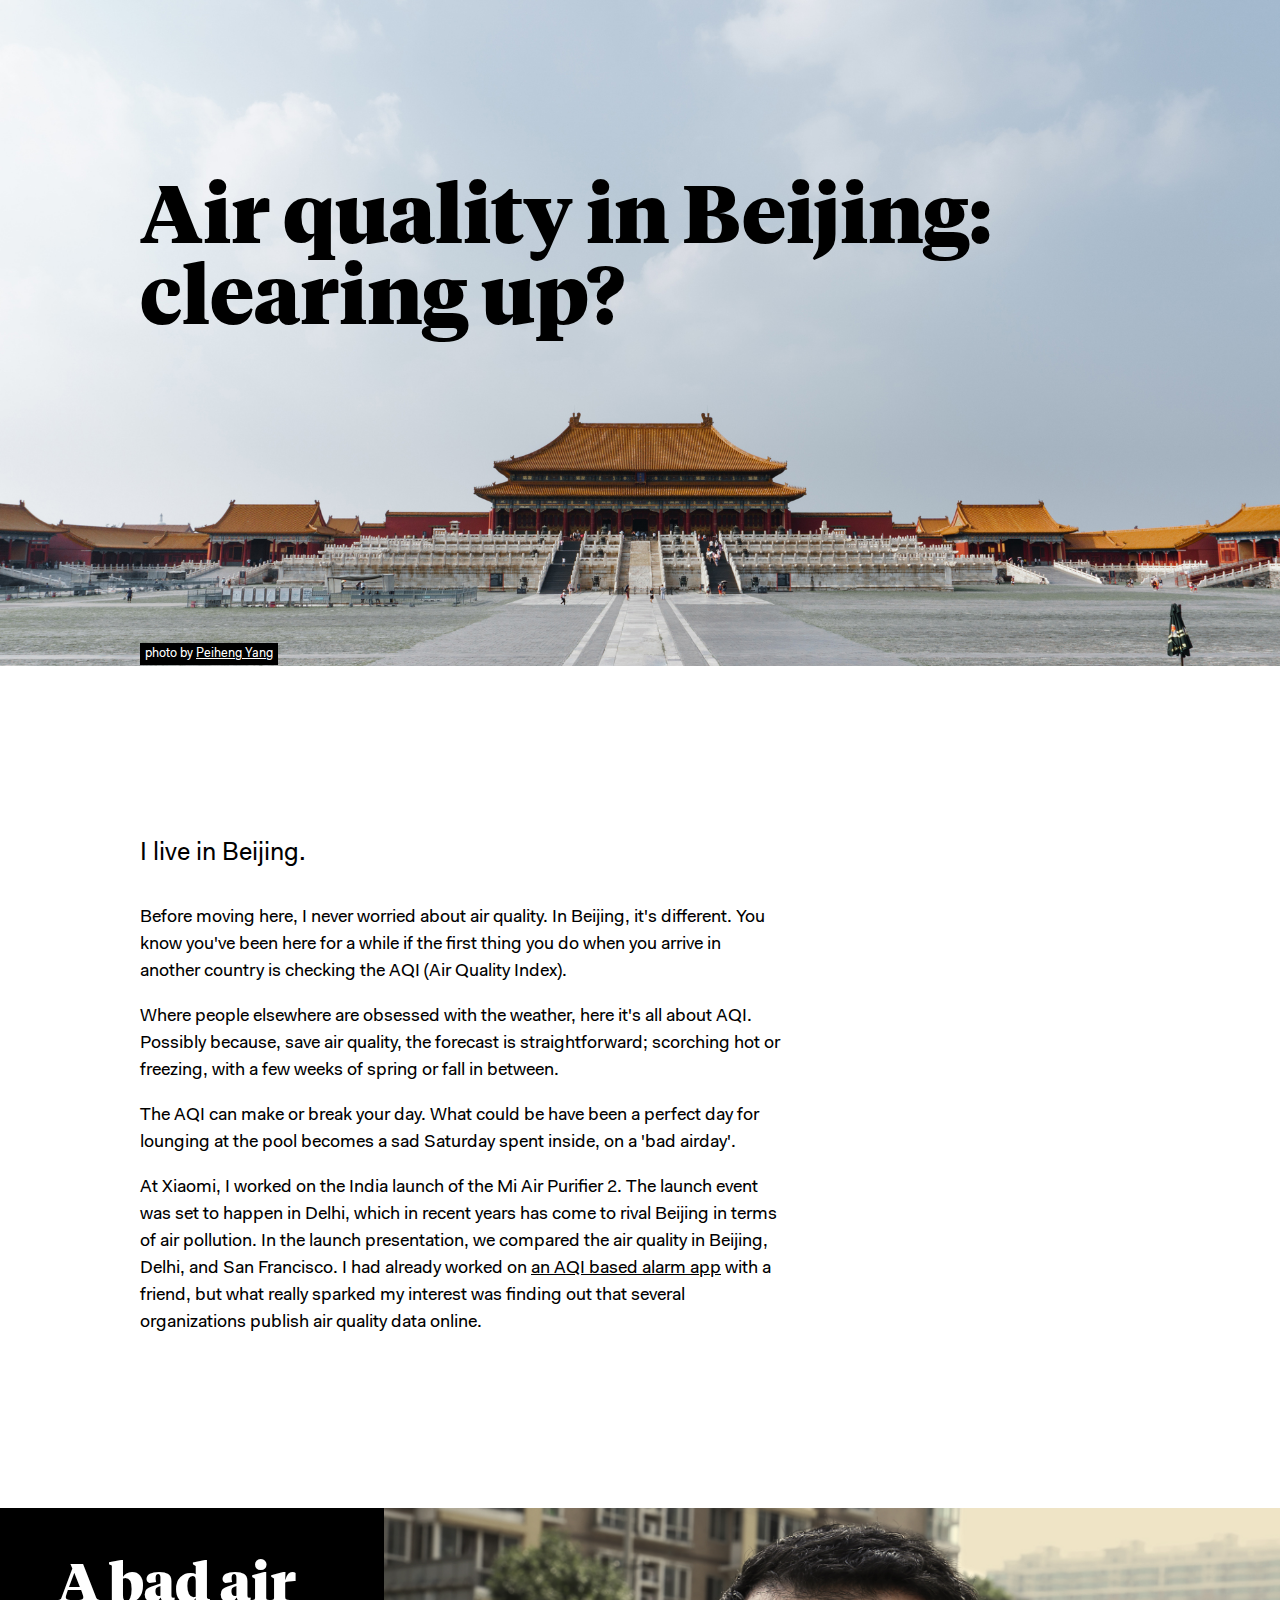
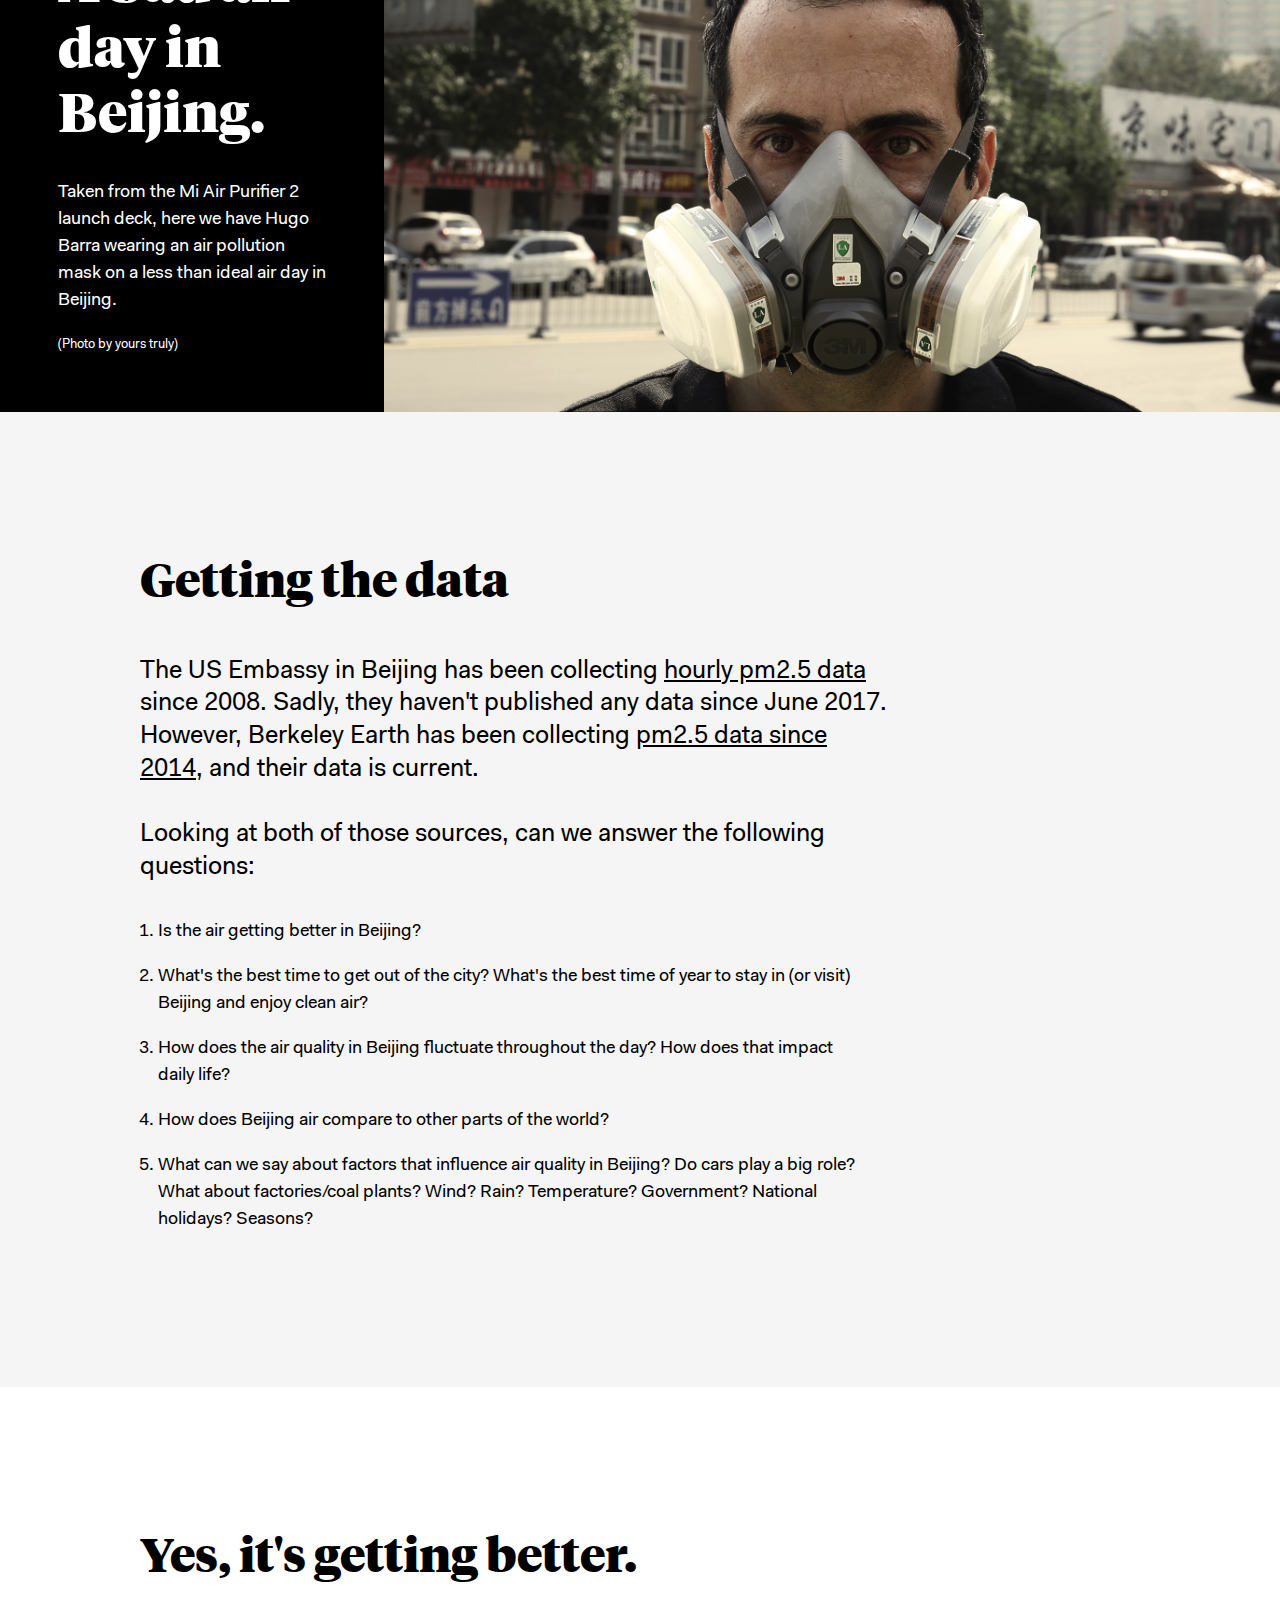
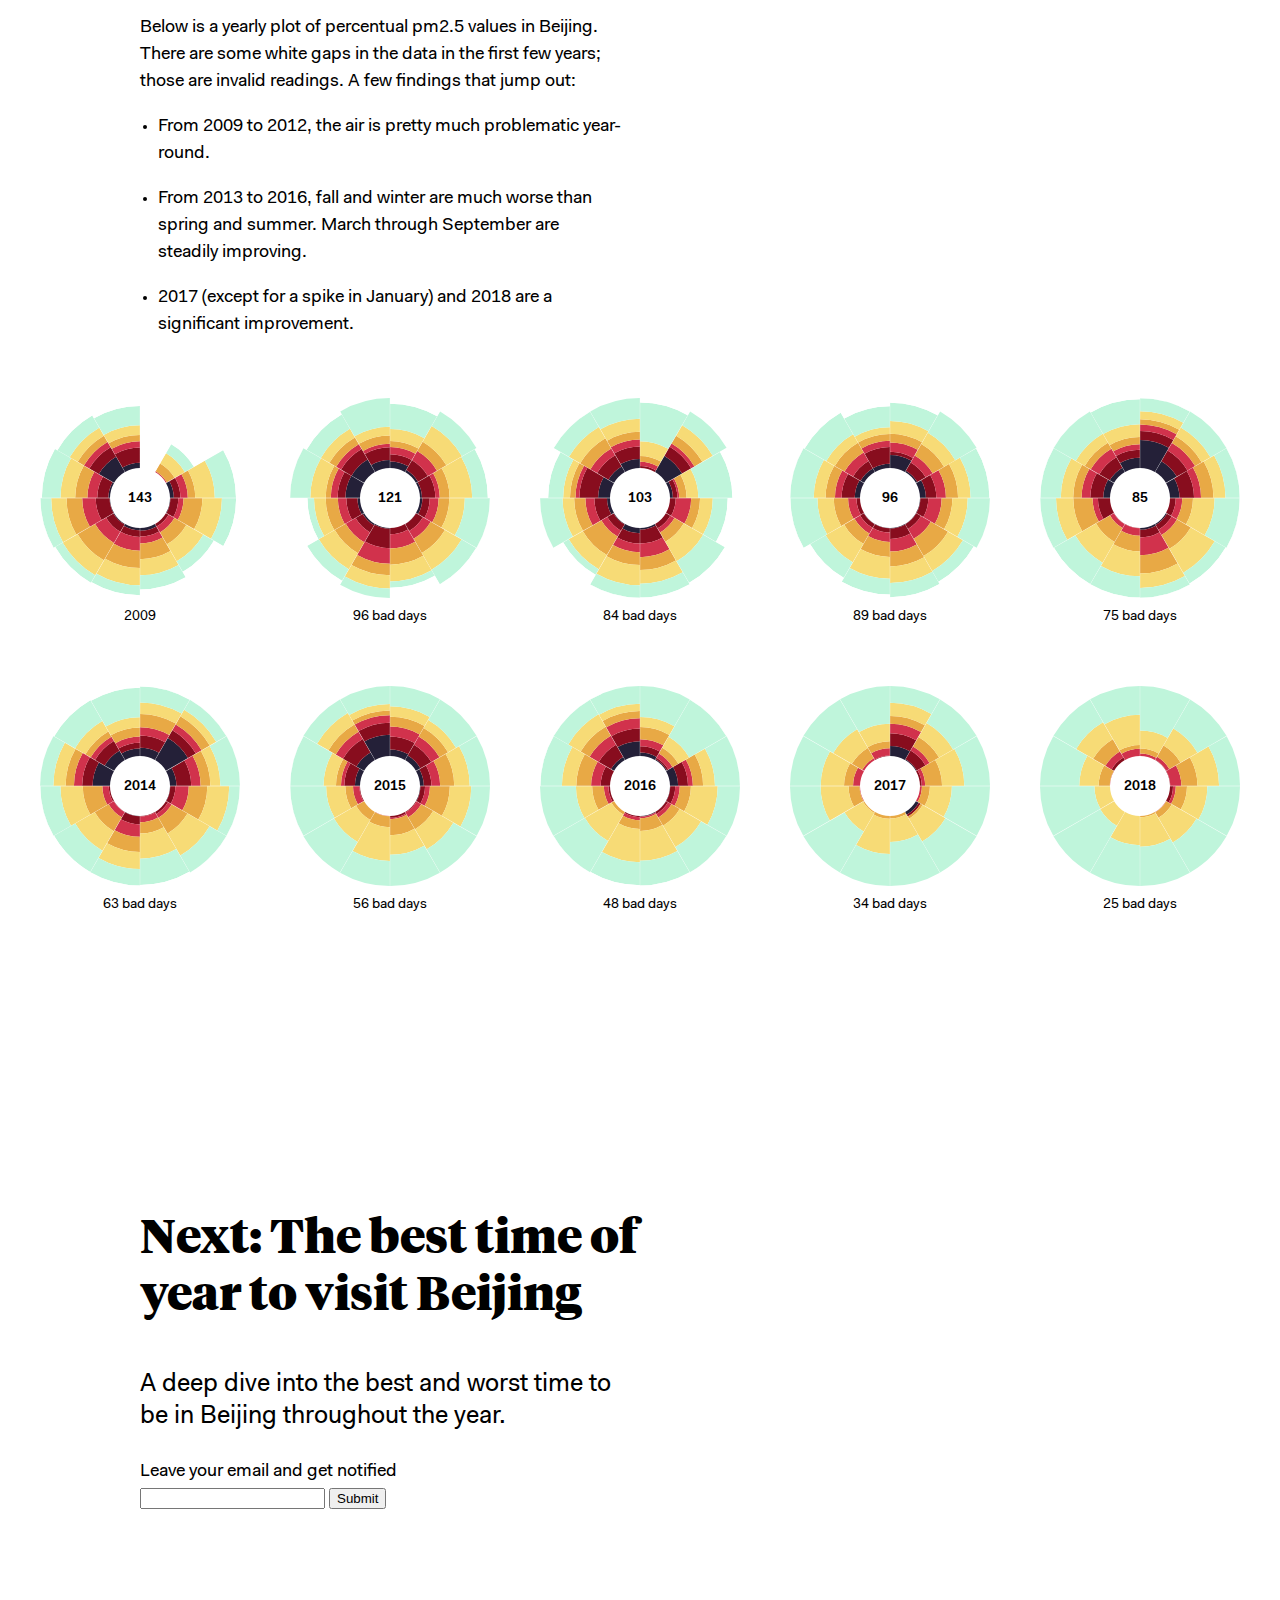
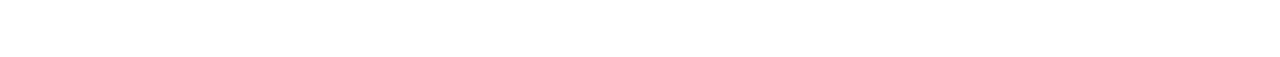
==== index.html @ 61ae65a0 "add bad days mock" ====
<!DOCTYPE html>

<html>
<head>
    <title>AQI</title>
    <link rel="stylesheet" type="text/css" href="fonts.css">
	<link rel="stylesheet" type="text/css" href="style.css">
	
</head>

<body>
	
	<!--<header class="hugo-background">-->
	<!--	<div class="container center white">-->
	<!--		<h1 class="highlight">-->
	<!--			Air quality in Beijing: clearing up?	-->
	<!--		</h1>-->
	<!--		<!--<h2>-->
	<!--			Exploring the air quality in Beijing and other parts of the world.-->
	<!--		</h2>-->
	<!--	</div>-->
	<!--</header>-->
	
	<header class="sky-background">
		<div class="container center">
			<h1 class="black">
				Air quality in Beijing: clearing up?
			</h1>
			<!--<h2>-->
			<!--	Exploring the air quality in Beijing and other parts of the world.-->
			<!--</h2>-->
		</div>
	</header>
	
	<div class="container center">
		<div class="sky-header">
			<span>photo by <a href="https://unsplash.com/photos/HIwWAzwbdG0">Peiheng Yang</a></span>
		</div>
	</div>
	
	<section class="section">
		
		<div class="container center">
			
			<!--<h3>-->
			<!--	This is a (air) quality investigation.-->
			<!--</h3>-->
			<div class="paragraph">
				<h4>
					I live in Beijing. 
				</h4>
				<p>
					Before moving here, I never worried about air quality. In Beijing, it's different. You know you've been here for a while if the first thing you do when you arrive in another country is checking the AQI (Air Quality Index).
				</p>
				<p>
					Where people elsewhere are obsessed with the weather, here it's all about AQI. Possibly because, save air quality, the forecast is straightforward; scorching hot or freezing, with a few weeks of spring or fall in between.
				</p>
				<p>
					The AQI can make or break your day. What could be have been a perfect day for lounging at the pool becomes a sad Saturday spent inside, on a 'bad airday'.
				</p>
				<p>
					At Xiaomi, I worked on the India launch of the Mi Air Purifier 2. The launch event was set to happen in Delhi, which in recent years has come to rival Beijing in terms of air pollution. In the launch presentation, we compared the air quality in Beijing, Delhi, and San Francisco. I had already worked on <a href="http://seriousness.nl/wake_me_run_run.html" target="_blank">an AQI based alarm app</a> with a friend, but what really sparked my interest was finding out that several organizations publish air quality data online. 
				</p>
				<p>
					
				</p>
			</div>
		</div>
		
	</section>
	
	<div class="flexbox-container">
		<div>
			<div class="hugo-caption">
					<h3 class="bad-air">
						A bad air day in Beijing.
					</h3>
					<p>
						Taken from the Mi Air Purifier 2 launch deck, here we have Hugo Barra wearing an air pollution mask on a less than ideal air day in Beijing.
					</p>
					<p class="small">
						(Photo by yours truly)
					</p>
			</div>
		</div>
		<div>
			<div class="image70">
				<img src="img/hugo_mask.jpg"/>
			<!--<div class="caption">In Beijing, the air isn't always great.</div>-->
			</div>
		</div>
	</div>
	
	<!--<section class="hugo-background">-->
	<!--	<h1>Beijing on a bad airday</h1>-->
	<!--</section>-->
	
	<section class="section gray">
		<div class="container center">
			<div class="three-q-width left">
				<div class="block">
					<h3>
						Getting the data
					</h3>
					<h4>
						The US Embassy in Beijing has been collecting <a href="http://stateair.net/web/historical/1/1.html" target="_blank">hourly pm2.5 data</a> since 2008. Sadly, they haven't published any data since June 2017. However, Berkeley Earth has been collecting <a href="http://berkeleyearth.lbl.gov/air-quality/local/China/Beijing/Beijing" target="_blank">pm2.5 data since 2014</a>, and their data is current. </br></br>Looking at both of those sources, can we answer the following questions:
					</h4>
				</div>
			</div>
		
			<div class="three-q-width left">
				<div class="block">
					
					<ol class="large">
						<li>
							Is the air getting better in Beijing?
						</li>
						<li>
							What's the best time to get out of the city? What's the best time of year to stay in (or visit) Beijing and enjoy clean air?
						</li>
						<li>
							How does the air quality in Beijing fluctuate throughout the day? How does that impact daily life?
						</li>
						<li>
							How does Beijing air compare to other parts of the world?
						</li>
						<li>
							What can we say about factors that influence air quality in Beijing? Do cars play a big role? What about factories/coal plants? Wind? Rain? Temperature? Government? National holidays? Seasons?
						</li>
					</ol>
				</div>
			</div>
		</div>
	</section>
	
	<section class="section">
		<div class="container center">
			<div class="half-width">
				<h3>
					Yes, it's getting better.
				</h3>
				<p>
					Below is a yearly plot of percentual pm2.5 values in Beijing. There are some white gaps in the data in the first few years; those are invalid readings. A few findings that jump out: 
				</p>
					<ul>
						<li>
							From 2009 to 2012, the air is pretty much problematic year-round.
						</li>
						<li>
							From 2013 to 2016, fall and winter are much worse than spring and summer. March through September are steadily improving.
						</li>
						<li>
							2017 (except for a spike in January) and 2018 are a significant improvement.
						</li>
					</ul>
			</div>
		</div>
		<div class="container-12 center">
			
			<div class="radial-charts-container">
				<div class="square">
					<svg id="one" width="200" height="200"></svg>
					<div class="bad-days-2009">2009</div>
				</div>
				<div class="square">
					<svg id="two" width="200" height="200"></svg>
					<div class="bad-days-2009">96 bad days</div>
				</div>
				<div class="square">
					<svg id="three" width="200" height="200"></svg>
					<div class="bad-days-2009">84 bad days</div>
				</div>
				<div class="square">
					<svg id="four" width="200" height="200"></svg>
					<div class="bad-days-2009">89 bad days</div>
				</div>
				<div class="square">
					<svg id="five" width="200" height="200"></svg>
					<div class="bad-days-2009">75 bad days</div>
				</div>
				<div class="square">
					<svg id="six" width="200" height="200"></svg>
					<div class="bad-days-2009">63 bad days</div>
				</div>
				<div class="square">
					<svg id="seven" width="200" height="200"></svg>
					<div class="bad-days-2009">56 bad days</div>
				</div>
				<div class="square">
					<svg id="eight" width="200" height="200"></svg>
					<div class="bad-days-2009">48 bad days</div>
				</div>
				<div class="square">
					<svg id="nine" width="200" height="200"></svg>
					<div class="bad-days-2009">34 bad days</div>
				</div>
				<div class="square">
					<svg id="ten" width="200" height="200"></svg>
					<div class="bad-days-2009">25 bad days</div>
				</div>
			</div>
		</div>
	</section>
	
	<section class="section">
		<div class="container center">
			<div class="half-width left">
				<div class="block">
					<h3>
						Next: The best time of year to visit Beijing
					</h3>
					<h4>
						A deep dive into the best and worst time to be in Beijing throughout the year.
					</h4>
				</div>
			</div>
		
			<div class="half-width left">
				<div class="block">
					Leave your email and get notified
				</div>
				<input type="email">
					
				<input type="submit">
					
			</div>
		</div>
	</section>

	<script src="js/d3.min.js"></script>
	<script src="js/d3-scale-radial.js"></script>
	<script src="js/radial-bar.js"></script>
	
	<script>
		drawCircleBar();
		draw("data/2009_monthly_inverted_relative.csv", "#one", "143");
		draw("data/2010_monthly_inverted_relative.csv", "#two", "121");
		draw("data/2011_monthly_inverted_relative.csv", "#three", "103");
		draw("data/2012_monthly_inverted_relative.csv", "#four", "96");
		draw("data/2013_monthly_inverted_relative.csv", "#five", "85");
		draw("data/2014_monthly_inverted_relative.csv", "#six", "2014");
		draw("data/2015_monthly_inverted_relative.csv", "#seven", "2015");
		draw("data/2016_monthly_inverted_relative.csv", "#eight", "2016");
		//draw("data/2017_monthly_inverted_relative.csv", "#nine", "2017");
		draw("data/2017_monthly_inverted_relative_berkeley.csv", "#nine", "2017");
		draw("data/2018_monthly_inverted_relative_berkeley.csv", "#ten", "2018");
		//draw("data/2013_monthly_inverted_relative.csv", "#ten");
	</script>
</body>
</html>
---- fonts.css ----
@font-face {
	font-family: 'Fakt Air';
	src: url('fonts/FaktPro-Air.eot');
	src: url('fonts/FaktPro-Air.eot?#iefix') format('embedded-opentype'),
	     url('fonts/FaktPro-Air.woff') format('woff'),
	     url('fonts/FaktPro-Air.ttf') format('truetype');
	font-weight: normal;
	font-style: normal;
}

@font-face {
	font-family: 'Fakt Hair';
	src: url('fonts/FaktPro-Hair.eot');
	src: url('fonts/FaktPro-Hair.eot?#iefix') format('embedded-opentype'),
	     url('fonts/FaktPro-Hair.woff') format('woff'),
	     url('fonts/FaktPro-Hair.ttf') format('truetype');
	font-weight: normal;
	font-style: normal;
}

@font-face {
	font-family: 'Fakt';
	src: url('fonts/FaktPro-Thin.eot');
	src: url('fonts/FaktPro-Thin.eot?#iefix') format('embedded-opentype'),
	     url('fonts/FaktPro-Thin.woff') format('woff'),
	     url('fonts/FaktPro-Thin.ttf') format('truetype');
	font-weight: 100;
	font-style: normal;
}

@font-face {
	font-family: 'Fakt';
	src: url('fonts/FaktPro-ThinItalic.eot');
	src: url('fonts/FaktPro-ThinItalic.eot?#iefix') format('embedded-opentype'),
	     url('fonts/FaktPro-ThinItalic.woff') format('woff'),
	     url('fonts/FaktPro-ThinItalic.ttf') format('truetype');
	font-weight: 100;
	font-style: italic;
}

@font-face {
	font-family: 'Fakt';
	src: url('fonts/FaktPro-Light.eot');
	src: url('fonts/FaktPro-Light.eot?#iefix') format('embedded-opentype'),
	     url('fonts/FaktPro-Light.woff') format('woff'),
	     url('fonts/FaktPro-Light.ttf') format('truetype');
	font-weight: 200;
	font-style: normal;
}


@font-face {
	font-family: 'Fakt';
	src: url('fonts/FaktPro-Blond.eot');
	src: url('fonts/FaktPro-Blond.eot?#iefix') format('embedded-opentype'),
	     url('fonts/FaktPro-Blond.woff') format('woff'),
	     url('fonts/FaktPro-Blond.ttf') format('truetype');
	font-weight: 300;
	font-style: normal;
}

@font-face {
	font-family: 'Fakt';
	src: url('fonts/FaktPro-Normal.eot');
	src: url('fonts/FaktPro-Normal.eot?#iefix') format('embedded-opentype'),
	     url('fonts/FaktPro-Normal.woff') format('woff'),
	     url('fonts/FaktPro-Normal.ttf') format('truetype');
	font-weight: 400;
	font-style: normal;
}

@font-face {
	font-family: 'Fakt';
	src: url('fonts/FaktPro-Medium.eot');
	src: url('fonts/FaktPro-Medium.eot?#iefix') format('embedded-opentype'),
	     url('fonts/FaktPro-Medium.woff') format('woff'),
	     url('fonts/FaktPro-Medium.ttf') format('truetype');
	font-weight: 500;
	font-style: normal;
}

@font-face {
	font-family: 'Fakt';
	src: url('fonts/FaktPro-SemiBold.eot');
	src: url('fonts/FaktPro-SemiBold.eot?#iefix') format('embedded-opentype'),
	     url('fonts/FaktPro-SemiBold.woff') format('woff'),
	     url('fonts/FaktPro-SemiBold.ttf') format('truetype');
	font-weight: 600;
	font-style: normal;
}

@font-face {
	font-family: 'Tiempos';
	src: url('fonts/Tiempos-Headline-Black.eot');
	src: url('fonts/Tiempos-Headline-Black.eot?#iefix') format('embedded-opentype'),
	     url('fonts/Tiempos-Headline-Black.woff') format('woff'),
	     url('fonts/Tiempos-Headline-Black.ttf') format('truetype');
	/*font-weight: 600;*/
	font-style: normal;
}
---- style.css ----
/*! minireset.css v0.0.3 | MIT License | github.com/jgthms/minireset.css */html,body,p,ol,ul,li,dl,dt,dd,blockquote,figure,fieldset,legend,textarea,pre,iframe,hr,h1,h2,h3,h4,h5,h6{margin:0;padding:0}h1,h2,h3,h4,h5,h6{font-size:100%;font-weight:normal}ul{list-style:none}button,input,select,textarea{margin:0}html{box-sizing:border-box}*,*:before,*:after{box-sizing:inherit}img,embed,iframe,object,audio,video{height:auto;max-width:100%}iframe{border:0}table{border-collapse:collapse;border-spacing:0}td,th{padding:0;text-align:left}
html{
	font-family: "Fakt";
	/*font-family: "Maax Rounded";*/
	font-size: 18px;
	line-height: 1.5em;
}
body {
	position: relative;
}

header {
	padding-top: 10em;
	padding-bottom: 18em;
}
.sky-background {
	background: url(img/peiheng-yang-799503-unsplash.jpg) no-repeat center center;
	background-size: cover;
}
.sky-header {
	/*position: absolute;*/
	font-size: 0.7em;
	margin-top: -1.95em;
	right: 1em;
}
.sky-header span, .sky-header a, .sky-header a:visited {
	color: white;
}
.sky-header span {
	background: black;
	padding: 0.4em;
}
.hugo-background {
	background-color: rgba(0, 0, 0, 0.5);	
	background: url(img/hugo_mask.jpg) no-repeat center center;
	background-size: cover;
}
h1 {
	font-family: "Tiempos";
	font-size: 4.5em;
	font-weight: bold;
	line-height: 1em;
	/*padding: 0.2em;*/
	background: black;
	/*text-align: center;*/
}
h2 {
	font-size: 1.6em;
	font-weight: normal;
	line-height: 1.2em !important;
	padding: 2em 0;
}
h3 {
	font-family: "Tiempos";
	font-size: 2.6em;
	font-weight: bold;
	/*font-style: italic;*/
	line-height: 1.2em;
	padding-bottom: 0.4em;
}
h4 {
	padding: 1em 0;
	font-size: 1.4em;
	line-height: 1.3em;
}
p {
	padding-top: 0.5em;
	padding-bottom: 0.5em;
}
p.small {
	font-size: small;
}
a, a:visited, h4 a, h4 a:visited {
	color: black;
}
.large {
	/*font-size: 1.2em;*/
}
span.highlight {
	font-family: "Tiempos";
	font-size: 5em;
	font-weight: bold;
	line-height: 1em;
	padding: 0.2em;
	background: black;
}
ol {
	padding: 0 1em;
}
li {
	padding: 0.5em 0;
}
ul {
	list-style-type: disc;
	padding: 0 1em;
}
.section {
	position: relative;
	padding: 8em 0;
	overflow: hidden;
}
.container {
	max-width: 1000px;
}
.container-12 {
	max-width: 1250px;
}
svg {
	display: block;
	margin: 0 auto;
	margin-top: 50px;
}
.square {
	width: 25%;
	/*height: 300px;*/
	/*border: 0.4px dashed #f5f5f5;*/
	float: left;
	font-size: 14px;
	font-weight: bold;
}
.radial-charts {
	padding: 2em;
}
.paragraph {
	max-width: 640px;
	line-height: 1.5em;
}
.left {
	
}
.right {
	
}
.center {
	margin: 0 auto;
}
.half-width {
	width: 50%;
	/*float: left;*/
}
.three-q-width {
	width: 75%;
}
.getting-better {
	padding-left: 25px;
}
.hugo {
	background: black;
	height: 14em;
}
.image {
	/*padding: 6em 6em;*/
	width: 100%;
}
img {
	display: block;
}
.flexbox-container {
	display: flex;
	align-items: center;
	background: black;
}

.flexbox-container > div {
	width: 70%;
	/*padding: 10px;*/
}

.flexbox-container > div:first-child {
	width: 30%;
}
.image70 {
	
}
.caption-container {
	position: relative;
	overflow: hidden;
}
.hugo-caption {
	padding: 2em 15%;
	background: black;
	color: white;
}
h3.bad-air {
	font-family: "Tiempos";
	font-size: 3em;
	line-height: 120%;
}
.caption {
	font-size: 0.8em;
}
.block {
	/*padding: 2em 6em;*/
}
.gray {
	background: #f5f5f5;
}
.white {
	color: #fff;
}
.black {
	background: transparent;
}
/* radial charts */
.radial-charts-container {
	flex-direction: column;
    flex-wrap: wrap;
	align-items: center;
	justify-content: center;
	/*background: #f5f5f5;*/
}

.radial-charts-container > div {
	width: 250px;
		
}

.radial-charts-container > div:first-child {
	/*width: 20%;*/
}
/*  bad days */
.bad-days-2009 {
	font-size: 1em;
	padding: 0.4em;
	background: #fff;
	font-weight: normal;
	text-align: center;
}
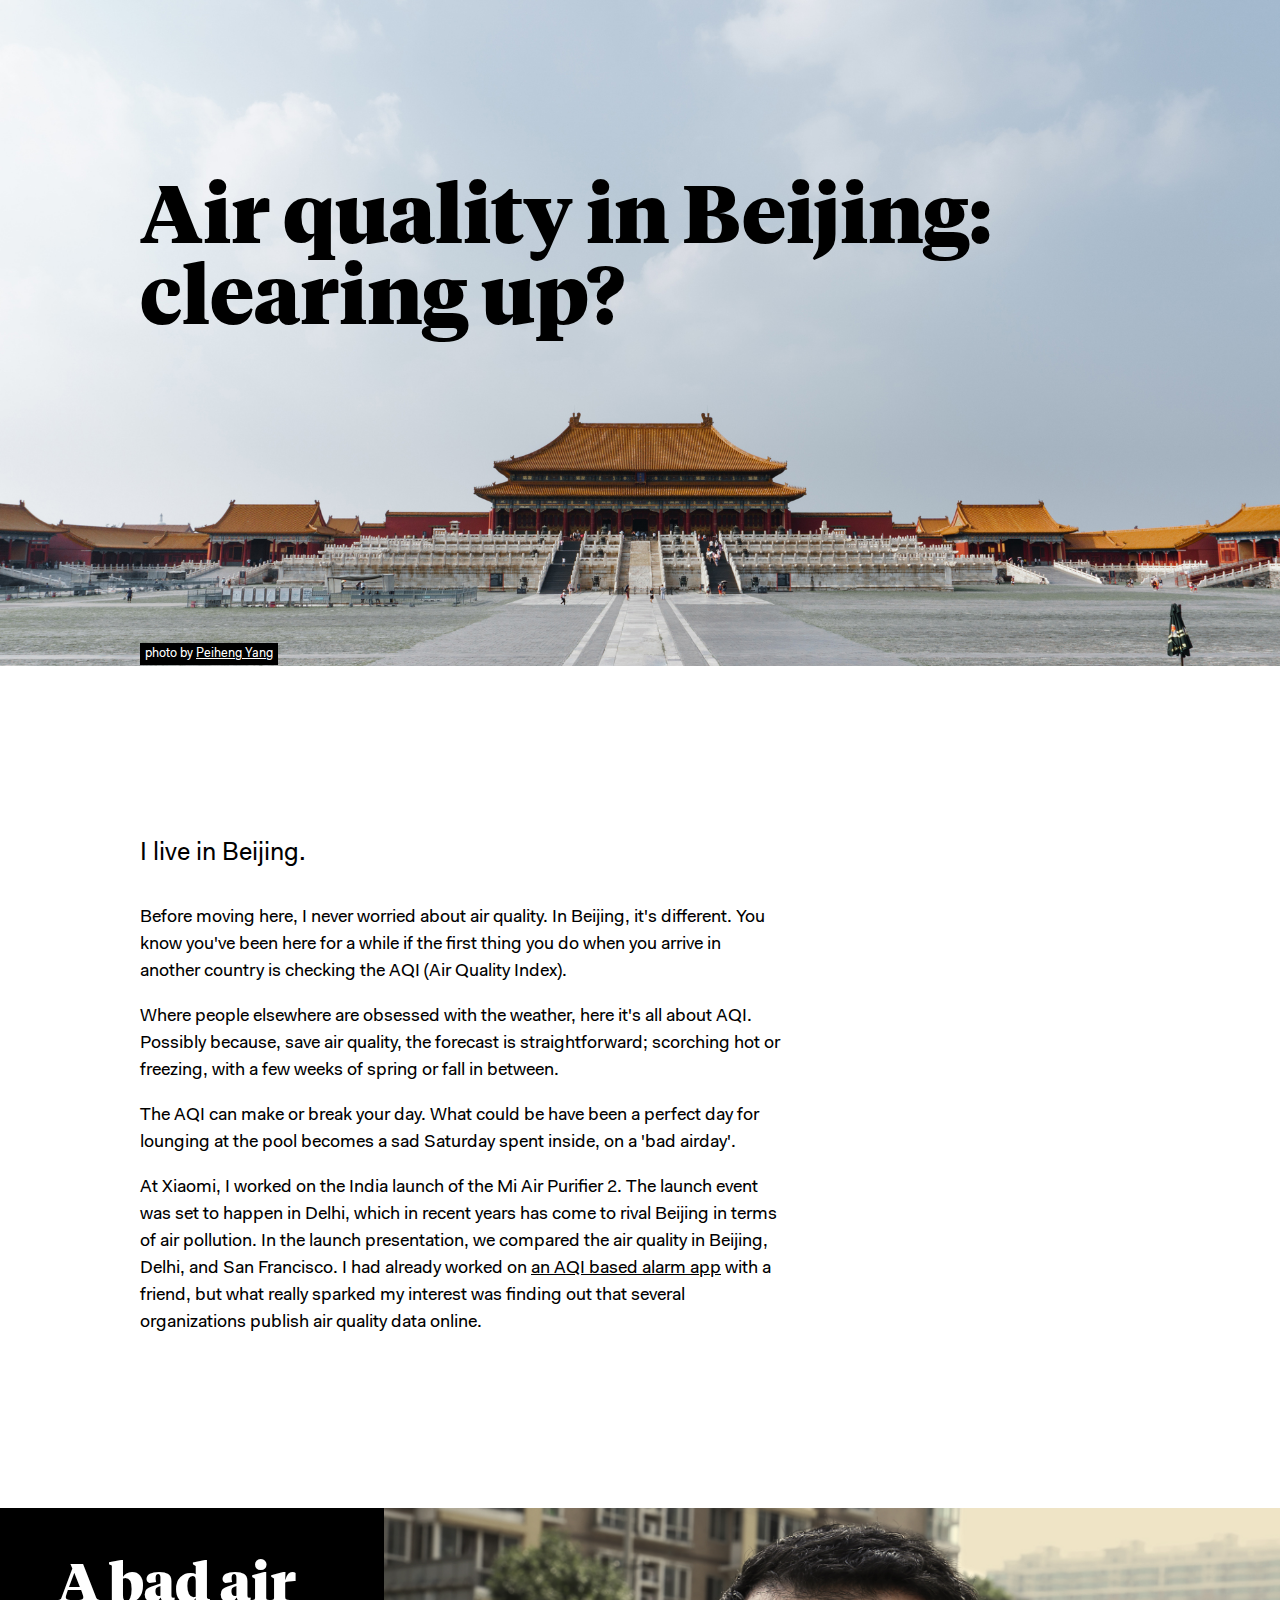
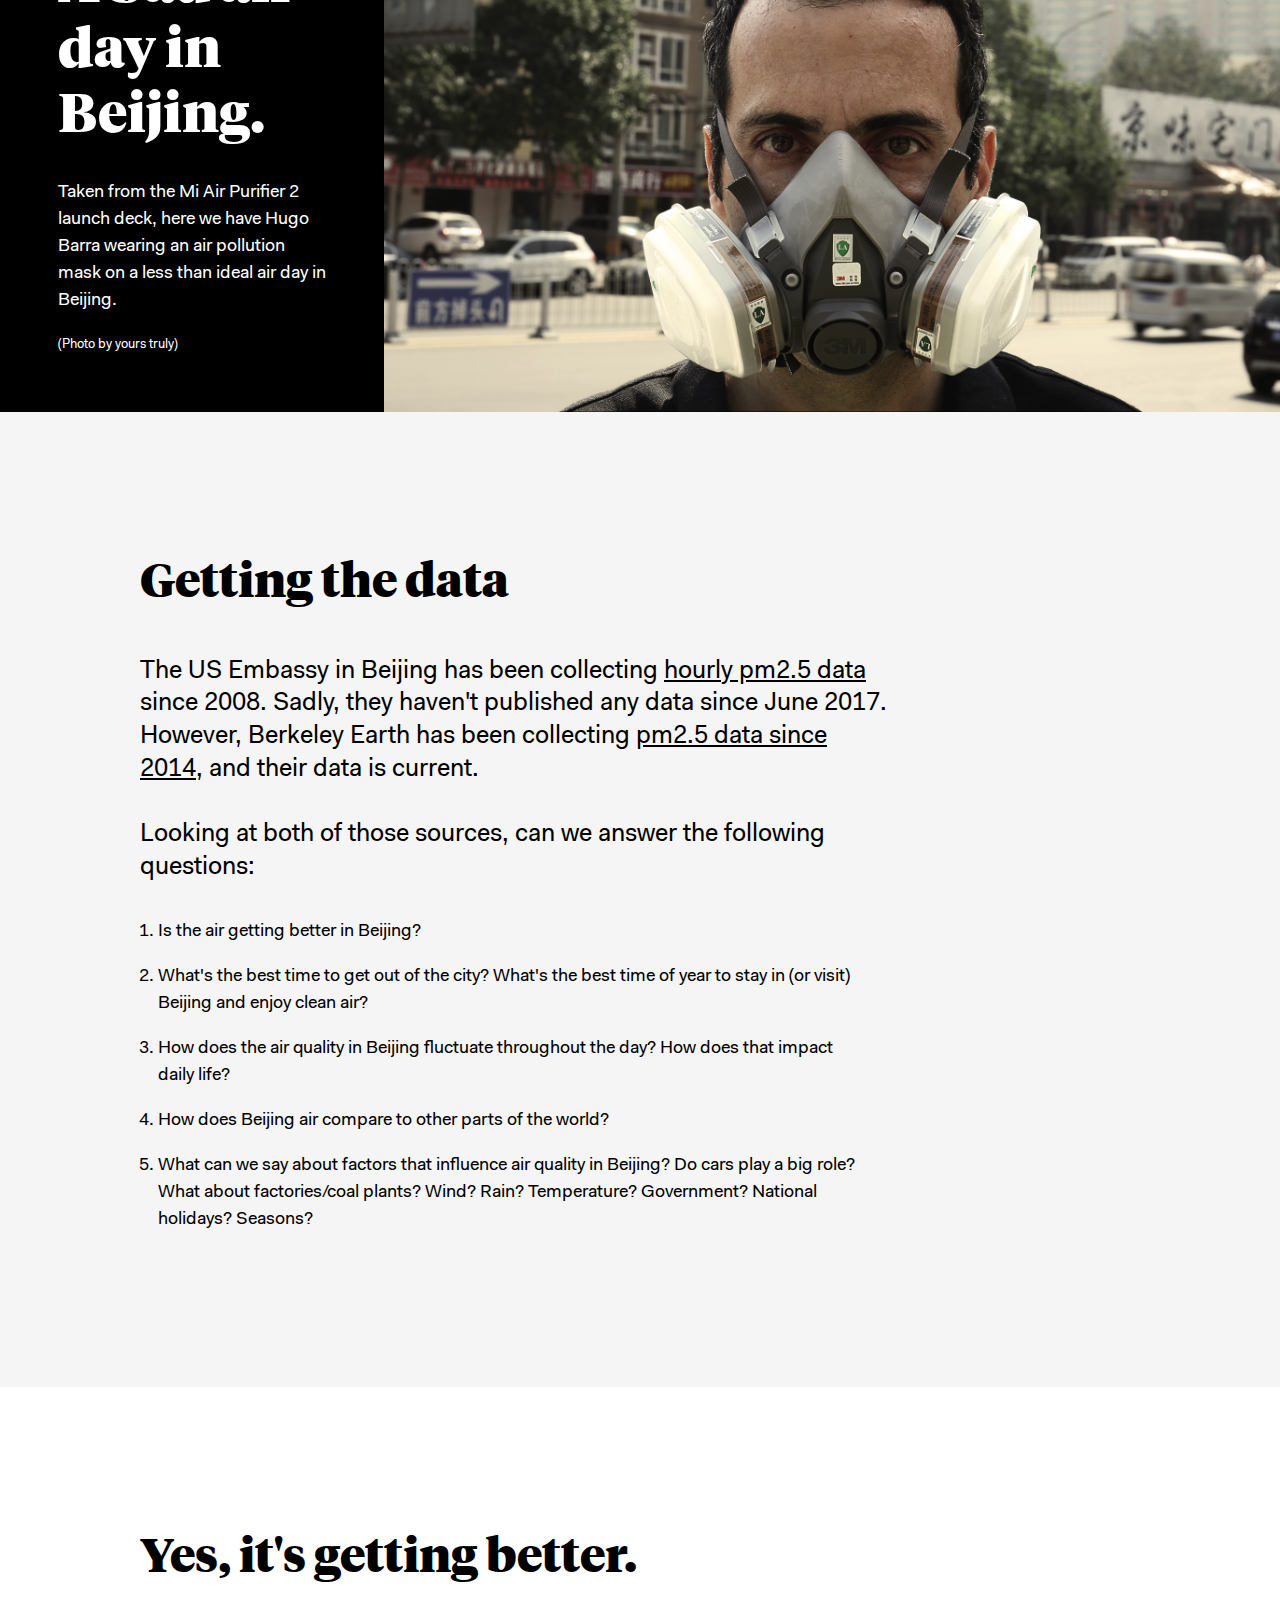
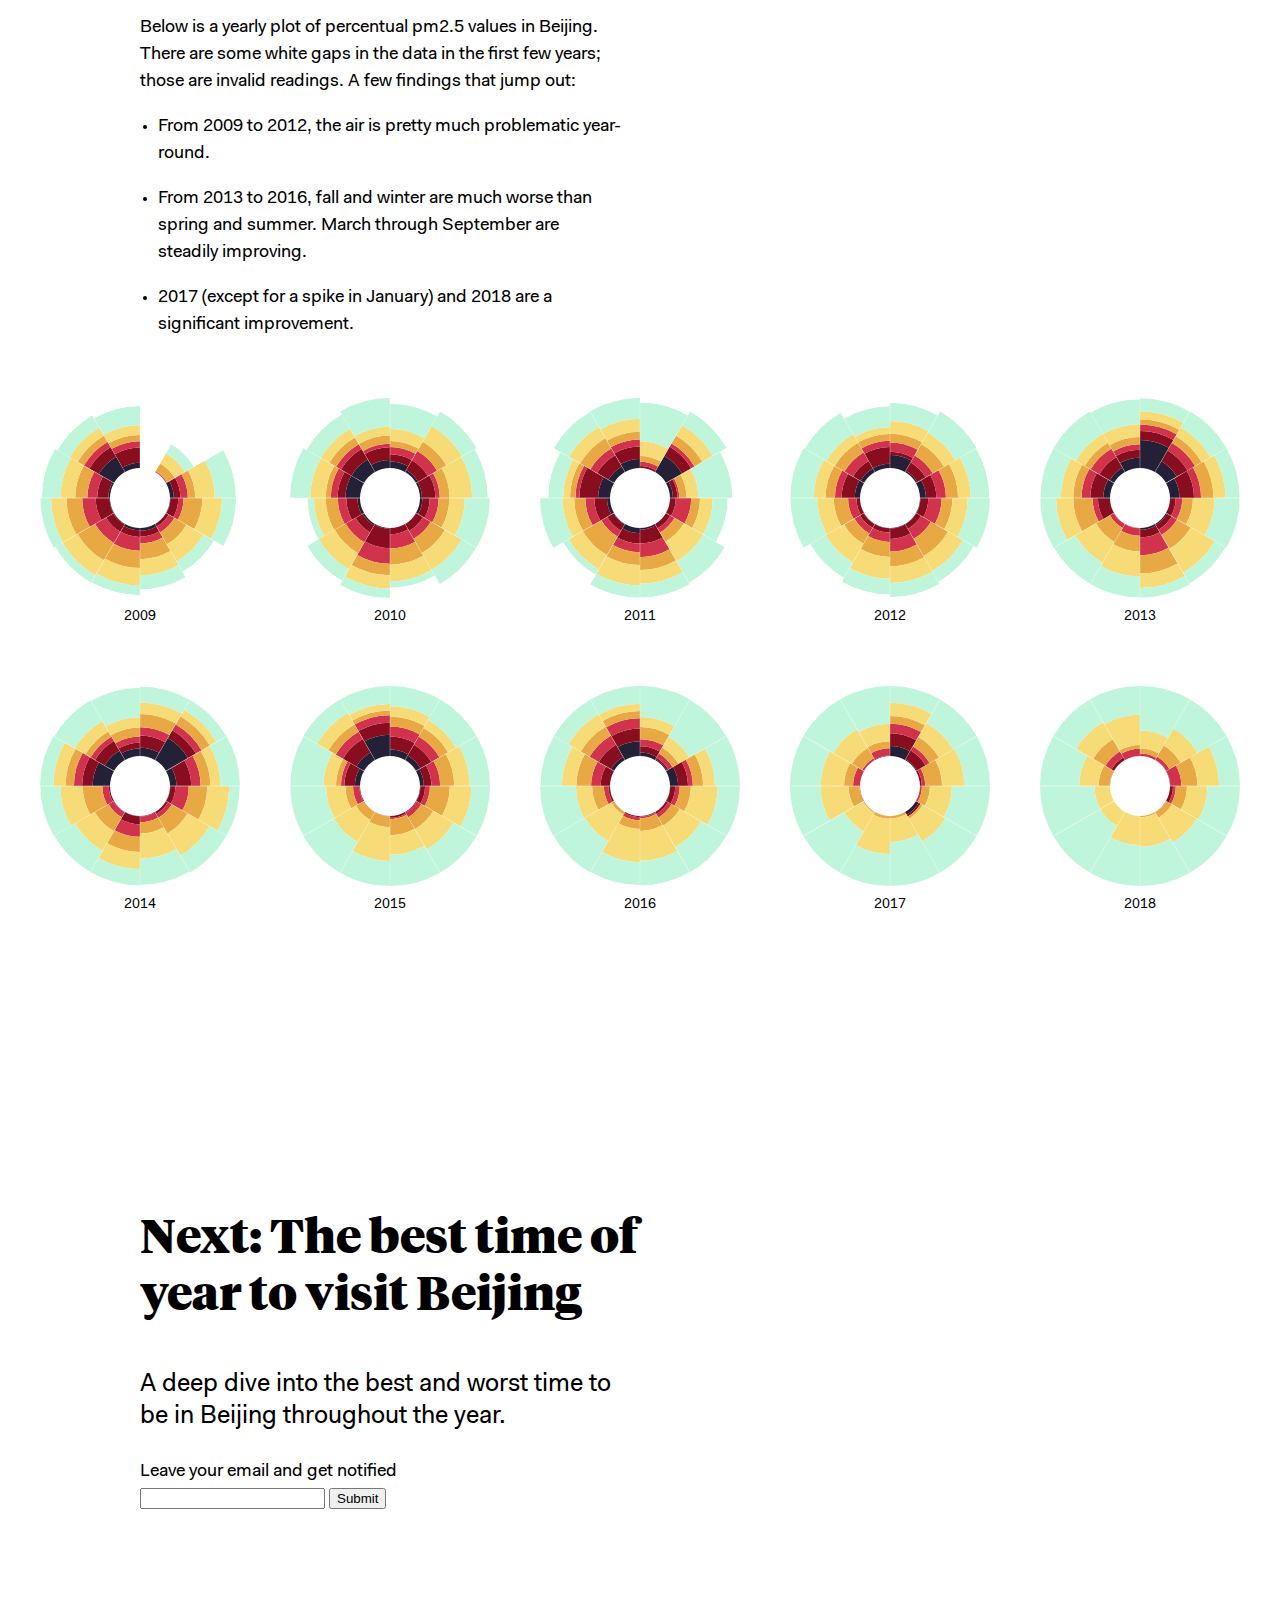
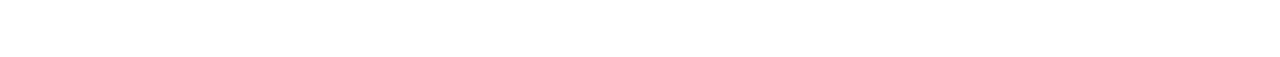
==== commit 290c44de: "remove Open Sans" ====
--- a/index.html
+++ b/index.html
@@ -160,43 +160,43 @@
 			<div class="radial-charts-container">
 				<div class="square">
 					<svg id="one" width="200" height="200"></svg>
-					<div class="bad-days-2009">2009</div>
+					<div class="year">2009</div>
 				</div>
 				<div class="square">
 					<svg id="two" width="200" height="200"></svg>
-					<div class="bad-days-2009">96 bad days</div>
+					<div class="year">2010</div>
 				</div>
 				<div class="square">
 					<svg id="three" width="200" height="200"></svg>
-					<div class="bad-days-2009">84 bad days</div>
+					<div class="year">2011</div>
 				</div>
 				<div class="square">
 					<svg id="four" width="200" height="200"></svg>
-					<div class="bad-days-2009">89 bad days</div>
+					<div class="year">2012</div>
 				</div>
 				<div class="square">
 					<svg id="five" width="200" height="200"></svg>
-					<div class="bad-days-2009">75 bad days</div>
+					<div class="year">2013</div>
 				</div>
 				<div class="square">
 					<svg id="six" width="200" height="200"></svg>
-					<div class="bad-days-2009">63 bad days</div>
+					<div class="year">2014</div>
 				</div>
 				<div class="square">
 					<svg id="seven" width="200" height="200"></svg>
-					<div class="bad-days-2009">56 bad days</div>
+					<div class="year">2015</div>
 				</div>
 				<div class="square">
 					<svg id="eight" width="200" height="200"></svg>
-					<div class="bad-days-2009">48 bad days</div>
+					<div class="year">2016</div>
 				</div>
 				<div class="square">
 					<svg id="nine" width="200" height="200"></svg>
-					<div class="bad-days-2009">34 bad days</div>
+					<div class="year">2017</div>
 				</div>
 				<div class="square">
 					<svg id="ten" width="200" height="200"></svg>
-					<div class="bad-days-2009">25 bad days</div>
+					<div class="year">2018</div>
 				</div>
 			</div>
 		</div>
@@ -233,17 +233,17 @@
 	
 	<script>
 		drawCircleBar();
-		draw("data/2009_monthly_inverted_relative.csv", "#one", "143");
-		draw("data/2010_monthly_inverted_relative.csv", "#two", "121");
-		draw("data/2011_monthly_inverted_relative.csv", "#three", "103");
-		draw("data/2012_monthly_inverted_relative.csv", "#four", "96");
-		draw("data/2013_monthly_inverted_relative.csv", "#five", "85");
-		draw("data/2014_monthly_inverted_relative.csv", "#six", "2014");
-		draw("data/2015_monthly_inverted_relative.csv", "#seven", "2015");
-		draw("data/2016_monthly_inverted_relative.csv", "#eight", "2016");
+		draw("data/2009_monthly_inverted_relative.csv", "#one", "");
+		draw("data/2010_monthly_inverted_relative.csv", "#two", "");
+		draw("data/2011_monthly_inverted_relative.csv", "#three", "");
+		draw("data/2012_monthly_inverted_relative.csv", "#four", "");
+		draw("data/2013_monthly_inverted_relative.csv", "#five", "");
+		draw("data/2014_monthly_inverted_relative.csv", "#six", "");
+		draw("data/2015_monthly_inverted_relative.csv", "#seven", "");
+		draw("data/2016_monthly_inverted_relative.csv", "#eight", "");
 		//draw("data/2017_monthly_inverted_relative.csv", "#nine", "2017");
-		draw("data/2017_monthly_inverted_relative_berkeley.csv", "#nine", "2017");
-		draw("data/2018_monthly_inverted_relative_berkeley.csv", "#ten", "2018");
+		draw("data/2017_monthly_inverted_relative_berkeley.csv", "#nine", "");
+		draw("data/2018_monthly_inverted_relative_berkeley.csv", "#ten", "");
 		//draw("data/2013_monthly_inverted_relative.csv", "#ten");
 	</script>
 </body>
--- a/fonts.css
+++ b/fonts.css
@@ -91,10 +91,10 @@
 
 @font-face {
 	font-family: 'Tiempos';
-	src: url('fonts/Tiempos-Headline-Black.eot');
+	src: url('fonts/Tiempos-Headline-Black.eot'); 
 	src: url('fonts/Tiempos-Headline-Black.eot?#iefix') format('embedded-opentype'),
 	     url('fonts/Tiempos-Headline-Black.woff') format('woff'),
 	     url('fonts/Tiempos-Headline-Black.ttf') format('truetype');
-	/*font-weight: 600;*/
+	font-weight: 600;
 	font-style: normal;
 }
--- a/style.css
+++ b/style.css
@@ -219,7 +219,7 @@
 	/*width: 20%;*/
 }
 /*  bad days */
-.bad-days-2009 {
+.year {
 	font-size: 1em;
 	padding: 0.4em;
 	background: #fff;
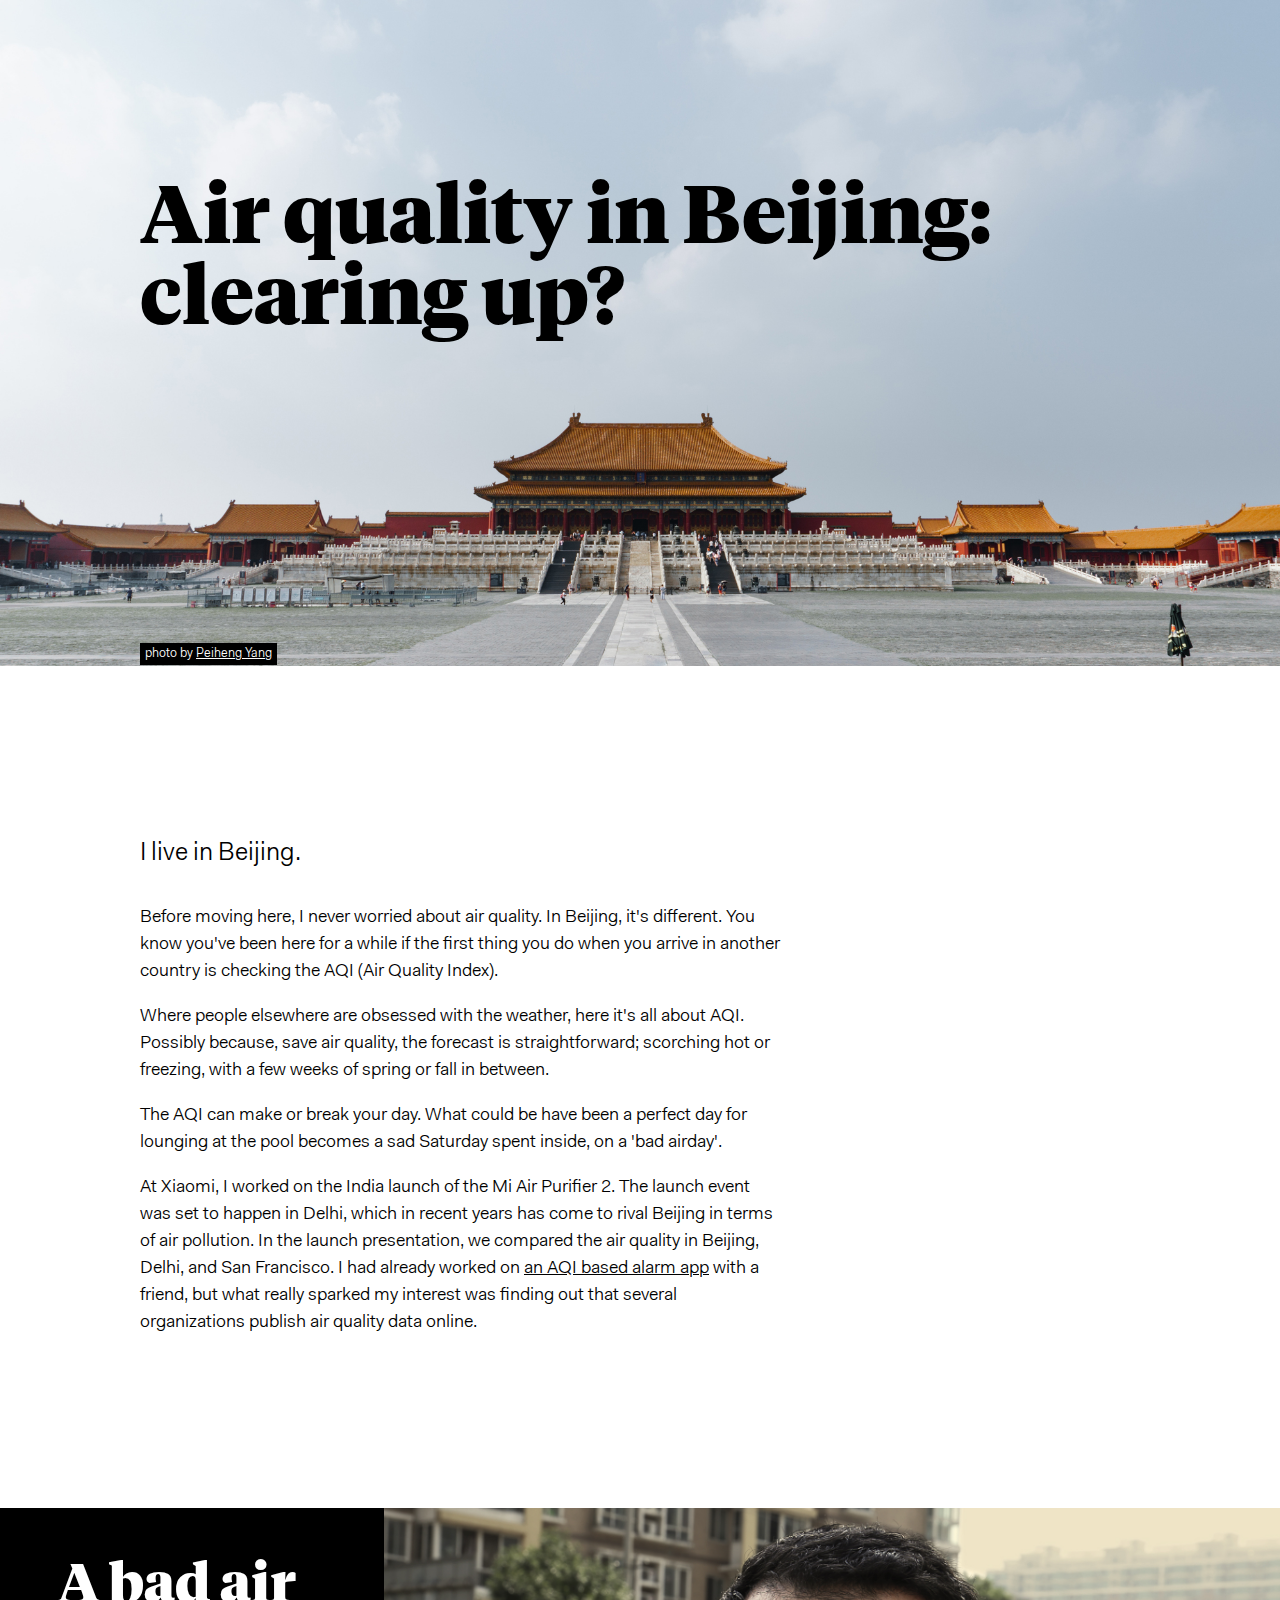
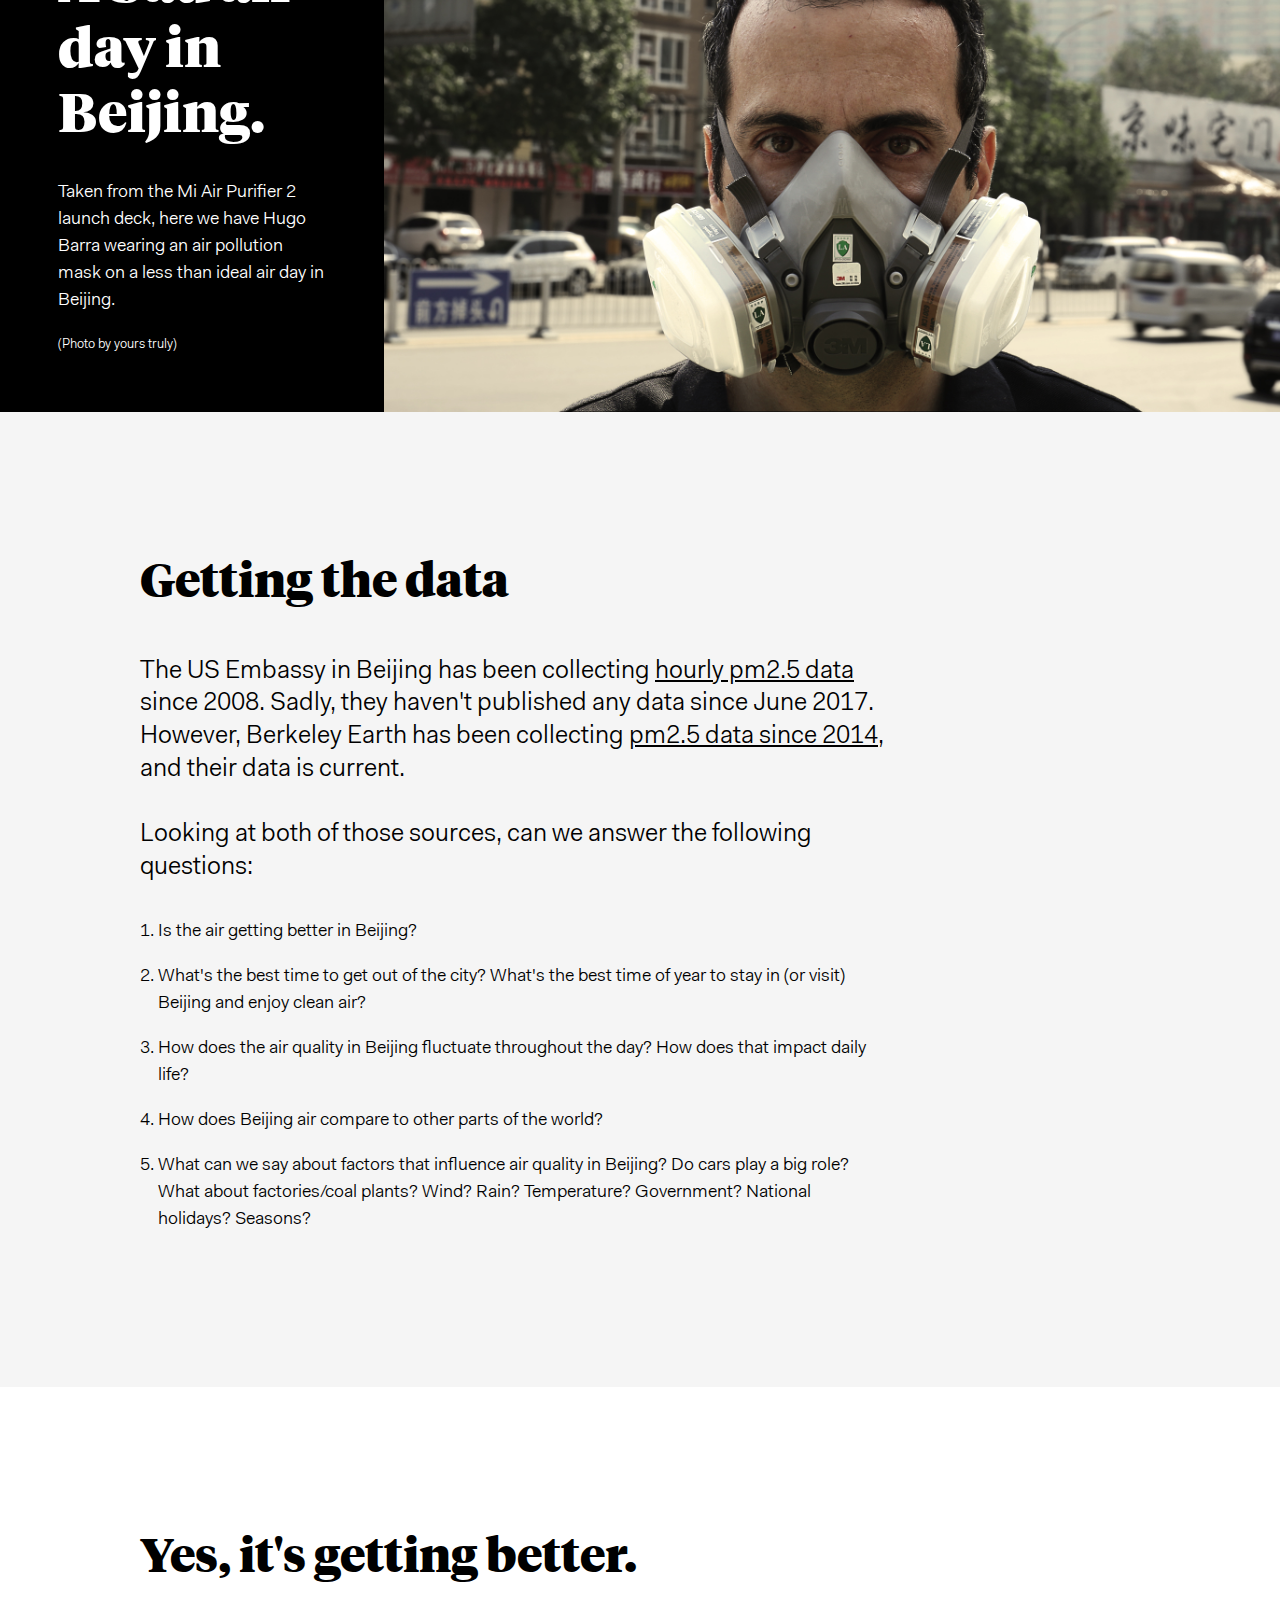
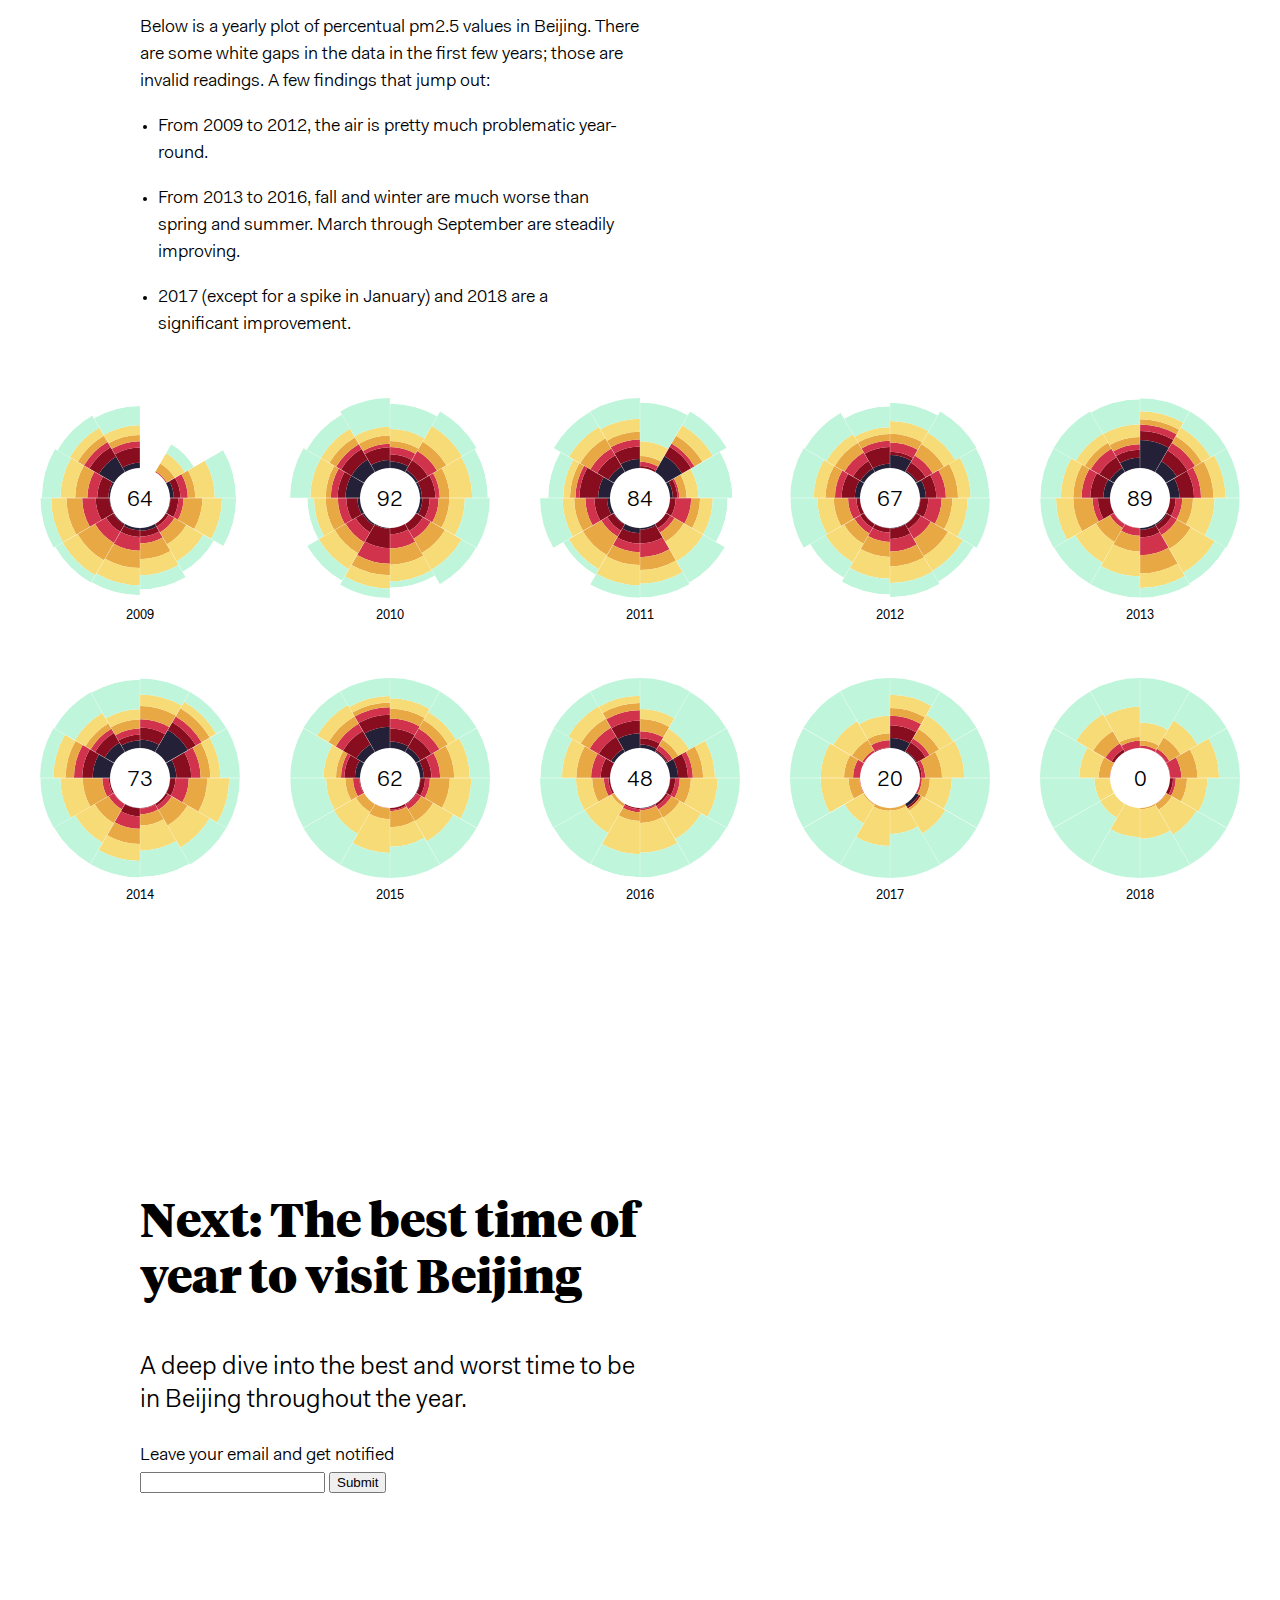
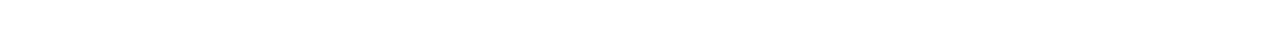
==== commit 98763309: "add bad days" ====
--- a/index.html
+++ b/index.html
@@ -161,42 +161,52 @@
 				<div class="square">
 					<svg id="one" width="200" height="200"></svg>
 					<div class="year">2009</div>
+					<div class="bad-days-number" id="bad-number-2009">0</div>
 				</div>
 				<div class="square">
 					<svg id="two" width="200" height="200"></svg>
 					<div class="year">2010</div>
+					<div class="bad-days-number" id="bad-number-2010">0</div>
 				</div>
 				<div class="square">
 					<svg id="three" width="200" height="200"></svg>
 					<div class="year">2011</div>
+					<div class="bad-days-number" id="bad-number-2011">0</div>
 				</div>
 				<div class="square">
 					<svg id="four" width="200" height="200"></svg>
 					<div class="year">2012</div>
+					<div class="bad-days-number" id="bad-number-2012">0</div>
 				</div>
 				<div class="square">
 					<svg id="five" width="200" height="200"></svg>
 					<div class="year">2013</div>
+					<div class="bad-days-number" id="bad-number-2013">0</div>
 				</div>
 				<div class="square">
 					<svg id="six" width="200" height="200"></svg>
 					<div class="year">2014</div>
+					<div class="bad-days-number" id="bad-number-2014">0</div>
 				</div>
 				<div class="square">
 					<svg id="seven" width="200" height="200"></svg>
 					<div class="year">2015</div>
+					<div class="bad-days-number" id="bad-number-2015">0</div>
 				</div>
 				<div class="square">
 					<svg id="eight" width="200" height="200"></svg>
 					<div class="year">2016</div>
+					<div class="bad-days-number" id="bad-number-2016">0</div>
 				</div>
 				<div class="square">
 					<svg id="nine" width="200" height="200"></svg>
 					<div class="year">2017</div>
+					<div class="bad-days-number" id="bad-number-2017">0</div>
 				</div>
 				<div class="square">
 					<svg id="ten" width="200" height="200"></svg>
 					<div class="year">2018</div>
+					<div class="bad-days-number" id="bad-number-2017">0</div>
 				</div>
 			</div>
 		</div>
@@ -230,9 +240,15 @@
 	<script src="js/d3.min.js"></script>
 	<script src="js/d3-scale-radial.js"></script>
 	<script src="js/radial-bar.js"></script>
+	<script src="js/bad-days.js"></script>
 	
 	<script>
-		drawCircleBar();
+		// get the bad days first
+		var bad_days = function () {
+			initSliders();
+		}
+		//console.log("bad days: " + bad_days);
+		
 		draw("data/2009_monthly_inverted_relative.csv", "#one", "");
 		draw("data/2010_monthly_inverted_relative.csv", "#two", "");
 		draw("data/2011_monthly_inverted_relative.csv", "#three", "");
@@ -244,7 +260,6 @@
 		//draw("data/2017_monthly_inverted_relative.csv", "#nine", "2017");
 		draw("data/2017_monthly_inverted_relative_berkeley.csv", "#nine", "");
 		draw("data/2018_monthly_inverted_relative_berkeley.csv", "#ten", "");
-		//draw("data/2013_monthly_inverted_relative.csv", "#ten");
 	</script>
 </body>
 </html>
--- a/style.css
+++ b/style.css
@@ -4,6 +4,7 @@
 	/*font-family: "Maax Rounded";*/
 	font-size: 18px;
 	line-height: 1.5em;
+	font-weight: 300;
 }
 body {
 	position: relative;
@@ -62,6 +63,7 @@
 	padding: 1em 0;
 	font-size: 1.4em;
 	line-height: 1.3em;
+	font-weight: 300;
 }
 p {
 	padding-top: 0.5em;
@@ -112,7 +114,7 @@
 }
 .square {
 	width: 25%;
-	/*height: 300px;*/
+	height: 280px;
 	/*border: 0.4px dashed #f5f5f5;*/
 	float: left;
 	font-size: 14px;
@@ -220,9 +222,15 @@
 }
 /*  bad days */
 .year {
-	font-size: 1em;
+	font-size: 0.9em;
 	padding: 0.4em;
 	background: #fff;
-	font-weight: normal;
+	font-weight: 400;
 	text-align: center;
+}
+.bad-days-number {
+	font-size: 1.6em;
+	font-weight: 300;
+	text-align: center;
+	margin-top: -6.6em;
 }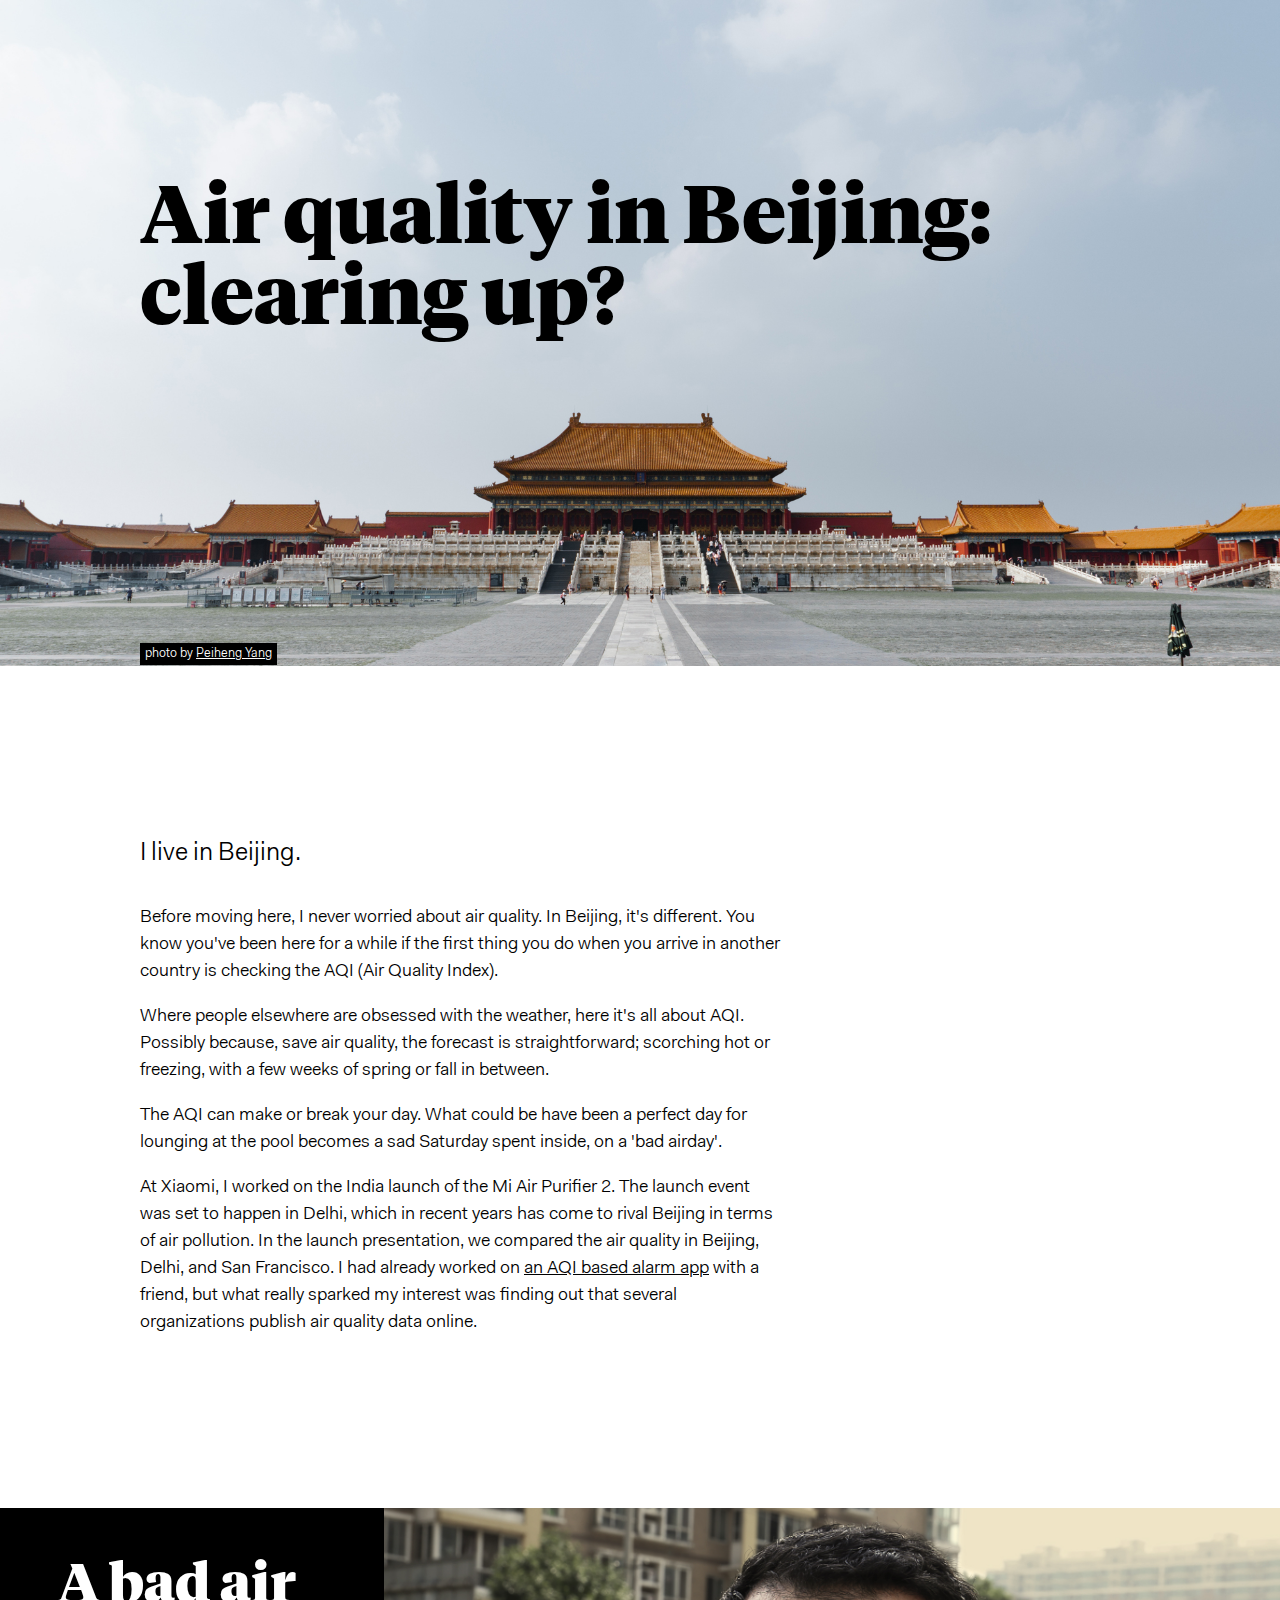
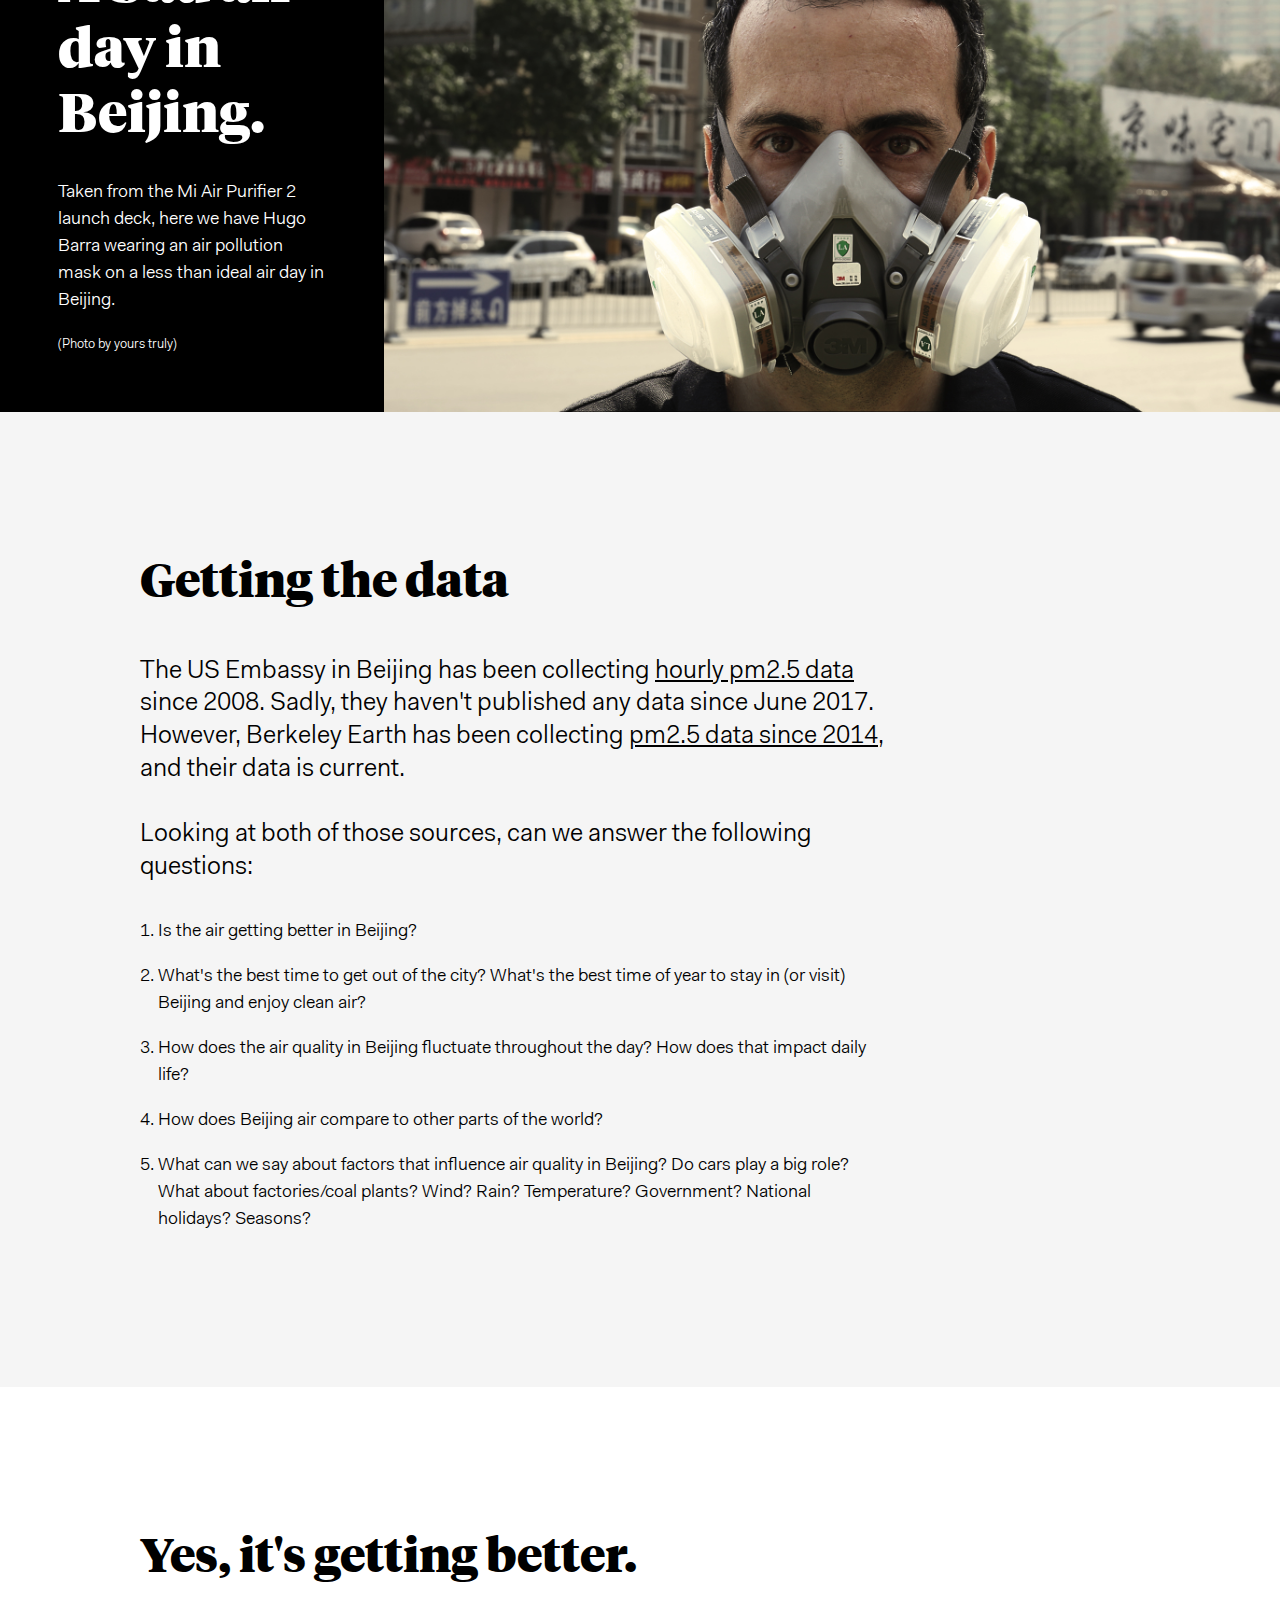
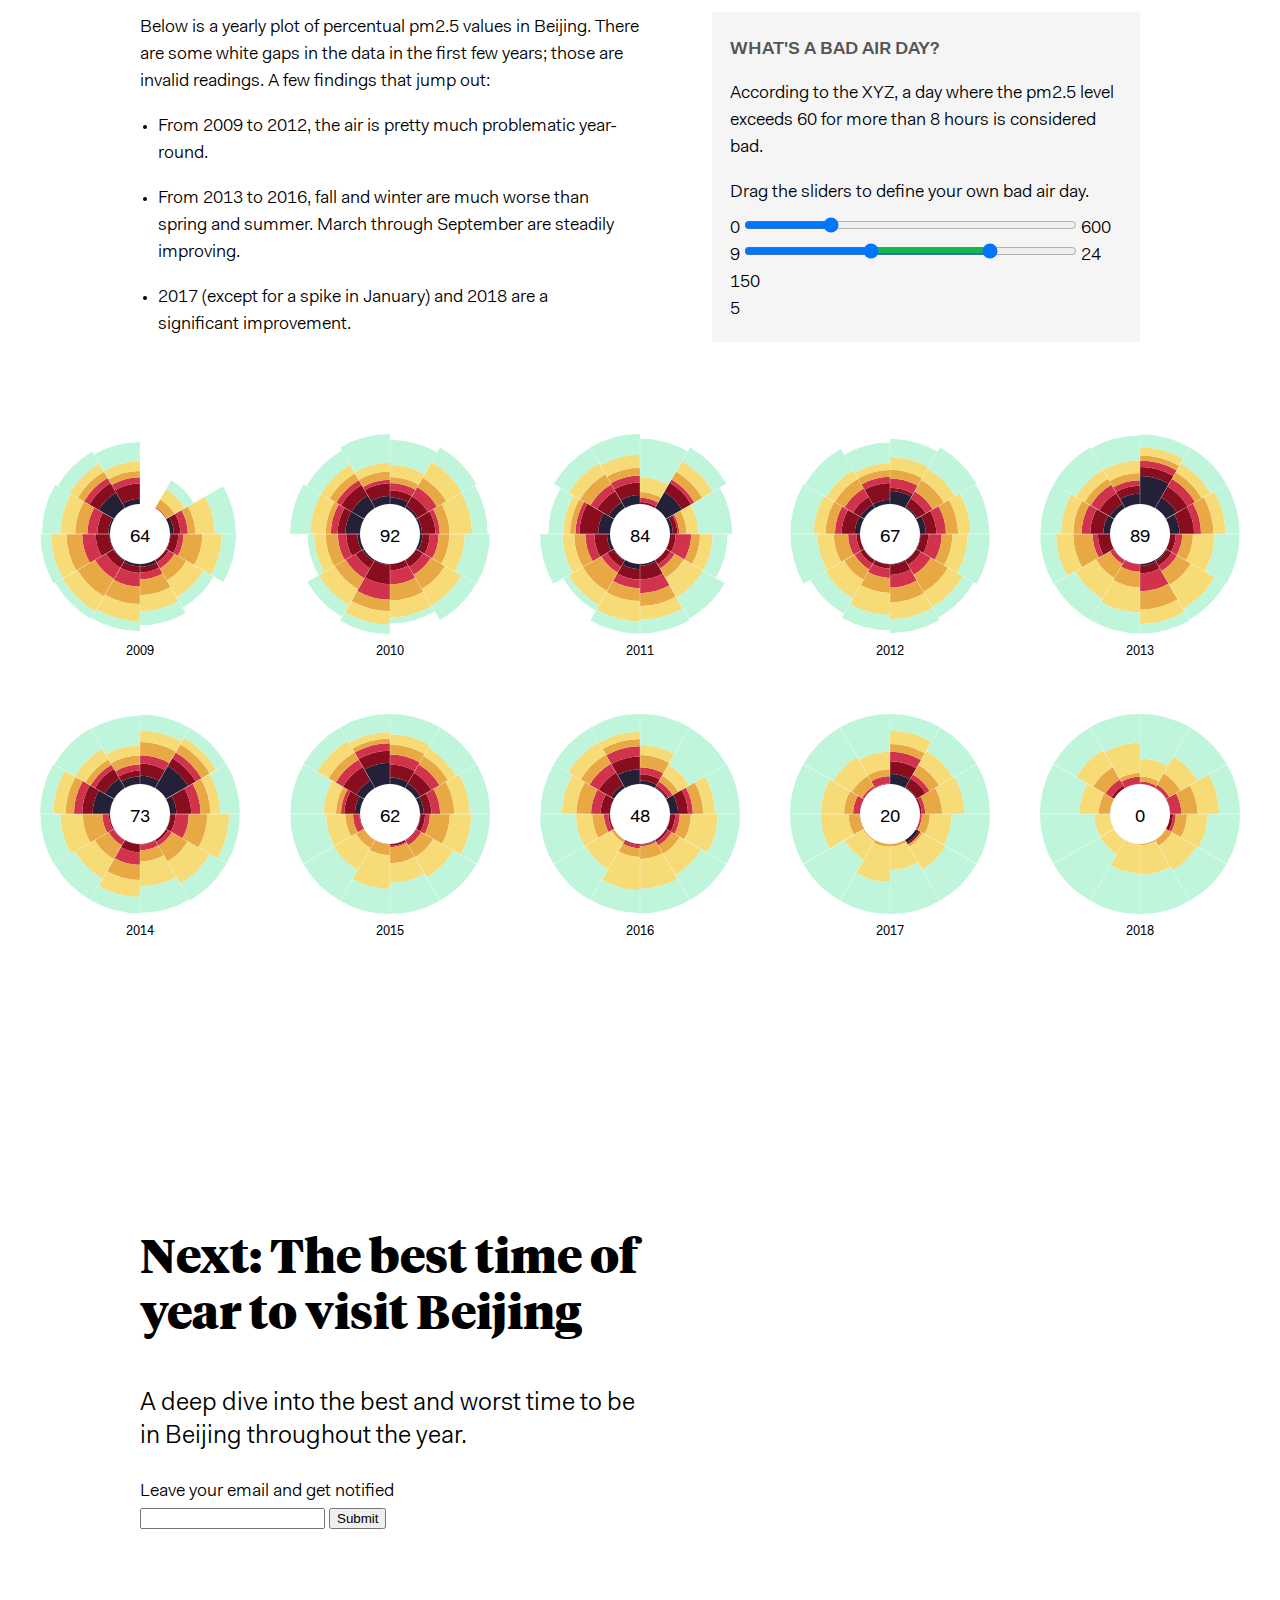
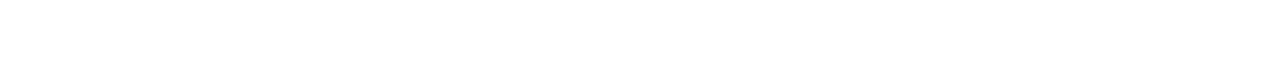
==== commit 38a78824: "add bad day sliders" ====
--- a/index.html
+++ b/index.html
@@ -5,10 +5,10 @@
     <title>AQI</title>
     <link rel="stylesheet" type="text/css" href="fonts.css">
 	<link rel="stylesheet" type="text/css" href="style.css">
-	
+	<link rel="stylesheet" type="text/css" href="multirange.css">
 </head>
 
-<body>
+<body onload="initSliders()">
 	
 	<!--<header class="hugo-background">-->
 	<!--	<div class="container center white">-->
@@ -134,25 +134,49 @@
 	</section>
 	
 	<section class="section">
-		<div class="container center">
-			<div class="half-width">
+		<div class="container center row">
+			<div class="column-50">
 				<h3>
 					Yes, it's getting better.
 				</h3>
 				<p>
 					Below is a yearly plot of percentual pm2.5 values in Beijing. There are some white gaps in the data in the first few years; those are invalid readings. A few findings that jump out: 
 				</p>
-					<ul>
-						<li>
-							From 2009 to 2012, the air is pretty much problematic year-round.
-						</li>
-						<li>
-							From 2013 to 2016, fall and winter are much worse than spring and summer. March through September are steadily improving.
-						</li>
-						<li>
-							2017 (except for a spike in January) and 2018 are a significant improvement.
-						</li>
-					</ul>
+				<ul>
+					<li>
+						From 2009 to 2012, the air is pretty much problematic year-round.
+					</li>
+					<li>
+						From 2013 to 2016, fall and winter are much worse than spring and summer. March through September are steadily improving.
+					</li>
+					<li>
+						2017 (except for a spike in January) and 2018 are a significant improvement.
+					</li>
+				</ul>
+				
+			</div>
+			<div class="column-50">
+				<div id="sliders">
+					<h5 class="sliders-title">
+						What's a bad air day? 
+					</h5>
+					<p>
+						According to the XYZ, a day where the pm2.5 level exceeds 60 for more than 8 hours is considered bad. 
+					</p>
+					<p>
+						Drag the sliders to define your own bad air day. 
+					</p>
+					<span class="slider-label">0</span>
+					<input id="slider-AQI" type="range" min="0" max="600" step="1" value="150">
+					<span class="slider-label">600</span>
+					<div class="horizontal-slider">
+						<span class="slider-label">9</span>
+						<input class="slider-hours" type="range" multiple value="9,18" min="0" max="24" step="1">
+						<span class="slider-label">24</span>
+					</div>
+					<div id="max-aqi">150</div>
+					<div id="max-hrs">5</div>
+				</div>
 			</div>
 		</div>
 		<div class="container-12 center">
@@ -239,6 +263,7 @@
 
 	<script src="js/d3.min.js"></script>
 	<script src="js/d3-scale-radial.js"></script>
+	<script src="js/multirange.js"></script>
 	<script src="js/radial-bar.js"></script>
 	<script src="js/bad-days.js"></script>
 	
--- a/style.css
+++ b/style.css
@@ -65,6 +65,14 @@
 	line-height: 1.3em;
 	font-weight: 300;
 }
+h5 {
+	text-transform: uppercase;
+	font-size: 1em;
+	color: #555;
+	font-weight: 600;
+	padding: 0.4em 0;
+	letter-spacing: -0.0em;
+}
 p {
 	padding-top: 0.5em;
 	padding-bottom: 0.5em;
@@ -142,6 +150,16 @@
 }
 .three-q-width {
 	width: 75%;
+}
+.row {
+  display: flex;
+  flex-wrap: wrap;
+  align-items: bottom;
+  padding-bottom: 2em;
+}
+
+.column-50 {
+  flex: 50%;
 }
 .getting-better {
 	padding-left: 25px;
@@ -229,8 +247,23 @@
 	text-align: center;
 }
 .bad-days-number {
-	font-size: 1.6em;
-	font-weight: 300;
+	font-size: 1.3em;
+	font-weight: 400;
 	text-align: center;
-	margin-top: -6.6em;
+	margin-top: -8.1em;
+}
+/* sliders */
+#sliders {
+	/*position: absolute;*/
+	margin-top: 4.5em;
+	margin-left: 4em;
+	background: #f5f5f5;
+	padding: 1em;
+}
+#slider-AQI {
+    /*transform: rotate(270deg);*/
+    /*width: 10em;*/
+}
+#slider-AQI, .slider-hours {
+	width: 25em;
 }--- a/multirange.css
+++ b/multirange.css
@@ -0,0 +1,46 @@
+@supports (--css: variables) {
+	input[type="range"].multirange {
+		padding: 0;
+		margin: 0;
+		display: inline-block;
+		vertical-align: top;
+	}
+
+	input[type="range"].multirange.original {
+		position: absolute;
+	}
+
+		input[type="range"].multirange.original::-webkit-slider-thumb {
+			position: relative;
+			z-index: 2;
+		}
+
+		input[type="range"].multirange.original::-moz-range-thumb {
+			transform: scale(1); /* FF doesn't apply position it seems */
+			z-index: 1;
+		}
+
+		input[type="range"].multirange::-moz-range-track {
+			border-color: transparent; /* needed to switch FF to "styleable" control */
+		}
+
+	input[type="range"].multirange.ghost {
+		position: relative;
+		background: var(--track-background);
+		--track-background: linear-gradient(to right,
+				transparent var(--low), var(--range-color) 0,
+				var(--range-color) var(--high), transparent 0
+			) no-repeat 0 45% / 100% 40%;
+		--range-color: hsl(140, 80%, 40%);
+	}
+
+		input[type="range"].multirange.ghost::-webkit-slider-runnable-track {
+			background: var(--track-background);
+			
+		}
+
+		input[type="range"].multirange.ghost::-moz-range-track {
+			background: var(--track-background);
+		}
+
+}
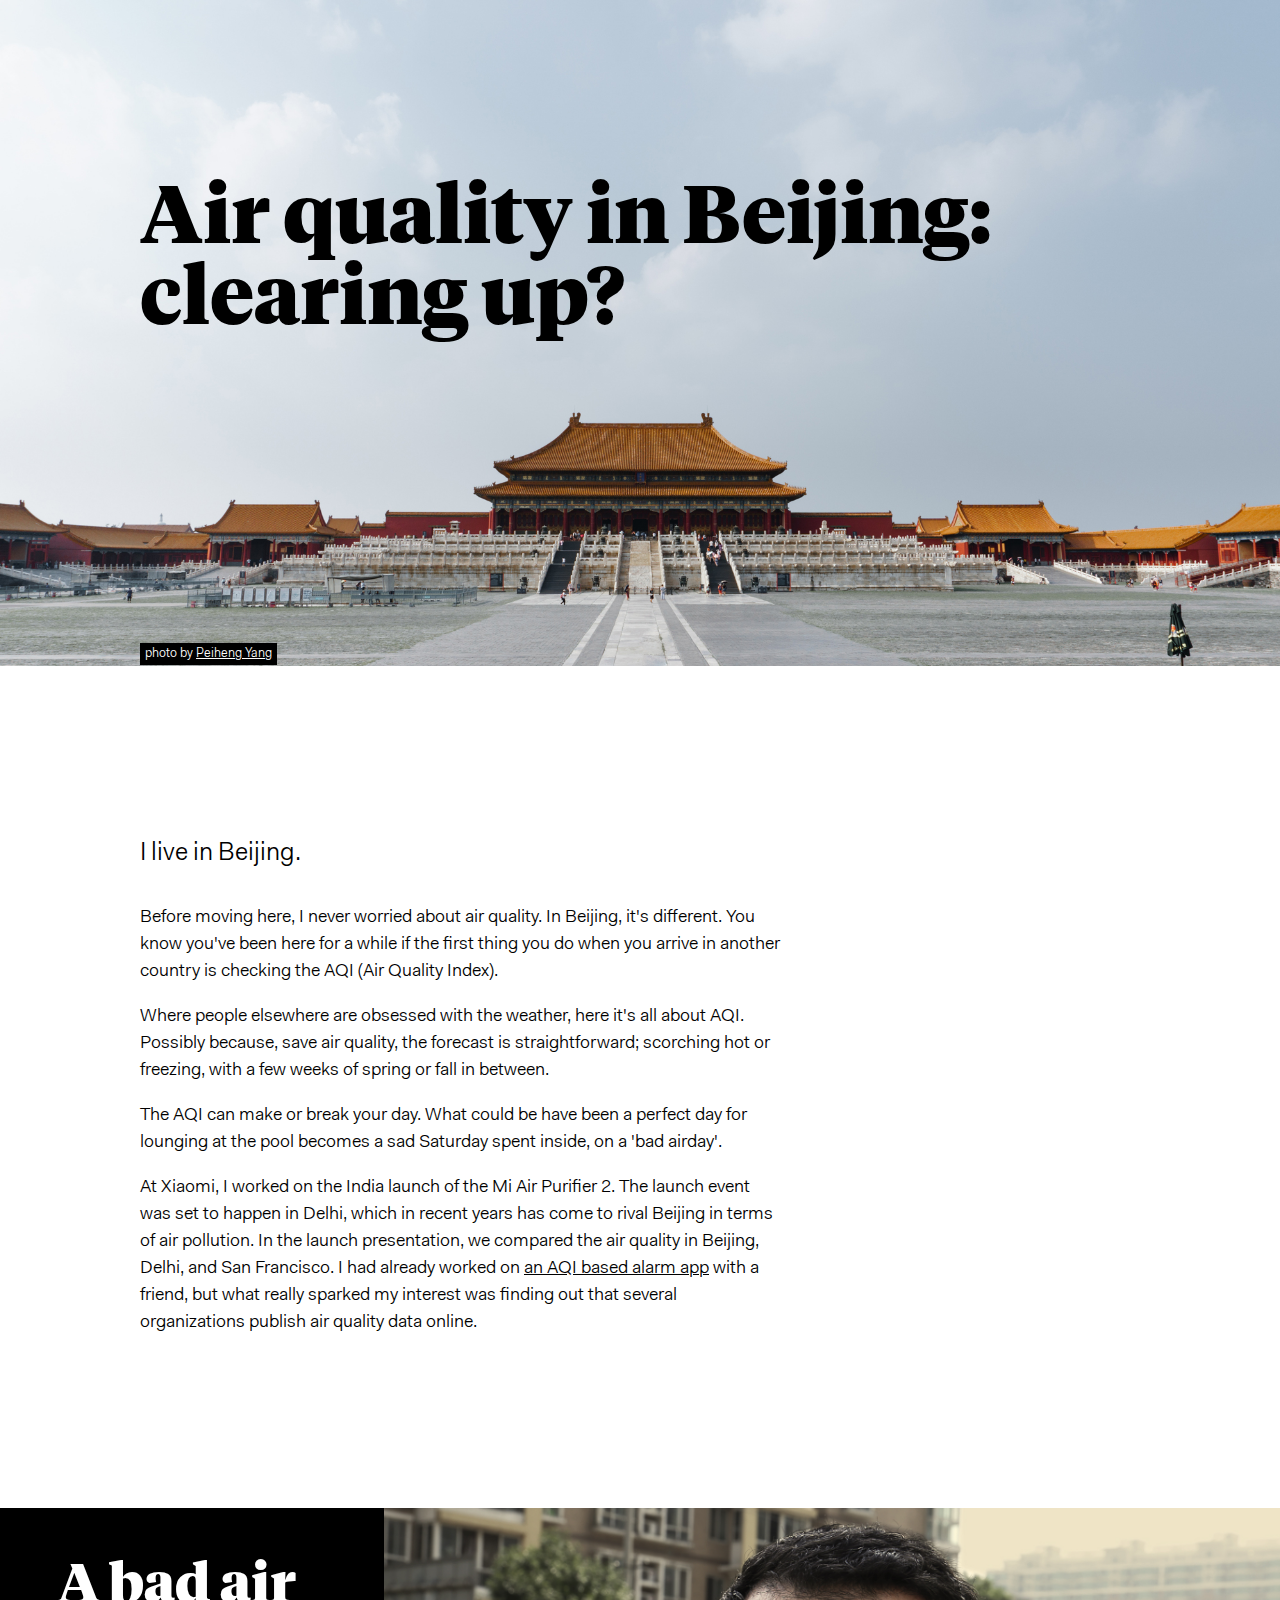
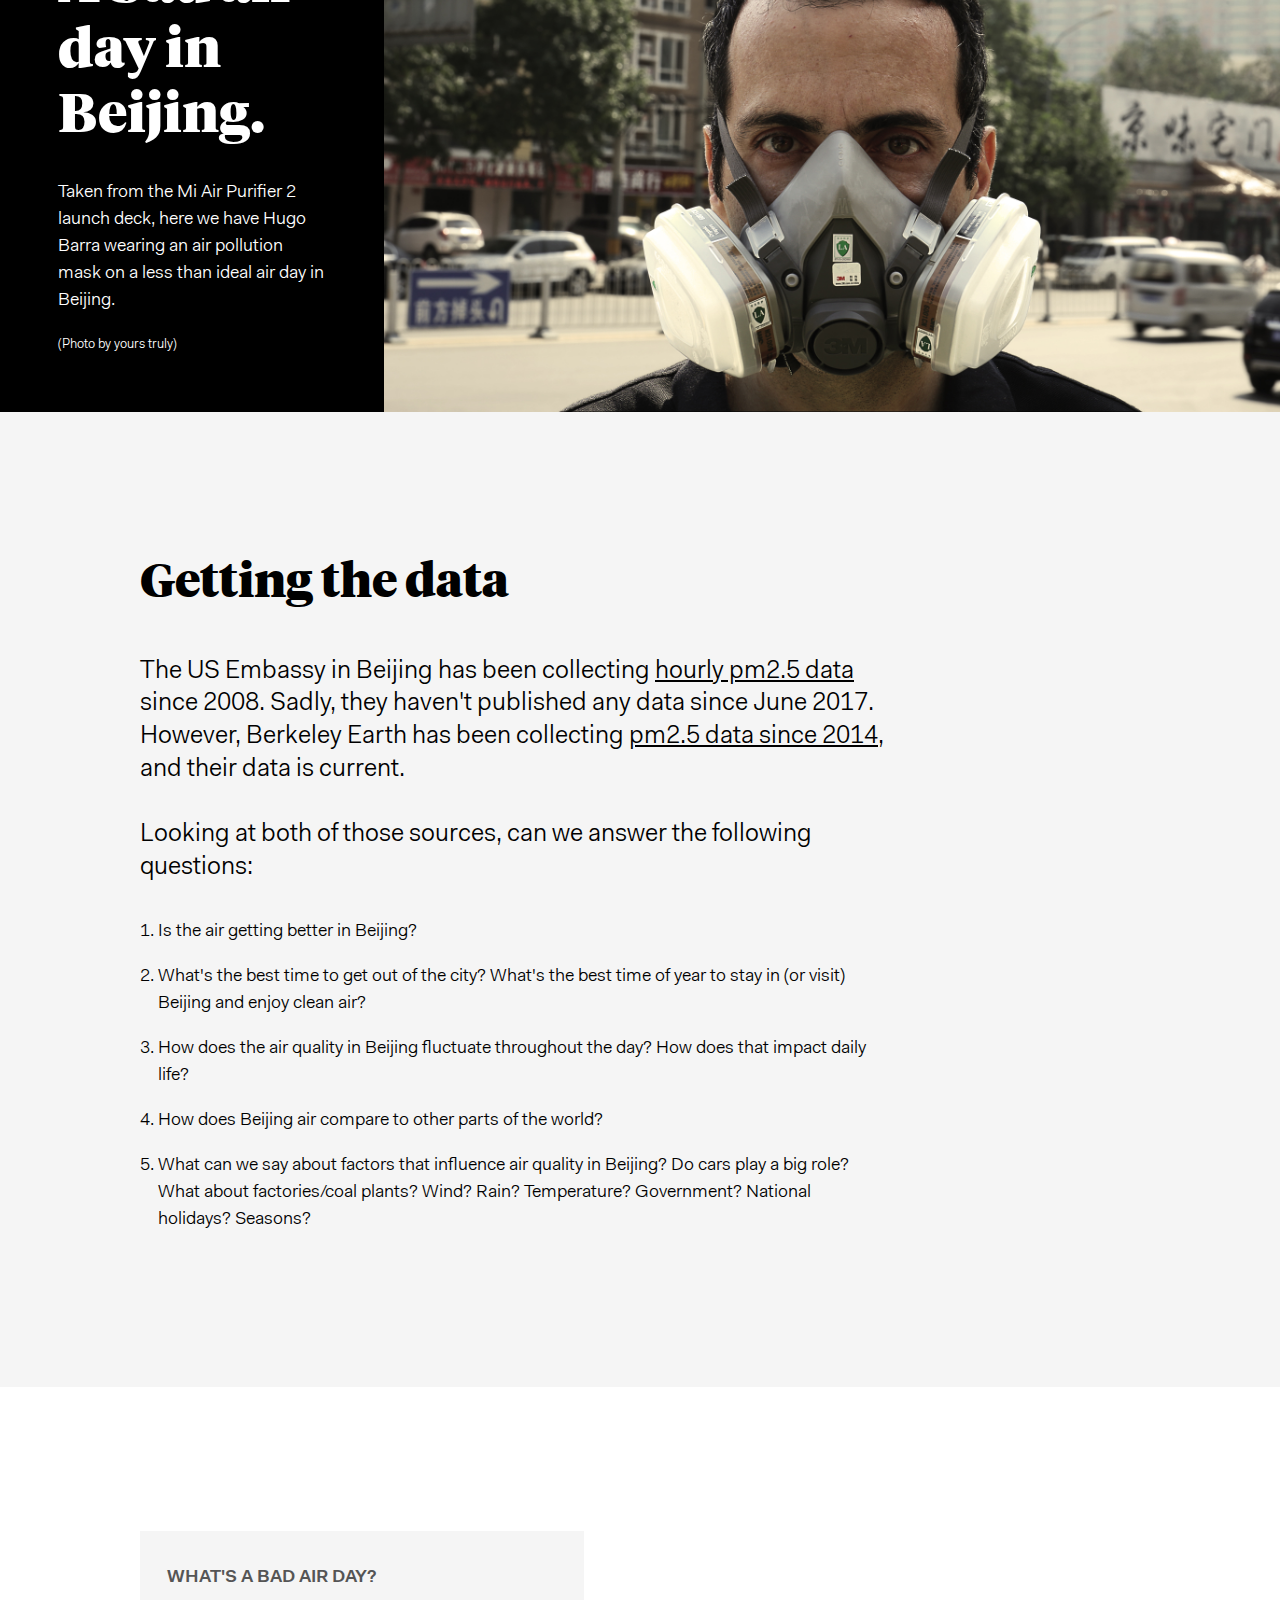
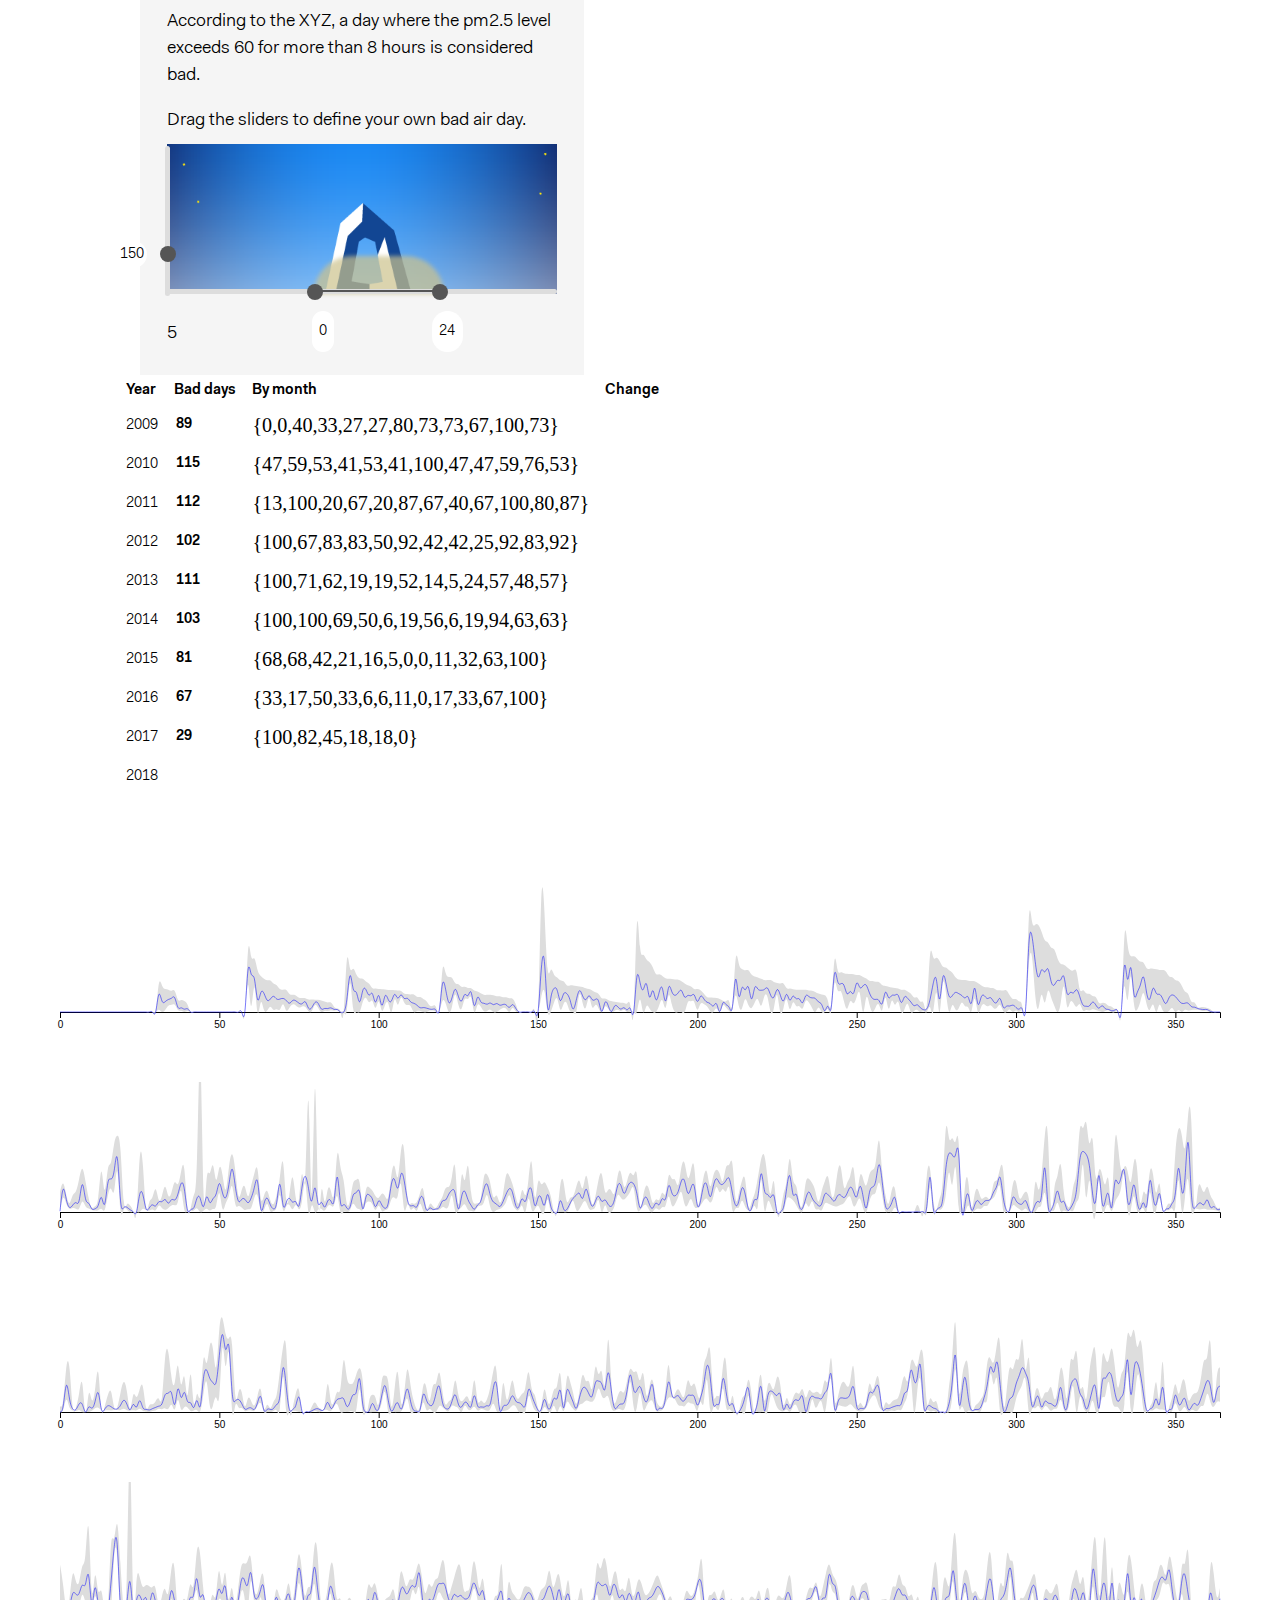
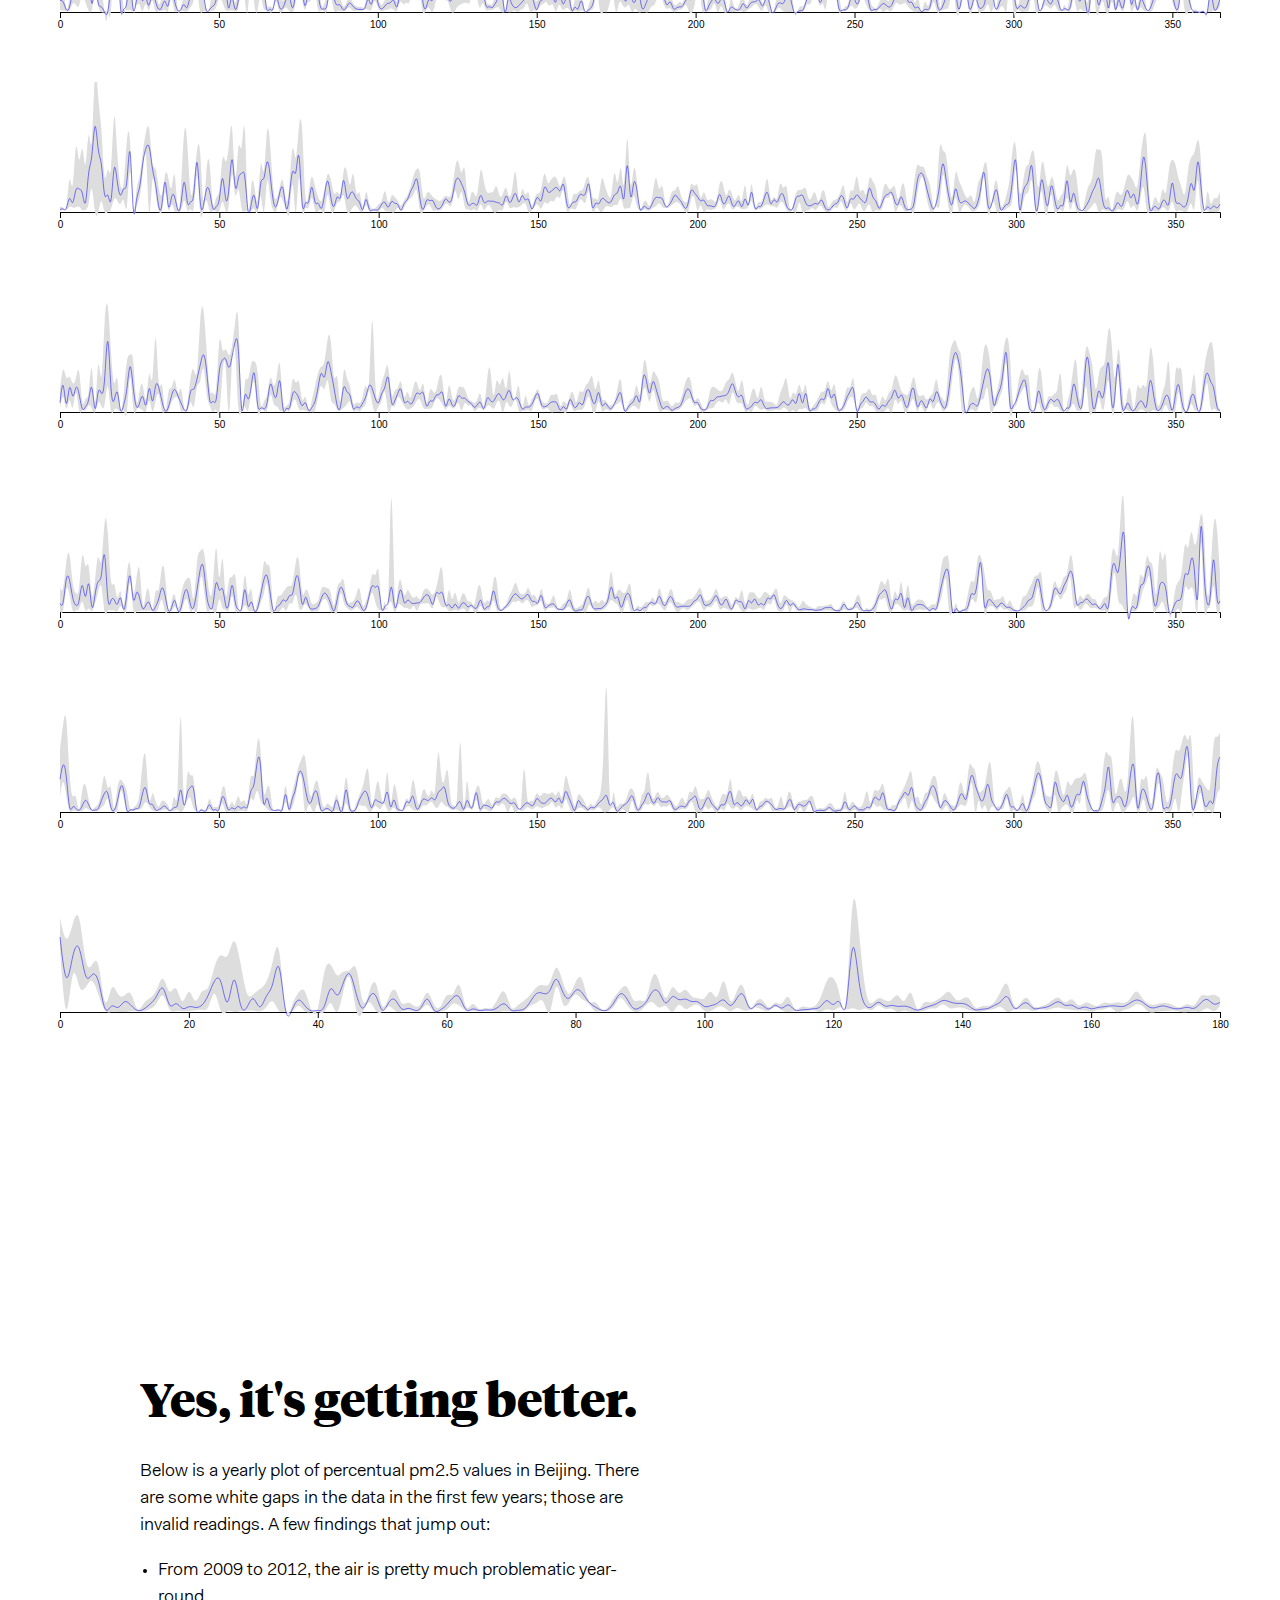
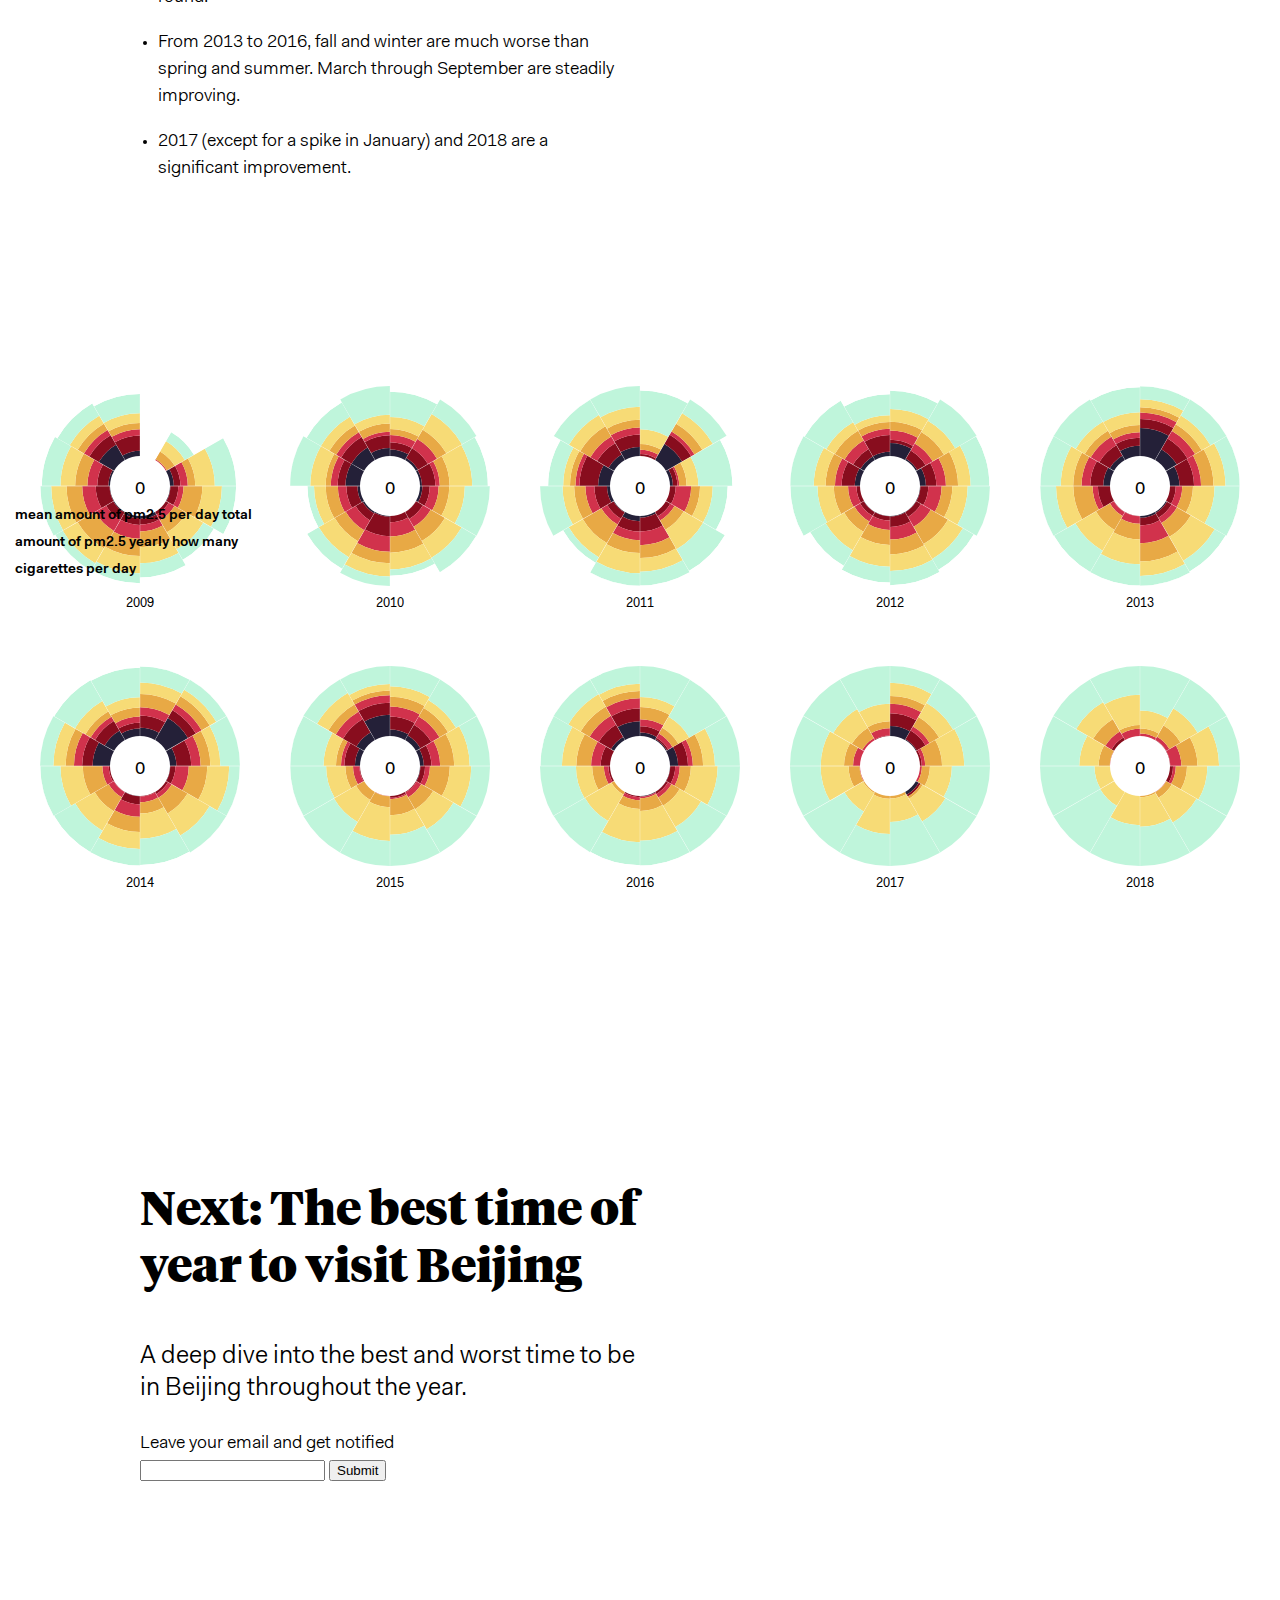
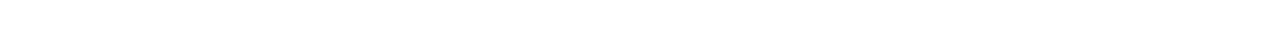
==== commit dbf78a5d: "many bad days changes" ====
--- a/index.html
+++ b/index.html
@@ -135,7 +135,199 @@
 	
 	<section class="section">
 		<div class="container center row">
+			
 			<div class="column-50">
+				<div id="sliders">
+					<h5 class="sliders-title">
+						What's a bad air day? 
+					</h5>
+					<p>
+						According to the XYZ, a day where the pm2.5 level exceeds 60 for more than 8 hours is considered bad. 
+					</p>
+					<p>
+						Drag the sliders to define your own bad air day. 
+					</p>
+					<div id="aqi-rectangle"></div>
+					<div id="sky-rectangle"></div>
+					<div class="sliders-container">
+						<div class="aqi-slider-container">
+							<input id="slider-AQI" type="range" min="0" max="600" step="1" value="150" list="tickmarks">
+							<datalist id="tickmarks">
+								<option value="0" label="0%">
+								<option value="50">
+								<option value="100">
+								<option value="150">
+								<option value="200">
+								<option value="250" label="50%">
+								<option value="300">
+								<option value="350">
+								<option value="400">
+								<option value="450">
+								<option value="500">
+								<option value="550">
+								<option value="600" label="100%">
+							</datalist>
+						</div>
+						
+						<div class="horizontal-slider">
+							<input class="slider-hours" type="range" multiple value="9,17" min="0" max="24" step="1" list="tickmarks-hours">
+								<!--<datalist id="tickmarks-hours">
+									<option value="0">
+									<option value="1">
+									<option value="2">
+									<option value="3">
+									<option value="4">
+									<option value="5">
+									<option value="6">
+									<option value="7">
+									<option value="8">
+									<option value="9">
+									<option value="10">
+									<option value="11">
+									<option value="12">
+									<option value="13">
+									<option value="14">
+									<option value="15">
+									<option value="16">
+									<option value="17">
+									<option value="18">
+									<option value="19">
+									<option value="20">
+									<option value="21">
+									<option value="22">
+									<option value="23">
+									<option value="24">
+								</datalist>-->
+							<div id="low-hrs" class="slider-label">0</div>
+							<div id="high-hrs" class="slider-label">24</div>
+						</div>
+					</div>
+
+					<div id="max-aqi">150</div>
+					<div id="max-hrs">5</div>
+					
+				</div>
+				
+			</div>
+			<div class="column-50">
+			<div class="sparklines-container">
+				<table class="bad-days">
+					<thead>
+						<tr>
+						  <th>Year</th>
+						  <th>Bad days</th>
+						  <th>By month</th>
+						  <th>Change</th>
+						</tr>
+					</thead>
+					
+					<tbody>
+						<tr>
+							<td>2009</td>
+							<td>
+								<div class="bad-number" id="bad-number-2009"></div>
+								<canvas id="pie-2009"></canvas>
+							</td>
+							<td class="sparkline" id="bad-days-2009"></td>
+							
+						</tr>
+						<tr>
+							<td>2010</td>
+							<td>
+								<div class="bad-number" id="bad-number-2010"></div>
+								<canvas id="pie-2010"></canvas>
+							</td>
+							<td class="sparkline" id="bad-days-2010"></td>
+							<td class="sparkline" id="difference-2011"></td>
+						</tr>
+						<tr>
+							<td>2011</td>
+							<td>
+								<div class="bad-number" id="bad-number-2011"></div>
+								<canvas id="pie-2011"></canvas>
+							</td>
+							<td class="sparkline" id="bad-days-2011"></td>
+						</tr>
+						<tr>
+							<td>2012</td>
+							<td>
+								<div class="bad-number" id="bad-number-2012"></div>
+								<canvas id="pie-2012"></canvas>
+							</td>
+							<td class="sparkline" id="bad-days-2012"></td>
+						</tr>
+						<tr>
+							<td>2013</td>
+							<td>
+								<div class="bad-number" id="bad-number-2013"></div>
+								<canvas id="pie-2013"></canvas>
+							</td>
+							<td class="sparkline" id="bad-days-2013"></td>
+						</tr>
+						<tr>
+							<td>2014</td>
+							<td>
+								<div class="bad-number" id="bad-number-2014"></div>
+								<canvas id="pie-2014"></canvas>
+							</td>
+							<td class="sparkline" id="bad-days-2014"></td>
+						</tr>
+						<tr>
+							<td>2015</td>
+							<td>
+								<div class="bad-number" id="bad-number-2015"></div>
+								<canvas id="pie-2015"></canvas>
+							</td>
+							<td class="sparkline" id="bad-days-2015"></td>
+						</tr>
+						<tr>
+							<td>2016</td>
+							<td>
+								<div class="bad-number" id="bad-number-2016"></div>
+								<canvas id="pie-2016"></canvas>
+							</td>
+							<td class="sparkline" id="bad-days-2016"></td>
+						</tr>
+						<tr>
+							<td>2017</td>
+							<td>
+								<div class="bad-number" id="bad-number-2017"></div>
+								<canvas id="pie-2017"></canvas>
+							</td>
+							<td class="sparkline" id="bad-days-2017"></td>
+						</tr>
+						<tr>
+							<td>2018</td>
+							<td>
+								<div class="bad-number" id="bad-number-2018"></div>
+								<canvas id="pie-2018"></canvas>
+							</td>
+							<td class="sparkline" id="bad-days-2018"></td>
+						</tr>
+					</tbody>
+				</table>
+			</div>
+		</div>
+		</div>
+		<div class="container-12 center">
+			<svg id="mmm-2009"></svg>
+			<svg id="mmm-2010"></svg>
+			<svg id="mmm-2011"></svg>
+			<svg id="mmm-2012"></svg>
+			<svg id="mmm-2013"></svg>
+			<svg id="mmm-2014"></svg>
+			<svg id="mmm-2015"></svg>
+			<svg id="mmm-2016"></svg>
+			<svg id="mmm-2017"></svg>
+			<svg id="mmm-2018"></svg>				
+			
+			<div id="compare-bad-days-chart">
+				
+			</div>
+		</div>
+	<section class="section">
+		<div class="container center">
+			<div class="half-width left">
 				<h3>
 					Yes, it's getting better.
 				</h3>
@@ -153,32 +345,12 @@
 						2017 (except for a spike in January) and 2018 are a significant improvement.
 					</li>
 				</ul>
-				
-			</div>
-			<div class="column-50">
-				<div id="sliders">
-					<h5 class="sliders-title">
-						What's a bad air day? 
-					</h5>
-					<p>
-						According to the XYZ, a day where the pm2.5 level exceeds 60 for more than 8 hours is considered bad. 
-					</p>
-					<p>
-						Drag the sliders to define your own bad air day. 
-					</p>
-					<span class="slider-label">0</span>
-					<input id="slider-AQI" type="range" min="0" max="600" step="1" value="150">
-					<span class="slider-label">600</span>
-					<div class="horizontal-slider">
-						<span class="slider-label">9</span>
-						<input class="slider-hours" type="range" multiple value="9,18" min="0" max="24" step="1">
-						<span class="slider-label">24</span>
-					</div>
-					<div id="max-aqi">150</div>
-					<div id="max-hrs">5</div>
-				</div>
-			</div>
-		</div>
+			</div>
+		</div>
+	</section>
+		
+	
+		
 		<div class="container-12 center">
 			
 			<div class="radial-charts-container">
@@ -186,6 +358,9 @@
 					<svg id="one" width="200" height="200"></svg>
 					<div class="year">2009</div>
 					<div class="bad-days-number" id="bad-number-2009">0</div>
+					mean amount of pm2.5 per day
+					total amount of pm2.5 yearly
+					how many cigarettes per day
 				</div>
 				<div class="square">
 					<svg id="two" width="200" height="200"></svg>
@@ -263,14 +438,17 @@
 
 	<script src="js/d3.min.js"></script>
 	<script src="js/d3-scale-radial.js"></script>
+	<script src="js/Chart.min.js"></script>
 	<script src="js/multirange.js"></script>
 	<script src="js/radial-bar.js"></script>
+	<script src="js/line-chart.js"></script>
+	<script src="js/min-mean-max-chart.js"></script>
 	<script src="js/bad-days.js"></script>
 	
 	<script>
 		// get the bad days first
 		var bad_days = function () {
-			initSliders();
+			//initSliders();
 		}
 		//console.log("bad days: " + bad_days);
 		
--- a/style.css
+++ b/style.css
@@ -154,7 +154,7 @@
 .row {
   display: flex;
   flex-wrap: wrap;
-  align-items: bottom;
+  align-items: center;
   padding-bottom: 2em;
 }
 
@@ -255,15 +255,238 @@
 /* sliders */
 #sliders {
 	/*position: absolute;*/
-	margin-top: 4.5em;
-	margin-left: 4em;
+	/*margin-top: 4.5em;*/
+	/*margin-left: 4em;*/
 	background: #f5f5f5;
-	padding: 1em;
+	padding: 1.5em;
+	max-width: 444px;
+}
+.sliders-container {
+	width: 100%;
+	/*padding: 1em;*/
 }
 #slider-AQI {
-    /*transform: rotate(270deg);*/
-    /*width: 10em;*/
-}
-#slider-AQI, .slider-hours {
-	width: 25em;
+    transform: rotate(270deg);
+	position: absolute;
+    width: 150px;
+	margin-left: -75px;
+	margin-top: -84px;
+}
+.horizontal-slider {
+	margin: 0;
+	padding: 0;
+	width: 390px;
+}
+.slider-hours {
+	width: 390px;
+	margin-top: -5px !important;
+}
+.slider-label, #max-aqi {
+	background: white;
+	border-radius: 3em;
+	padding: 0.5em;
+}
+.slider-label {
+	font-size: 0.8em;
+	position: absolute;
+	margin-top: -10px;
+	text-align: center;
+}
+#max-aqi {
+	position: absolute;
+	margin-left: -50px;
+	/*margin-top: -6em;*/
+	font-size: 0.8em;
+	background: white;
+	padding: 0em 0.2em;
+}
+#aqi-rectangle, #sky-rectangle {
+	width: 390px;
+	height: 150px;
+}
+#aqi-rectangle {
+	transform: rotate(180deg);
+	transform-origin: 50% 0%;
+	/*margin-left: 0.8em;*/
+	margin-top: 150px;
+	background-color: #ccc28d;
+	opacity: 0.7;
+	position: absolute;
+	overflow: hidden;
+	z-index: 0;
+	border-radius: 0 0 5000px 5000px;
+	filter: blur(2px);
+	transition-duration: 0.2s;
+}
+#sky-rectangle {
+	background: #2162d6;
+	background: url(img/bj-bkg3.png) no-repeat center center;
+	background-size: cover;
+	/*position: absolute;*/
+	/*margin-left: 0.8em;*/
+	/*margin-top: -150px;*/
+	opacity: 1;
+	z-index: 0;
+}
+.sparklines-container p {
+	padding: 0;
+	/*text-align: right;*/
+	font-size: 0.8em;
+}
+table.bad-days {
+	font-size: 0.8em;
+	margin-left: -1.5em;
+}
+table.bad-days th, table.bad-days td {
+	padding: 2px 8px;
+}
+span.sparkline, td.sparkline {
+    font-family: "Sparks-Bar-Medium";
+	font-size: 1.4em;
+}
+span.bad-days {
+	display: inline-block;
+	font-weight: bold;
+	width: 1.8em;
+}
+span.spark-date {
+	/*font-size: 0.8em;*/
+}
+/* compare bad days chart
+ *
+*/
+#compare-bad-days-chart {
+	
+}
+#pie-2009, #pie-2010, #pie-2011, #pie-2012, #pie-2013, #pie-2014, #pie-2015, #pie-2016, #pie-2017, #pie-2018 {
+	width: 40px!important;
+	height: 20px!important;
+	display: inline!important;
+	margin-left: 20px;
+	margin-top: 5px;
+}
+.bad-number {
+	position: absolute;
+	margin-left: 2px;
+	margin-top: 3.5px;
+	text-align: right;
+	font-weight: bold;
+	/*font-size: 0.8em;*/
+}
+.inline {
+	display: inline!important;
+}
+/*path {*/
+/*    fill: none;*/
+/*    stroke: steelblue;*/
+/*    stroke-width: 2;*/
+/*}*/
+
+/* slider custom appearance */
+input[type=range]{
+  -webkit-appearance: none;
+  background: none;
+}
+
+input[type=range]::-webkit-slider-runnable-track {
+  height: 5px;
+  background: #ddd;
+  border: none;
+  border-radius: 6px;
+}
+
+input[type=range]::-ms-track {
+  height: 5px;
+  background: #ddd;
+  border: none;
+  border-radius: 3px;
+}
+
+input[type=range]::-moz-range-track {
+  height: 5px;
+  background: #ddd;
+  border: none;
+  border-radius: 3px;
+}
+
+input[type=range]::-webkit-slider-thumb {
+  -webkit-appearance: none;
+  border: none;
+  height: 16px;
+  width: 16px;
+  border-radius: 50%;
+  background: #555;
+  margin-top: -5px;
+  position: relative;
+}
+
+input[type=range]::-ms-thumb {
+  -webkit-appearance: none;
+  border: none;
+  height: 16px;
+  width: 16px;
+  border-radius: 50%;
+  background: #555;
+  margin-top: -5px;
+  position: relative;
+}
+
+input[type=range]::-moz-range-thumb {
+  -webkit-appearance: none;
+  border: none;
+  height: 16px;
+  width: 16px;
+  border-radius: 50%;
+  background: #555;
+  margin-top: -5px;
+  position: relative;
+}
+
+input[type=range]:focus {
+  outline: none;
+  &::-webkit-slider-thumb:after {
+    position: absolute;
+    top: -35px;
+    left: 50%;
+    transform: translateX(-50%);
+    background: #eee;
+    border-radius: 5px;
+    color: #555;
+    padding: 5px 10px;
+    border: 4px solid #555;
+  }
+  &::-ms-thumb:after {
+    position: absolute;
+    top: -35px;
+    left: 50%;
+    transform: translateX(-50%);
+    background: #eee;
+    border-radius: 5px;
+    color: #555;
+    padding: 5px 10px;
+    border: 4px solid #555;
+  }
+  &::-moz-range-thumb:after {
+    position: absolute;
+    top: -35px;
+    left: 50%;
+    transform: translateX(-50%);
+    background: #eee;
+    border-radius: 5px;
+    color: #555;
+    padding: 5px 10px;
+    border: 4px solid #555;
+  }
+}
+
+input[type=range]:focus::-webkit-slider-runnable-track {
+  background: #ccc;
+}
+
+input[type=range]:focus::-ms-track {
+  background: #ccc;
+}
+
+input[type=range]:focus::-moz-range-track {
+  background: #ccc;
 }--- a/multirange.css
+++ b/multirange.css
@@ -8,16 +8,17 @@
 
 	input[type="range"].multirange.original {
 		position: absolute;
+		/*z-index: 0;*/
 	}
 
 		input[type="range"].multirange.original::-webkit-slider-thumb {
 			position: relative;
-			z-index: 2;
+			z-index: 12;
 		}
 
 		input[type="range"].multirange.original::-moz-range-thumb {
 			transform: scale(1); /* FF doesn't apply position it seems */
-			z-index: 1;
+			z-index: 11;
 		}
 
 		input[type="range"].multirange::-moz-range-track {
@@ -27,11 +28,12 @@
 	input[type="range"].multirange.ghost {
 		position: relative;
 		background: var(--track-background);
+		/*--track-background: black;*/
 		--track-background: linear-gradient(to right,
 				transparent var(--low), var(--range-color) 0,
 				var(--range-color) var(--high), transparent 0
 			) no-repeat 0 45% / 100% 40%;
-		--range-color: hsl(140, 80%, 40%);
+		--range-color: #555;
 	}
 
 		input[type="range"].multirange.ghost::-webkit-slider-runnable-track {
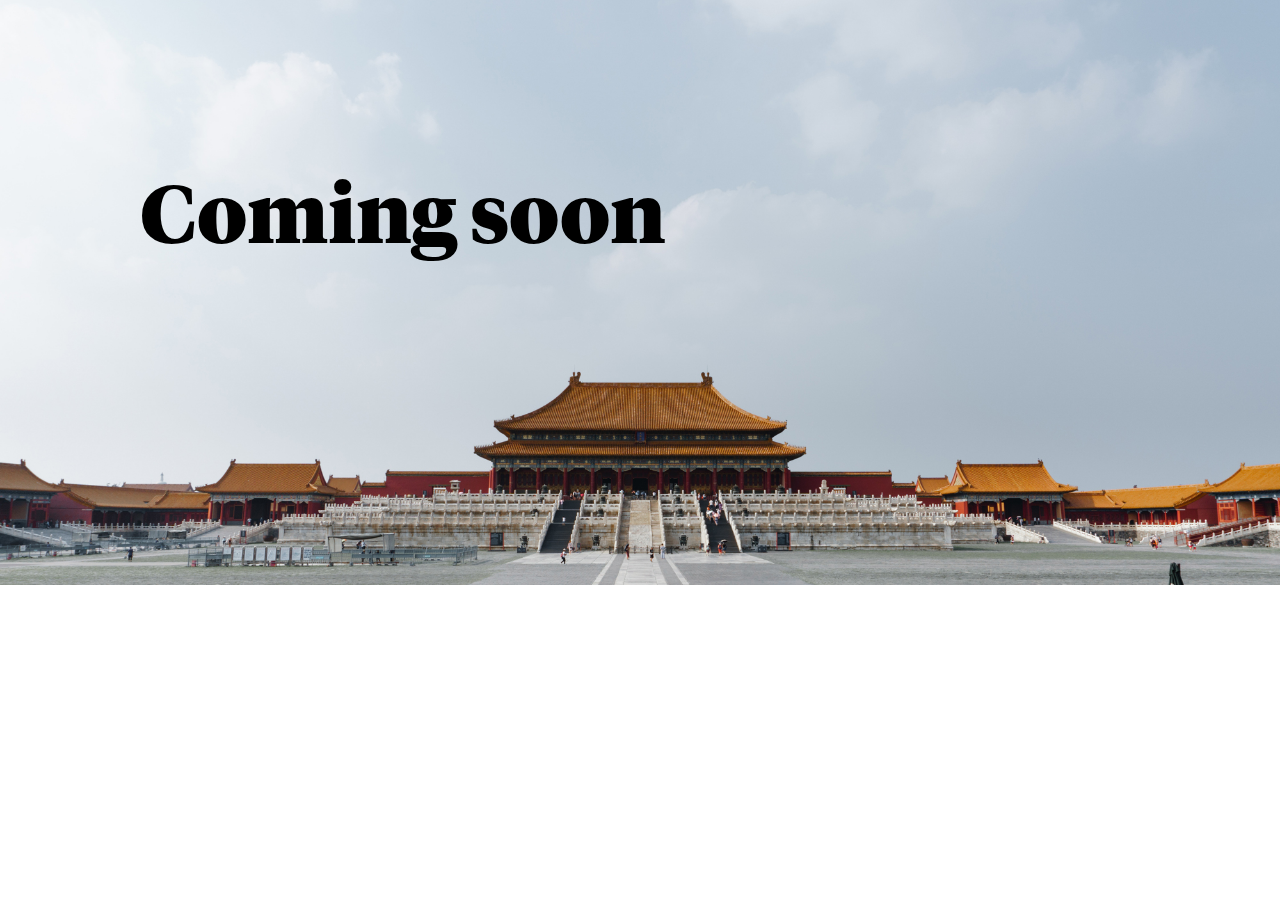
==== commit c10fd64e: "coming soon" ====
--- a/index.html
+++ b/index.html
@@ -5,26 +5,16 @@
     <title>AQI</title>
     <link rel="stylesheet" type="text/css" href="fonts.css">
 	<link rel="stylesheet" type="text/css" href="style.css">
-	<link rel="stylesheet" type="text/css" href="multirange.css">
 </head>
 
-<body onload="initSliders()">
+<body >
 	
-	<!--<header class="hugo-background">-->
-	<!--	<div class="container center white">-->
-	<!--		<h1 class="highlight">-->
-	<!--			Air quality in Beijing: clearing up?	-->
-	<!--		</h1>-->
-	<!--		<!--<h2>-->
-	<!--			Exploring the air quality in Beijing and other parts of the world.-->
-	<!--		</h2>-->
-	<!--	</div>-->
-	<!--</header>-->
+	
 	
 	<header class="sky-background">
 		<div class="container center">
 			<h1 class="black">
-				Air quality in Beijing: clearing up?
+				Coming soon
 			</h1>
 			<!--<h2>-->
 			<!--	Exploring the air quality in Beijing and other parts of the world.-->
@@ -32,437 +22,5 @@
 		</div>
 	</header>
 	
-	<div class="container center">
-		<div class="sky-header">
-			<span>photo by <a href="https://unsplash.com/photos/HIwWAzwbdG0">Peiheng Yang</a></span>
-		</div>
-	</div>
-	
-	<section class="section">
-		
-		<div class="container center">
-			
-			<!--<h3>-->
-			<!--	This is a (air) quality investigation.-->
-			<!--</h3>-->
-			<div class="paragraph">
-				<h4>
-					I live in Beijing. 
-				</h4>
-				<p>
-					Before moving here, I never worried about air quality. In Beijing, it's different. You know you've been here for a while if the first thing you do when you arrive in another country is checking the AQI (Air Quality Index).
-				</p>
-				<p>
-					Where people elsewhere are obsessed with the weather, here it's all about AQI. Possibly because, save air quality, the forecast is straightforward; scorching hot or freezing, with a few weeks of spring or fall in between.
-				</p>
-				<p>
-					The AQI can make or break your day. What could be have been a perfect day for lounging at the pool becomes a sad Saturday spent inside, on a 'bad airday'.
-				</p>
-				<p>
-					At Xiaomi, I worked on the India launch of the Mi Air Purifier 2. The launch event was set to happen in Delhi, which in recent years has come to rival Beijing in terms of air pollution. In the launch presentation, we compared the air quality in Beijing, Delhi, and San Francisco. I had already worked on <a href="http://seriousness.nl/wake_me_run_run.html" target="_blank">an AQI based alarm app</a> with a friend, but what really sparked my interest was finding out that several organizations publish air quality data online. 
-				</p>
-				<p>
-					
-				</p>
-			</div>
-		</div>
-		
-	</section>
-	
-	<div class="flexbox-container">
-		<div>
-			<div class="hugo-caption">
-					<h3 class="bad-air">
-						A bad air day in Beijing.
-					</h3>
-					<p>
-						Taken from the Mi Air Purifier 2 launch deck, here we have Hugo Barra wearing an air pollution mask on a less than ideal air day in Beijing.
-					</p>
-					<p class="small">
-						(Photo by yours truly)
-					</p>
-			</div>
-		</div>
-		<div>
-			<div class="image70">
-				<img src="img/hugo_mask.jpg"/>
-			<!--<div class="caption">In Beijing, the air isn't always great.</div>-->
-			</div>
-		</div>
-	</div>
-	
-	<!--<section class="hugo-background">-->
-	<!--	<h1>Beijing on a bad airday</h1>-->
-	<!--</section>-->
-	
-	<section class="section gray">
-		<div class="container center">
-			<div class="three-q-width left">
-				<div class="block">
-					<h3>
-						Getting the data
-					</h3>
-					<h4>
-						The US Embassy in Beijing has been collecting <a href="http://stateair.net/web/historical/1/1.html" target="_blank">hourly pm2.5 data</a> since 2008. Sadly, they haven't published any data since June 2017. However, Berkeley Earth has been collecting <a href="http://berkeleyearth.lbl.gov/air-quality/local/China/Beijing/Beijing" target="_blank">pm2.5 data since 2014</a>, and their data is current. </br></br>Looking at both of those sources, can we answer the following questions:
-					</h4>
-				</div>
-			</div>
-		
-			<div class="three-q-width left">
-				<div class="block">
-					
-					<ol class="large">
-						<li>
-							Is the air getting better in Beijing?
-						</li>
-						<li>
-							What's the best time to get out of the city? What's the best time of year to stay in (or visit) Beijing and enjoy clean air?
-						</li>
-						<li>
-							How does the air quality in Beijing fluctuate throughout the day? How does that impact daily life?
-						</li>
-						<li>
-							How does Beijing air compare to other parts of the world?
-						</li>
-						<li>
-							What can we say about factors that influence air quality in Beijing? Do cars play a big role? What about factories/coal plants? Wind? Rain? Temperature? Government? National holidays? Seasons?
-						</li>
-					</ol>
-				</div>
-			</div>
-		</div>
-	</section>
-	
-	<section class="section">
-		<div class="container center row">
-			
-			<div class="column-50">
-				<div id="sliders">
-					<h5 class="sliders-title">
-						What's a bad air day? 
-					</h5>
-					<p>
-						According to the XYZ, a day where the pm2.5 level exceeds 60 for more than 8 hours is considered bad. 
-					</p>
-					<p>
-						Drag the sliders to define your own bad air day. 
-					</p>
-					<div id="aqi-rectangle"></div>
-					<div id="sky-rectangle"></div>
-					<div class="sliders-container">
-						<div class="aqi-slider-container">
-							<input id="slider-AQI" type="range" min="0" max="600" step="1" value="150" list="tickmarks">
-							<datalist id="tickmarks">
-								<option value="0" label="0%">
-								<option value="50">
-								<option value="100">
-								<option value="150">
-								<option value="200">
-								<option value="250" label="50%">
-								<option value="300">
-								<option value="350">
-								<option value="400">
-								<option value="450">
-								<option value="500">
-								<option value="550">
-								<option value="600" label="100%">
-							</datalist>
-						</div>
-						
-						<div class="horizontal-slider">
-							<input class="slider-hours" type="range" multiple value="9,17" min="0" max="24" step="1" list="tickmarks-hours">
-								<!--<datalist id="tickmarks-hours">
-									<option value="0">
-									<option value="1">
-									<option value="2">
-									<option value="3">
-									<option value="4">
-									<option value="5">
-									<option value="6">
-									<option value="7">
-									<option value="8">
-									<option value="9">
-									<option value="10">
-									<option value="11">
-									<option value="12">
-									<option value="13">
-									<option value="14">
-									<option value="15">
-									<option value="16">
-									<option value="17">
-									<option value="18">
-									<option value="19">
-									<option value="20">
-									<option value="21">
-									<option value="22">
-									<option value="23">
-									<option value="24">
-								</datalist>-->
-							<div id="low-hrs" class="slider-label">0</div>
-							<div id="high-hrs" class="slider-label">24</div>
-						</div>
-					</div>
-
-					<div id="max-aqi">150</div>
-					<div id="max-hrs">5</div>
-					
-				</div>
-				
-			</div>
-			<div class="column-50">
-			<div class="sparklines-container">
-				<table class="bad-days">
-					<thead>
-						<tr>
-						  <th>Year</th>
-						  <th>Bad days</th>
-						  <th>By month</th>
-						  <th>Change</th>
-						</tr>
-					</thead>
-					
-					<tbody>
-						<tr>
-							<td>2009</td>
-							<td>
-								<div class="bad-number" id="bad-number-2009"></div>
-								<canvas id="pie-2009"></canvas>
-							</td>
-							<td class="sparkline" id="bad-days-2009"></td>
-							
-						</tr>
-						<tr>
-							<td>2010</td>
-							<td>
-								<div class="bad-number" id="bad-number-2010"></div>
-								<canvas id="pie-2010"></canvas>
-							</td>
-							<td class="sparkline" id="bad-days-2010"></td>
-							<td class="sparkline" id="difference-2011"></td>
-						</tr>
-						<tr>
-							<td>2011</td>
-							<td>
-								<div class="bad-number" id="bad-number-2011"></div>
-								<canvas id="pie-2011"></canvas>
-							</td>
-							<td class="sparkline" id="bad-days-2011"></td>
-						</tr>
-						<tr>
-							<td>2012</td>
-							<td>
-								<div class="bad-number" id="bad-number-2012"></div>
-								<canvas id="pie-2012"></canvas>
-							</td>
-							<td class="sparkline" id="bad-days-2012"></td>
-						</tr>
-						<tr>
-							<td>2013</td>
-							<td>
-								<div class="bad-number" id="bad-number-2013"></div>
-								<canvas id="pie-2013"></canvas>
-							</td>
-							<td class="sparkline" id="bad-days-2013"></td>
-						</tr>
-						<tr>
-							<td>2014</td>
-							<td>
-								<div class="bad-number" id="bad-number-2014"></div>
-								<canvas id="pie-2014"></canvas>
-							</td>
-							<td class="sparkline" id="bad-days-2014"></td>
-						</tr>
-						<tr>
-							<td>2015</td>
-							<td>
-								<div class="bad-number" id="bad-number-2015"></div>
-								<canvas id="pie-2015"></canvas>
-							</td>
-							<td class="sparkline" id="bad-days-2015"></td>
-						</tr>
-						<tr>
-							<td>2016</td>
-							<td>
-								<div class="bad-number" id="bad-number-2016"></div>
-								<canvas id="pie-2016"></canvas>
-							</td>
-							<td class="sparkline" id="bad-days-2016"></td>
-						</tr>
-						<tr>
-							<td>2017</td>
-							<td>
-								<div class="bad-number" id="bad-number-2017"></div>
-								<canvas id="pie-2017"></canvas>
-							</td>
-							<td class="sparkline" id="bad-days-2017"></td>
-						</tr>
-						<tr>
-							<td>2018</td>
-							<td>
-								<div class="bad-number" id="bad-number-2018"></div>
-								<canvas id="pie-2018"></canvas>
-							</td>
-							<td class="sparkline" id="bad-days-2018"></td>
-						</tr>
-					</tbody>
-				</table>
-			</div>
-		</div>
-		</div>
-		<div class="container-12 center">
-			<svg id="mmm-2009"></svg>
-			<svg id="mmm-2010"></svg>
-			<svg id="mmm-2011"></svg>
-			<svg id="mmm-2012"></svg>
-			<svg id="mmm-2013"></svg>
-			<svg id="mmm-2014"></svg>
-			<svg id="mmm-2015"></svg>
-			<svg id="mmm-2016"></svg>
-			<svg id="mmm-2017"></svg>
-			<svg id="mmm-2018"></svg>				
-			
-			<div id="compare-bad-days-chart">
-				
-			</div>
-		</div>
-	<section class="section">
-		<div class="container center">
-			<div class="half-width left">
-				<h3>
-					Yes, it's getting better.
-				</h3>
-				<p>
-					Below is a yearly plot of percentual pm2.5 values in Beijing. There are some white gaps in the data in the first few years; those are invalid readings. A few findings that jump out: 
-				</p>
-				<ul>
-					<li>
-						From 2009 to 2012, the air is pretty much problematic year-round.
-					</li>
-					<li>
-						From 2013 to 2016, fall and winter are much worse than spring and summer. March through September are steadily improving.
-					</li>
-					<li>
-						2017 (except for a spike in January) and 2018 are a significant improvement.
-					</li>
-				</ul>
-			</div>
-		</div>
-	</section>
-		
-	
-		
-		<div class="container-12 center">
-			
-			<div class="radial-charts-container">
-				<div class="square">
-					<svg id="one" width="200" height="200"></svg>
-					<div class="year">2009</div>
-					<div class="bad-days-number" id="bad-number-2009">0</div>
-					mean amount of pm2.5 per day
-					total amount of pm2.5 yearly
-					how many cigarettes per day
-				</div>
-				<div class="square">
-					<svg id="two" width="200" height="200"></svg>
-					<div class="year">2010</div>
-					<div class="bad-days-number" id="bad-number-2010">0</div>
-				</div>
-				<div class="square">
-					<svg id="three" width="200" height="200"></svg>
-					<div class="year">2011</div>
-					<div class="bad-days-number" id="bad-number-2011">0</div>
-				</div>
-				<div class="square">
-					<svg id="four" width="200" height="200"></svg>
-					<div class="year">2012</div>
-					<div class="bad-days-number" id="bad-number-2012">0</div>
-				</div>
-				<div class="square">
-					<svg id="five" width="200" height="200"></svg>
-					<div class="year">2013</div>
-					<div class="bad-days-number" id="bad-number-2013">0</div>
-				</div>
-				<div class="square">
-					<svg id="six" width="200" height="200"></svg>
-					<div class="year">2014</div>
-					<div class="bad-days-number" id="bad-number-2014">0</div>
-				</div>
-				<div class="square">
-					<svg id="seven" width="200" height="200"></svg>
-					<div class="year">2015</div>
-					<div class="bad-days-number" id="bad-number-2015">0</div>
-				</div>
-				<div class="square">
-					<svg id="eight" width="200" height="200"></svg>
-					<div class="year">2016</div>
-					<div class="bad-days-number" id="bad-number-2016">0</div>
-				</div>
-				<div class="square">
-					<svg id="nine" width="200" height="200"></svg>
-					<div class="year">2017</div>
-					<div class="bad-days-number" id="bad-number-2017">0</div>
-				</div>
-				<div class="square">
-					<svg id="ten" width="200" height="200"></svg>
-					<div class="year">2018</div>
-					<div class="bad-days-number" id="bad-number-2017">0</div>
-				</div>
-			</div>
-		</div>
-	</section>
-	
-	<section class="section">
-		<div class="container center">
-			<div class="half-width left">
-				<div class="block">
-					<h3>
-						Next: The best time of year to visit Beijing
-					</h3>
-					<h4>
-						A deep dive into the best and worst time to be in Beijing throughout the year.
-					</h4>
-				</div>
-			</div>
-		
-			<div class="half-width left">
-				<div class="block">
-					Leave your email and get notified
-				</div>
-				<input type="email">
-					
-				<input type="submit">
-					
-			</div>
-		</div>
-	</section>
-
-	<script src="js/d3.min.js"></script>
-	<script src="js/d3-scale-radial.js"></script>
-	<script src="js/Chart.min.js"></script>
-	<script src="js/multirange.js"></script>
-	<script src="js/radial-bar.js"></script>
-	<script src="js/line-chart.js"></script>
-	<script src="js/min-mean-max-chart.js"></script>
-	<script src="js/bad-days.js"></script>
-	
-	<script>
-		// get the bad days first
-		var bad_days = function () {
-			//initSliders();
-		}
-		//console.log("bad days: " + bad_days);
-		
-		draw("data/2009_monthly_inverted_relative.csv", "#one", "");
-		draw("data/2010_monthly_inverted_relative.csv", "#two", "");
-		draw("data/2011_monthly_inverted_relative.csv", "#three", "");
-		draw("data/2012_monthly_inverted_relative.csv", "#four", "");
-		draw("data/2013_monthly_inverted_relative.csv", "#five", "");
-		draw("data/2014_monthly_inverted_relative.csv", "#six", "");
-		draw("data/2015_monthly_inverted_relative.csv", "#seven", "");
-		draw("data/2016_monthly_inverted_relative.csv", "#eight", "");
-		//draw("data/2017_monthly_inverted_relative.csv", "#nine", "2017");
-		draw("data/2017_monthly_inverted_relative_berkeley.csv", "#nine", "");
-		draw("data/2018_monthly_inverted_relative_berkeley.csv", "#ten", "");
-	</script>
 </body>
 </html>
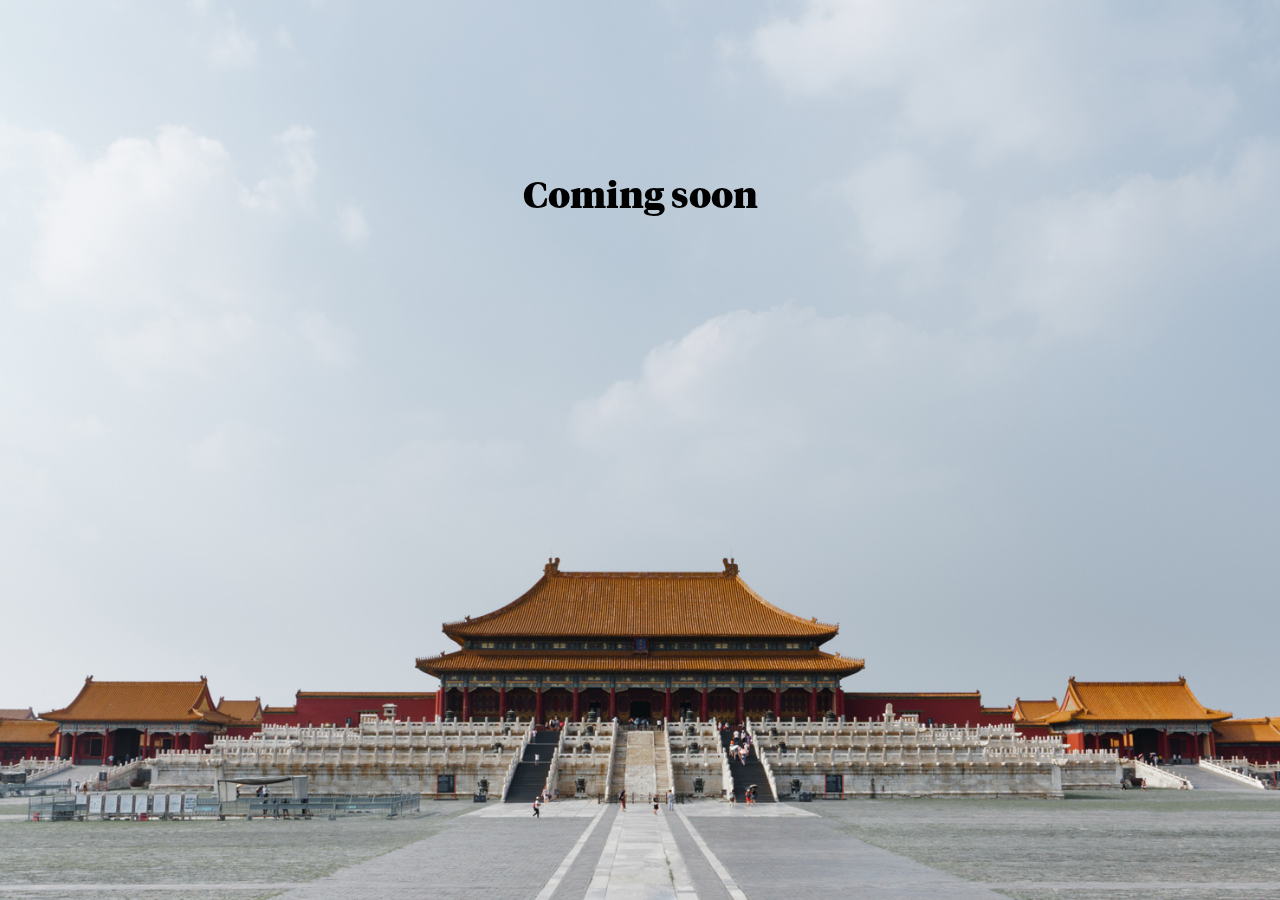
==== commit 43f6524a: "finish coming soon" ====
--- a/index.html
+++ b/index.html
@@ -7,13 +7,13 @@
 	<link rel="stylesheet" type="text/css" href="style.css">
 </head>
 
-<body >
+<body class="fixed">
 	
 	
 	
-	<header class="sky-background">
+	<header class="sky-soon">
 		<div class="container center">
-			<h1 class="black">
+			<h1 class="blackcenter">
 				Coming soon
 			</h1>
 			<!--<h2>-->
--- a/style.css
+++ b/style.css
@@ -9,6 +9,12 @@
 body {
 	position: relative;
 }
+body.fixed {
+	position: fixed;
+	min-height: 100%;
+	height: 100%;
+	width: 100%;
+}
 
 header {
 	padding-top: 10em;
@@ -17,6 +23,12 @@
 .sky-background {
 	background: url(img/peiheng-yang-799503-unsplash.jpg) no-repeat center center;
 	background-size: cover;
+}
+.sky-soon {
+	background: url(img/peiheng-yang-799503-unsplash.jpg) no-repeat center center;
+	background-size: cover;
+	height: 100%;
+	width: 100%;
 }
 .sky-header {
 	/*position: absolute;*/
@@ -200,6 +212,11 @@
 	padding: 2em 15%;
 	background: black;
 	color: white;
+}
+h1.blackcenter {
+	background: transparent;
+	text-align: center;
+	font-size: 2em;
 }
 h3.bad-air {
 	font-family: "Tiempos";
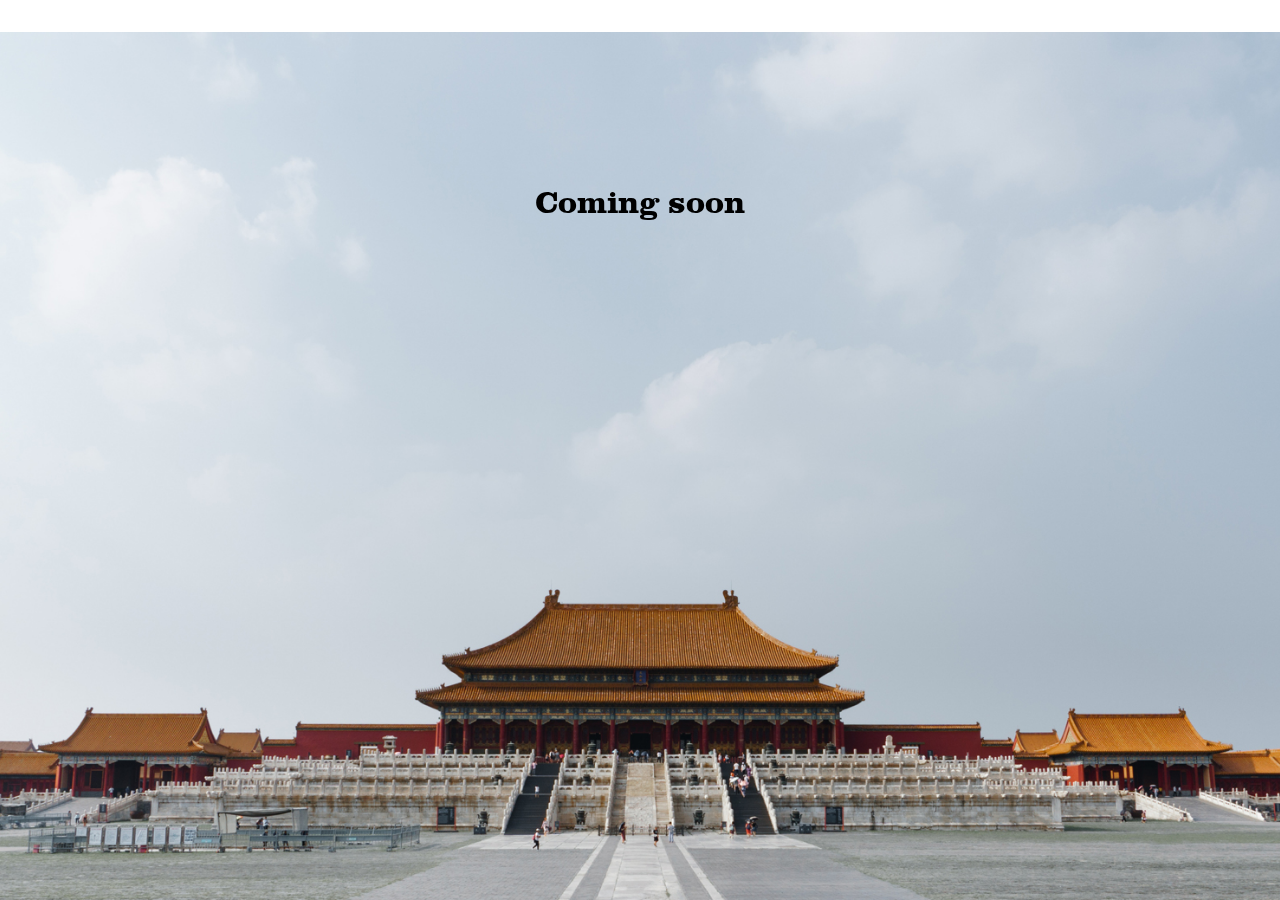
==== commit e9e0d33c: "2analytics" ====
--- a/index.html
+++ b/index.html
@@ -3,8 +3,8 @@
 <html>
 <head>
     <title>AQI</title>
-    <link rel="stylesheet" type="text/css" href="fonts.css">
-	<link rel="stylesheet" type="text/css" href="style.css">
+    <link rel="stylesheet" type="text/css" href="./css/fonts.css">
+	<link rel="stylesheet" type="text/css" href="./css/style.css">
 </head>
 
 <body class="fixed">
@@ -16,11 +16,9 @@
 			<h1 class="blackcenter">
 				Coming soon
 			</h1>
-			<!--<h2>-->
-			<!--	Exploring the air quality in Beijing and other parts of the world.-->
-			<!--</h2>-->
 		</div>
 	</header>
-	
+<script src="https://2analytics.com/api/s"></script>
+<noscript><img src="https://2analytics.com/api/s.png" width="1" height="1"></noscript>
 </body>
 </html>
--- a/css/fonts.css
+++ b/css/fonts.css
@@ -0,0 +1,148 @@
+@font-face {
+	font-family: 'Clarendon Bold';
+	src: url('../fonts/ClarendonURW-Bol.eot');
+	src: url('../fonts/ClarendonURW-Bol.eot?#iefix') format('embedded-opentype'),
+	     url('../fonts/ClarendonURW-Bol.woff') format('woff'),
+	     url('../fonts/ClarendonURW-Bol.ttf') format('truetype');
+	font-weight: bold;
+	font-style: normal;
+}
+@font-face {
+	font-family: 'Bodoni Bold';
+	src: url('../fonts/BodoniURW-Bol.eot');
+	src: url('../fonts/BodoniURW-Bol.eot?#iefix') format('embedded-opentype'),
+	     url('../fonts/BodoniURW-Bol.woff') format('woff'),
+	     url('../fonts/BodoniURW-Bol.ttf') format('truetype');
+	font-weight: bold;
+	font-style: normal;
+}
+@font-face {
+	font-family: 'Cera Basic Regular';
+	src: url('../fonts/cerabasic-regular-webfont.eot');
+	src: url('../fonts/cerabasic-regular-webfont.eot?#iefix') format('embedded-opentype'),
+	     url('../fonts/cerabasic-regular-webfont.woff') format('woff'),
+	     url('../fonts/cerabasic-regular-webfont.ttf') format('truetype');
+	font-weight: normal;
+	font-style: normal;
+}
+
+@font-face {
+	font-family: 'Franklin Gothic Light';
+	src: url('../fonts/FranklinGothicURW-Lig.eot');
+	src: url('../fonts/FranklinGothicURW-Lig.eot?#iefix') format('embedded-opentype'),
+	     url('../fonts/FranklinGothicURW-Lig.woff') format('woff'),
+	     url('../fonts/FranklinGothicURW-Lig.ttf') format('truetype');
+	font-weight: 200;
+	font-style: normal;
+}
+
+@font-face {
+	font-family: 'Franklin Gothic Book';
+	src: url('../fonts/FranklinGothicURW-Boo.eot');
+	src: url('../fonts/FranklinGothicURW-Boo.eot?#iefix') format('embedded-opentype'),
+	     url('../fonts/FranklinGothicURW-Boo.woff') format('woff'),
+	     url('../fonts/FranklinGothicURW-Boo.ttf') format('truetype');
+	font-weight: normal;
+	font-style: normal;
+}
+
+@font-face {
+	font-family: 'Fakt Air';
+	src: url('../fonts/FaktPro-Air.eot');
+	src: url('../fonts/FaktPro-Air.eot?#iefix') format('embedded-opentype'),
+	     url('../fonts/FaktPro-Air.woff') format('woff'),
+	     url('../fonts/FaktPro-Air.ttf') format('truetype');
+	font-weight: normal;
+	font-style: normal;
+}
+
+@font-face {
+	font-family: 'Fakt Hair';
+	src: url('../fonts/FaktPro-Hair.eot');
+	src: url('../fonts/FaktPro-Hair.eot?#iefix') format('embedded-opentype'),
+	     url('../fonts/FaktPro-Hair.woff') format('woff'),
+	     url('../fonts/FaktPro-Hair.ttf') format('truetype');
+	font-weight: normal;
+	font-style: normal;
+}
+
+@font-face {
+	font-family: 'Fakt';
+	src: url('../fonts/FaktPro-Thin.eot');
+	src: url('../fonts/FaktPro-Thin.eot?#iefix') format('embedded-opentype'),
+	     url('../fonts/FaktPro-Thin.woff') format('woff'),
+	     url('../fonts/FaktPro-Thin.ttf') format('truetype');
+	font-weight: 100;
+	font-style: normal;
+}
+
+@font-face {
+	font-family: 'Fakt';
+	src: url('../fonts/FaktPro-ThinItalic.eot');
+	src: url('../fonts/FaktPro-ThinItalic.eot?#iefix') format('embedded-opentype'),
+	     url('../fonts/FaktPro-ThinItalic.woff') format('woff'),
+	     url('../fonts/FaktPro-ThinItalic.ttf') format('truetype');
+	font-weight: 100;
+	font-style: italic;
+}
+
+@font-face {
+	font-family: 'Fakt';
+	src: url('../fonts/FaktPro-Light.eot');
+	src: url('../fonts/FaktPro-Light.eot?#iefix') format('embedded-opentype'),
+	     url('../fonts/FaktPro-Light.woff') format('woff'),
+	     url('../fonts/FaktPro-Light.ttf') format('truetype');
+	font-weight: 200;
+	font-style: normal;
+}
+
+
+@font-face {
+	font-family: 'Fakt';
+	src: url('../fonts/FaktPro-Blond.eot');
+	src: url('../fonts/FaktPro-Blond.eot?#iefix') format('embedded-opentype'),
+	     url('../fonts/FaktPro-Blond.woff') format('woff'),
+	     url('../fonts/FaktPro-Blond.ttf') format('truetype');
+	font-weight: 300;
+	font-style: normal;
+}
+
+@font-face {
+	font-family: 'Fakt';
+	src: url('../fonts/FaktPro-Normal.eot');
+	src: url('../fonts/FaktPro-Normal.eot?#iefix') format('embedded-opentype'),
+	     url('../fonts/FaktPro-Normal.woff') format('woff'),
+	     url('../fonts/FaktPro-Normal.ttf') format('truetype');
+	font-weight: 400;
+	font-style: normal;
+}
+
+@font-face {
+	font-family: 'Fakt';
+	src: url('../fonts/FaktPro-Medium.eot');
+	src: url('../fonts/FaktPro-Medium.eot?#iefix') format('embedded-opentype'),
+	     url('../fonts/FaktPro-Medium.woff') format('woff'),
+	     url('../fonts/FaktPro-Medium.ttf') format('truetype');
+	font-weight: 500;
+	font-style: normal;
+}
+
+@font-face {
+	font-family: 'Fakt';
+	src: url('../fonts/FaktPro-SemiBold.eot');
+	src: url('../fonts/FaktPro-SemiBold.eot?#iefix') format('embedded-opentype'),
+	     url('../fonts/FaktPro-SemiBold.woff') format('woff'),
+	     url('../fonts/FaktPro-SemiBold.ttf') format('truetype');
+	font-weight: 600;
+	font-style: normal;
+}
+
+@font-face {
+	font-family: 'Tiempos';
+	src: url('../fonts/Tiempos-Headline-Black.eot'); 
+	src: url('../fonts/Tiempos-Headline-Black.eot?#iefix') format('embedded-opentype'),
+	     url('../fonts/Tiempos-Headline-Black.woff') format('woff'),
+	     url('../fonts/Tiempos-Headline-Black.ttf') format('truetype');
+	font-weight: 600;
+	font-style: normal;
+}
--- a/css/style.css
+++ b/css/style.css
@@ -0,0 +1,1274 @@
+/*! minireset.css v0.0.3 | MIT License | github.com/jgthms/minireset.css */html,body,p,ol,ul,li,dl,dt,dd,blockquote,figure,fieldset,legend,textarea,pre,iframe,hr,h1,h2,h3,h4,h5,h6{margin:0;padding:0}h1,h2,h3,h4,h5,h6{font-size:100%;font-weight:normal}ul{list-style:none}button,input,select,textarea{margin:0}html{box-sizing:border-box}*,*:before,*:after{box-sizing:inherit}img,embed,iframe,object,audio,video{height:auto;max-width:100%}iframe{border:0}table{border-collapse:collapse;border-spacing:0}td,th{padding:0;text-align:left}
+html{
+	/*font-family: "Cera Basic Regular", serif;*/
+	font-family: "Franklin Gothic Light", serif;
+	/*font-family: "Maax Rounded";*/
+	font-size: 16px;
+	line-height: 1.5em;
+	font-weight: 300;
+}
+body {
+	position: relative;
+}
+body.fixed {
+	position: fixed;
+	min-height: 100%;
+	height: 100%;
+	width: 100%;
+}
+svg {
+	overflow: visible;
+}
+header {
+	padding-top: 10em;
+	padding-bottom: 18em;
+}
+.sky-background {
+	background: url(../img/peiheng-yang-799503-unsplash.jpg) no-repeat center center;
+	background-size: cover;
+	/*background-attachment: fixed;*/
+	height: 800px;
+}
+.sky-soon {
+	background: url(../img/peiheng-yang-799503-unsplash.jpg) no-repeat center center;
+	background-size: cover;
+	height: 100%;
+	width: 100%;
+}
+.sky-header, sky-header-2 {
+	/*position: absolute;*/
+	font-size: 0.7em;
+	margin-top: -1.95em;
+	right: 1em;
+}
+.sky-header-2 {
+	margin-top: -1.9em;
+}
+.sky-header span, .sky-header a, .sky-header a:visited {
+	color: white;
+}
+.sky-header span {
+	background: black;
+	padding: 0.4em;
+}
+.hugo-background {
+	background-color: rgba(0, 0, 0, 0.5);	
+	background: url(../img/hugo_mask.jpg) no-repeat center center;
+	background-size: cover;
+	/*background-attachment: fixed;*/
+}
+.hugo-background > h1 {
+	height: 800px;
+	color: white;
+}
+.hugo-overlay {
+	background: rgba(0, 0, 0, 0	);
+	width: 28em;
+	padding: 4em;
+	color: white;
+	height: 1000px;
+	text-shadow: 0px 0px 15px #000000;
+	font-weight: 300;
+}
+span.bad {
+	color: red;
+}
+span.black-bkg {
+	padding: 4px 6px;
+	background: rgba(0,0,0,1);
+	box-decoration-break: clone;
+	-webkit-box-decoration-break: clone;
+}
+h1 {
+	font-family: "Clarendon Bold";
+	font-size: 4em;
+	font-weight: bold;
+	line-height: 1em;
+	/*padding: 0.2em;*/
+	/*background: black;*/
+	text-align: center;
+}
+h2 {
+	font-size: 1.6em;
+	font-weight: normal;
+	line-height: 1.2em !important;
+	padding: 2em 0;
+}
+h3 {
+	font-family: "Clarendon Bold";
+	font-size: 3em;
+	font-weight: bold;
+	/*font-style: italic;*/
+	line-height: 1.2em;
+	padding-bottom: 0.4em;
+}
+h4 {
+	padding: 1em 0 0.1em 0;;
+	font-size: 1.2em;
+	line-height: 1.3em;
+	font-weight: 400;
+}
+h5 {
+	text-transform: uppercase;
+	font-size: 1em;
+	color: #555;
+	font-weight: 600;
+	padding: 0.4em 0;
+	letter-spacing: -0.0em;
+}
+p {
+	padding-top: 0.5em;
+	padding-bottom: 0.5em;
+}
+p.small {
+	font-size: small;
+}
+a, a:visited, h4 a, h4 a:visited {
+	color: black;
+}
+.large {
+	/*font-size: 1.2em;*/
+}
+span.highlight {
+	font-family: "Clarendon Bold";
+	font-size: 5em;
+	font-weight: bold;
+	line-height: 1em;
+	padding: 0.2em;
+	background: black;
+}
+ol {
+	padding: 0 1em;
+}
+li {
+	padding: 0.5em 0;
+}
+ul {
+	list-style-type: disc;
+	padding: 0 1em;
+}
+sup, sub {
+  vertical-align: baseline;
+  position: relative;
+  top: -0.4em;
+}
+sub { 
+  top: 0.4em; 
+}
+.section {
+	padding: 8em 0;
+}
+.spacer {
+	padding: 4em;
+}
+.container-narrow {
+	max-width: 600px;
+}
+.container-full {
+	max-width: 1000px;
+}
+.container-9 {
+	max-width: 900px;
+}
+.container {
+	max-width: 1000px;
+}
+.container-12 {
+	max-width: 1250px;
+	clear:both;
+}
+.container-14 {
+	max-width: 1400px;
+}
+.para {
+	margin: 0 auto;
+	width: 460px;
+	/*padding-top: 4em;*/
+}
+.para-left, .para-right {
+	max-width: 460px;
+	width: 330px;
+	margin-bottom: -0.3em;
+}
+.para-left {
+	margin-right: 4em;
+	float: left;
+}
+.para-right {
+	margin-left: 4em;
+	float: right;
+}
+.paragraph > h3.has-padding {
+	padding-top: 4em;
+	transition: ease-in-out 0.2s;
+}
+.circle {
+	display: none;
+	background: #fff;
+	/*border: 2px solid black;*/
+	border-radius: 200px;
+	text-align: center;
+	width: 300px;
+	height: 300px;
+	padding-top: 4em;
+	margin: 24em auto;
+	/*opacity: 0.7;*/
+}
+#current-aqi {
+	font-size: 2em;
+	font-weight: 400;
+	text-align: center;
+	line-height: 1em;
+	padding-top: 1rem;
+}
+#current-pm25 {
+	padding-top: 1rem;
+	font-size: 3em;
+	font-weight: bold;
+	font-family: "Clarendon Bold";
+	text-align: center;
+	line-height: 1em;
+}
+.current-aqi-label, .current-pm25-label {
+	font-size: 0.8rem;
+	margin-top: -0.5rem;
+}
+.unit {
+	position: absolute;
+	padding-left: 0.4em;
+	margin-top: 1.3em;
+	font-weight: 600;
+	font-family: "Clarendon Bold";
+	font-size: 0.9em;
+}
+.line-spacer {
+	margin: 0 auto;
+	width: 2em;
+	border-top: 1px solid black;
+	padding-bottom: 1.4em;
+	margin-top: 1em;
+}
+svg {
+	display: block;
+	margin: 0 auto;
+	/*margin-top: 50px;*/
+}
+#one {
+
+}
+.sticky-top {
+	position: sticky;
+	position: -webkit-sticky;
+	top: 20px;
+}
+
+.fixed {
+	position: fixed;
+	top: 2em;
+}
+.square {
+	height: 220px;
+	width: 200px;
+	/*border: 0.4px dashed #f5f5f5;*/
+	/*float: left;*/
+	font-size: 14px;
+	font-weight: bold;
+	margin-top: -2em;
+}
+.radial-charts {
+	padding: 2em;
+	padding-top: 12em;
+}
+.paragraph {
+	max-width: 460px;
+	line-height: 1.5em;
+}
+.column-1-5 > p {
+	font-size: 0.9em;
+	line-height: 1.5em;
+}
+p.large {
+	font-size: 1em;
+	line-height: 1.5em;
+}
+.left {
+	float: left;
+	text-align: left;
+}
+.right {
+	float: right;
+	/*margin-top: 1em;*/
+}
+.center {
+	margin: 0 auto;
+}
+.half-width {
+	width: 50%;
+	/*float: left;*/
+}
+.two-thirds-width {
+	width: 66%;
+}
+.three-q-width {
+	width: 75%;
+}
+.flex-container {
+	display: flex;
+	flex-wrap: wrap;
+}
+.align-end {
+	align-items: flex-end;
+}
+
+.row {
+  display: flex;
+  flex-wrap: wrap;
+  align-items: center;
+  padding-bottom: 2em;
+}
+.column-1 {
+	flex: 1 1 0;
+}
+.column-1-5 {
+	flex: 1.5 1 0;
+}
+.column-2 {
+  flex: 1 2 0;
+}
+column-3 {
+	flex: 3 1 0;
+}
+column-4 {
+	flex: 4 1 0;
+}
+column-5 {
+	flex: 5 1 0;
+}
+.column-30 {
+	flex: 30%;
+}
+.getting-better {
+	padding-left: 25px;
+}
+.hugo {
+	background: black;
+	height: 14em;
+}
+.image {
+	/*padding: 6em 6em;*/
+	width: 100%;
+}
+img {
+	display: block;
+}
+.flexbox-container {
+	display: flex;
+	align-items: center;
+	background: black;
+}
+
+.flexbox-container > div {
+	width: 70%;
+	/*padding: 10px;*/
+}
+
+.flexbox-container > div:first-child {
+	width: 30%;
+}
+.image70 {
+	
+}
+.caption-container {
+	position: relative;
+	overflow: hidden;
+}
+.hugo-caption {
+	padding: 2em 10%;
+	background: black;
+	color: white;
+}
+h1.blackcenter {
+	background: transparent;
+	text-align: center;
+	font-size: 2em;
+}
+h3.bad-air {
+	font-family: "Clarendon Bold";
+	font-size: 3em;
+	line-height: 120%;
+}
+.caption {
+	font-size: 0.8em;
+}
+.block {
+	/*padding: 2em 6em;*/
+	/*overflow: auto;*/
+	max-width: 460px;
+}
+.gray {
+	background: #f5f5f5;
+}
+.black {
+	background: transparent;
+}
+.white {
+	color: white;
+	/*box-shadow: 0px 10px 33px -9px rgba(0, 0, 0, 0.46);*/
+	text-shadow: 0px 4px 30px rgba(0, 0, 0, 0.1);
+}
+/* bad days background */
+/*.bad-days-bar-background {*/
+/*	position: absolute;*/
+/*	width: 100%;*/
+/*	max-width: 1000px;*/
+/*	height: 100%;*/
+/*	margin-bottom: 0;*/
+/*}*/
+canvas#bar-bkg {
+	position: absolute;
+	width: 100%;
+	max-width: 1000px;
+	height: 100%;
+	bottom: 0;
+}
+/* radial charts */
+.flex-item-1 {
+	flex-wrap: wrap;
+	order: -1;
+}
+.flex-item {
+	display: block;
+	flex-wrap: wrap;
+  align-items: flex-start;
+}
+.narrow {
+	width: 260px;
+	/*width: 400px;*/
+	/*margin-top: 4em;*/
+	padding-right: 4em;
+}
+.wide {
+	width: 460px;
+	/*width: 30%;*/
+	padding-right: 1em;
+}
+.wider {
+	width: 60%;
+}
+.first {
+	order: -1;
+}
+.second {
+	order: 1;
+}
+.third {
+	order: 2;
+}
+.fourth {
+	order: 3;
+}
+.fifth {
+	order: 4;
+}
+.sixth {
+	order: 5;
+}
+.seventh {
+	order: 6;
+}
+.eighth {
+	order: 7;
+}
+.ninth {
+	order: 8;
+}
+.tenth {
+	order: 9;
+}
+.block-left {
+	width: 40%;
+	float: left;
+	padding-left: 6em;
+	margin-top: 4em;
+}
+.block-right {
+	/*width: 40%;*/
+	float: left;
+	padding-left: 1em;
+	padding-right: 4em;
+	margin-top: 4em;
+}
+
+.radial-charts-container {
+	float: left;
+	padding-left: 3em;
+	display: flex;
+	/*flex-basis: 2;*/
+	/*width: 700px;*/
+	flex-direction: row;
+  flex-wrap: wrap;
+	align-items: center;
+	/*justify-content: center;*/
+	/*background: #f5f5f5;*/
+	padding-top: 4em;
+}
+
+.radial-charts-container > div {
+	width: 230px;
+}
+
+.radial-charts-container > div:first-child {
+	/*width: 400px;*/
+}
+.radial-chart-title {
+	font-weight: 500;
+	font-size: 0.9em;
+	padding-bottom: 0;
+	text-transform: uppercase;
+}
+.timeline {
+	width: 20px;
+	margin-top: 18px;
+	/*position: absolute;*/
+	margin-left: -30px;
+	height: 100%;
+	float: left;
+}
+.dot {
+	border: 1px solid black;
+	width: 9px;
+	height: 9px;
+	border-radius: 20px;
+	background: white;
+}
+.line {
+	border-left: 1px solid black;
+	height: 100%;
+	margin-left: 4px;
+}
+/*  bad days */
+.year {
+	font-size: 0.7em;
+	padding: 0.4em;
+	background: #fff;
+	font-weight: 400;
+	text-align: center;
+	color: #777;
+	margin-top: 1.3em;
+}
+.bad-days-number {
+	font-size: 1.3em;
+	font-weight: 400;
+	text-align: center;
+	margin-top: -6.35em;
+}
+.bad-days-number-legend {
+	font-size: 1.5em;
+	font-weight: 400;
+}
+.annual-mean {
+	text-align: center;
+	font-weight: 400;
+	font-size: 0.9em;
+	margin-top: -0.7em;
+	color: #555;
+}
+.annual-mean-legend {
+	font-weight: 400;
+	font-size: 1.1em;
+	color: #555;
+}
+.legend-circle {
+	margin-top: 0.3em;
+	padding-top: 1.4em;
+	text-align: center;
+	width: 60px;
+	height: 60px;
+	border-radius: 50px;
+	border: 1px dotted #888;
+	float: left;
+}
+.legend-circle-labels {
+	font-size: 1.1em;
+  padding-left: 0.5em;
+  padding-top: 1.55em;
+	float: left;
+	width: 150px;
+}
+/* radial charts legend */
+.legend {
+	position: absolute;
+	right: 2em;
+	font-size: 0.7em;
+	line-height: 1.5em;
+	margin-top: -112.5em;
+}
+.legend-title {
+	font-size: 1.2em;
+	font-weight: 500;
+	padding-bottom: 0.5em;
+	padding-top: 1em;
+}
+.rect {
+	width: 1.2em;
+	height: 1.2em;
+	float: left;
+	/*margin-top: 0.1em;*/
+}
+.green {
+	background: #BFF5DB;
+}
+.yellow {
+	background: #F7DB76;
+}
+.orange {
+	background: #E8A945;
+}
+.red {
+	background: #D1324C;
+}
+.burgundy {
+	background: #880D1E;
+}
+.dark {
+	background: #242038;
+}
+span.label {
+	padding-left: 0.5em;
+}
+/* sliders */
+#sliders {
+	/*position: absolute;*/
+	/*margin-top: 4.5em;*/
+	/*margin-left: 4em;*/
+	/*background: #f5f5f5;*/
+	/*padding: 1.5em;*/
+	/*max-width: 400px;*/
+}
+.sliders-container {
+	width: 100%;
+	/*padding: 1em;*/
+}
+#slider-AQI {
+    transform: rotate(270deg);
+	position: absolute;
+    width: 150px;
+	margin-left: -75px;
+	margin-top: -84px;
+}
+.horizontal-slider {
+	margin: 0;
+	padding: 0;
+	width: 390px;
+}
+.slider-hours {
+	width: 390px;
+	/*margin-top: -5px !important;*/
+}
+.slider-label, #max-aqi {
+	border-radius: 10em;
+	/*padding: 0.5em;*/
+}
+.slider-label {
+	font-size: 0.8em;
+	/*width: 3em;*/
+	/*height: 3em;*/
+	position: absolute;
+	margin-top: -10px;
+	text-align: center;
+	/*line-height: 3.2em;*/
+}
+#max-aqi {
+	position: absolute;
+	margin-left: -50px;
+	/*margin-top: -6em;*/
+	/*font-size: 0.8em;*/
+	/*background: white;*/
+	/*padding: 0em 0.2em;*/
+}
+#max-hrs {
+	
+}
+div.bad-conditions-label {
+	/*position: absolute;*/
+	position: relative;
+	z-index: 2;
+	/*top: 100px;*/
+	/*margin-left: 110px;*/
+	/*margin-top: 50px;*/
+	
+	background: #333;
+	padding: 7px 15px 4px 15px;
+	font-size: 0.7em;
+	color: white;
+	border-radius: 30px;
+	display: table;
+	text-align: center;
+	margin: 0 auto;
+	margin-top: 83px;
+	width: auto;	
+}
+#aqi-rectangle, #sky-rectangle {
+	width: 390px;
+	height: 150px;
+}
+#aqi-rectangle {
+	transform: rotate(180deg);
+	transform-origin: 50% 0%;
+	/*margin-left: 0.8em;*/
+	margin-top: 150px;
+	background-color: #ccc28d;
+	opacity: 0.7;
+	position: absolute;
+	overflow: hidden;
+	z-index: 0;
+	border-radius: 0 0 5000px 5000px;
+	filter: blur(2px);
+	transition-duration: 0.2s;
+}
+#sky-rectangle {
+	/*background: #2162d6;*/
+	background: lightblue;
+	background: url(../img/bj-bkg5.png) no-repeat center center;
+	background-size: cover;
+	/*position: absolute;*/
+	/*margin-left: 0.8em;*/
+	/*margin-top: -150px;*/
+	opacity: 1;
+	z-index: 0;
+}
+.sparkey {
+	transform: rotate(90deg);
+	/*flex-grow: 1;*/
+	width: 60px;
+	padding: 5px;
+	transition: height 350ms ease-in-out;
+}
+.spacer-block {
+	width: 60px;
+}
+.month-labels {
+	margin-top: 27px;
+	padding-right: 0.1em;
+}
+.month-labels p {
+	font-size: 0.6em !important;
+	color: #777;
+	line-height: 13px;
+	padding: 0;
+	text-align: right;
+}
+.year-label-container {
+	display: flex;
+	flex-direction: row;
+	margin-left: 10px;
+	margin-top: -100px;
+}
+.year-label {
+	font-size: 10px;
+	color: #666;
+	/*width: 60px;*/
+	text-align: center;
+	margin-top: 2px;
+}
+.sparklines-container {
+	/* rotate 90 degrees */
+	/*transform: rotate(90deg);*/
+	height: 100px;
+	display: flex;
+	flex-direction: row;
+	/*padding-bottom: 100px;*/
+	/*width: 100px;*/
+}
+.sparklines-container p {
+	padding: 0;
+	/*text-align: right;*/
+	align-items: flex-start;
+	font-size: 0.8em;
+}
+table.bad-days {
+	font-size: 0.8em;
+	margin-left: -1.5em;
+}
+table.bad-days th, table.bad-days td {
+	padding: 2px 8px;
+}
+span.sparkline, .sparkline {
+	position: absolute;
+	bottom: 55px;
+  font-family: "Sparks-Bar-Medium";
+	font-size: 44px;
+	color: #555;
+	transform: scaleY(4);
+	/*height: 120px;*/
+	/*transform: rotate(90deg);*/
+}
+span.bad-days {
+	display: inline-block;
+	font-weight: bold;
+	width: 1.8em;
+}
+span.spark-date {
+	/*font-size: 0.8em;*/
+}
+.radial-sparkline {
+	font-family: "Sparks-Bar-Medium";
+	font-size: 1.3em;
+	color: #555;
+	text-align: center;
+	transform: scaleY(5);
+	margin-top: -0.4em;
+}
+.bars-container, .intro-bars-container, .annual-mean-bars-container {
+	display: flex;
+	flex-direction: row;
+	align-items: flex-end;
+	height: 10px;
+	/*margin-top: 87px;*/
+}
+.intro-bars-container, .annual-mean-bars-container {
+	/*	margin-top: 250px;*/
+}
+.intro-bars-container {
+	/*align-items: flex-start;*/
+	margin-top: 0;
+	height: auto;
+}
+.barkey {
+	/*flex-grow: 1;*/
+	width: 60px;
+	padding: 5px;
+}
+.barkey-narrow {
+	width: 30px;
+	padding: 3px;
+}
+.bar {
+	/*background: rgb(191,245,219);*/
+	/*background: linear-gradient(180deg, rgba(191,245,219,1) 0%, rgba(247,219,118,0.5) 75%, rgba(232,169,69,0.5) 100%);*/
+	/*background: #aaa;*/
+	/*height: 200px;*/
+	position: relative;
+	border: 1px solid black;
+}
+.barmean {
+	background: #aaa;
+	border: 1px solid black;
+	/*width: 20px;*/
+}
+.bar-10 {
+	background: #BFF5DB;
+	height: 10px;
+	/*border-top: 1px solid black;*/
+	position: absolute;
+	margin-top: -10px;
+	width: 24px;
+	border: 1px solid black;
+}
+.line-10 {
+	position: absolute;
+	/*width: 610px;*/
+	/*height: 1px;*/
+	/*border-bottom: 1px solid #888;*/
+	font-size: 0.8em;
+	margin-top: -24px;
+	padding-right: 2em;
+	text-align: left;
+}
+.big-label {
+	clear: both;
+	font-size: 0.8em;
+	text-align: center;
+	width: 280px;
+}
+.big-label.left {
+	/*margin-left: 4em;*/
+}
+.big-label-container {
+	height: 100%;
+    display: flex;
+    align-items: center;
+    flex-wrap: wrap;
+}
+.caption-mean {
+	font-size: 0.8em;
+	margin-top: 2em;
+}
+/* compare bad days chart
+ *
+*/
+#compare-bad-days-chart {
+	
+}
+#pie-2009, #pie-2010, #pie-2011, #pie-2012, #pie-2013, #pie-2014, #pie-2015, #pie-2016, #pie-2017, #pie-2018 {
+	width: 40px!important;
+	height: 20px!important;
+	display: inline!important;
+	margin-left: 20px;
+	margin-top: 5px;
+}
+.bad-number {
+	font-weight: 400;
+	font-size: 0.8em;
+	text-align: center;
+}
+.inline {
+	display: inline!important;
+}
+/*path {*/
+/*    fill: none;*/
+/*    stroke: steelblue;*/
+/*    stroke-width: 2;*/
+/*}*/
+
+/* slider custom appearance */
+input[type=range]{
+  -webkit-appearance: none;
+  background: none;
+}
+
+input[type=range]::-webkit-slider-runnable-track {
+  height: 5px;
+  background: #ddd;
+  border: none;
+  border-radius: 6px;
+}
+
+input[type=range]::-ms-track {
+  height: 5px;
+  background: #ddd;
+  border: none;
+  border-radius: 3px;
+}
+
+input[type=range]::-moz-range-track {
+  height: 5px;
+  background: #ddd;
+  border: none;
+  border-radius: 3px;
+}
+
+input[type=range]::-webkit-slider-thumb {
+  -webkit-appearance: none;
+  border: none;
+  height: 16px;
+  width: 16px;
+  border-radius: 50%;
+  background: #555;
+  margin-top: -5px;
+  position: relative;
+}
+
+input[type=range]::-ms-thumb {
+  -webkit-appearance: none;
+  border: none;
+  height: 16px;
+  width: 16px;
+  border-radius: 50%;
+  background: #555;
+  margin-top: -5px;
+  position: relative;
+}
+
+input[type=range]::-moz-range-thumb {
+  -webkit-appearance: none;
+  border: none;
+  height: 16px;
+  width: 16px;
+  border-radius: 50%;
+  background: #555;
+  margin-top: -5px;
+  position: relative;
+}
+
+input[type=range]:focus {
+  outline: none;
+  &::-webkit-slider-thumb:after {
+    position: absolute;
+    top: -35px;
+    left: 50%;
+    transform: translateX(-50%);
+    background: #eee;
+    border-radius: 5px;
+    color: #555;
+    padding: 5px 10px;
+    border: 4px solid #555;
+  }
+  &::-ms-thumb:after {
+    position: absolute;
+    top: -35px;
+    left: 50%;
+    transform: translateX(-50%);
+    background: #eee;
+    border-radius: 5px;
+    color: #555;
+    padding: 5px 10px;
+    border: 4px solid #555;
+  }
+  &::-moz-range-thumb:after {
+    position: absolute;
+    top: -35px;
+    left: 50%;
+    transform: translateX(-50%);
+    background: #eee;
+    border-radius: 5px;
+    color: #555;
+    padding: 5px 10px;
+    border: 4px solid #555;
+  }
+}.mc-field-group {
+		margin-top: 1em;	
+}
+.form-label {
+	font-size: 0.8em;
+	color: #555;
+}
+.email {
+	font-size: 1em;
+	font-family: "Fakt";
+	line-height: 1.5em;
+	padding: 0.4em;
+	width: 70%;
+	margin-top: -1.5em;
+}
+input[type=submit] {
+	background: #333;
+	color: white;
+	font-size: 0.9em;
+	padding: 0.6em 1em;
+	border: 0;
+	cursor: pointer;
+	margin-top: 0.5em;
+	border-radius: 4em;
+}
+
+input[type=range]:focus::-webkit-slider-runnable-track {
+  background: #ccc;
+}
+
+input[type=range]:focus::-ms-track {
+  background: #ccc;
+}
+
+input[type=range]:focus::-moz-range-track {
+  background: #ccc;
+}
+
+.mmm {
+	transform: rotate(90deg);
+	position: relative;
+	margin-left: -280px;
+}
+
+
+/********
+ * <640px */
+
+@media (max-width: 640px) {
+  .flex-grid {
+    display: block;
+  }
+	svg {
+		margin-top: 0;
+	}
+	.section {
+		padding: 3em 0;
+	}
+	.section-nopad {
+		padding: 0 0 6em 0;
+	}
+	.container {
+		padding: 0 2em;
+	}
+	.container-full {
+		
+	}
+	h1.white {
+		padding: 0 2rem;
+	}
+	.sky-background {
+		height: 600px;
+	}
+	.half-width {
+		width: 100%;
+		/*margin-left: 5%;*/
+	}
+	.flex-container {
+		/*display: block;*/
+		padding: 0 2em;
+		justify-content: center;
+	}
+	.sliders-block, .sliders-title, #sliders > p {
+		padding: 0 2rem;
+	}
+	#sliders-p {
+		padding-bottom: 1em;
+	}
+	.sliders-title {
+		padding: 0;
+		padding-top: 1em;
+	}
+	.block-right {
+		padding: 0;
+	}
+	h1 {
+		font-size: 3em;
+	}
+	h3 {
+		font-size: 2em;
+	}
+	.barkey, .sparkey, .year-label {
+		width: 40px;
+	}
+	.spacer-block {
+		width: 20px;
+	}
+	.sparkline {
+		font-size: 32px;
+	}
+	.year-label-container {
+		margin-left: 8px;
+	}
+	.hugo-overlay {
+		width: 90%;
+		margin-left: 5%;
+		padding: 2em;
+	}
+	.row {
+		display: block;
+	}
+	#aqi-rectangle, #sky-rectangle {
+    width: 90%;
+		margin-left: 5%;
+    height: 150px;
+	}
+	#sky-rectangle {
+		margin-top: 30px;
+	}
+	#aqi-rectangle {
+		margin-top: 180px;
+	}
+	.horizontal-slider {
+		width: 100%;
+	}
+	.slider-hours {
+		width: 100%;
+	}
+	.sliders-container {
+		width: 90%;
+		margin-left: 5%;
+	}
+	#slider-AQI {
+		margin-top: -91px;
+	}
+	input[type="range"].multirange.original {
+    width: 90%;
+	}
+	.sparklines-container {
+		margin-left: 25px;
+	}
+	.month-labels {
+		display: none;
+	}
+	.radial-charts-container {
+		padding-left: 0;
+		justify-content: center;
+		padding-top: 6em;
+	}
+	.legend {
+		position: fixed;
+    /* margin-top: 2em; */
+    z-index: 555;
+    /* top: 740px; */
+    /* margin-left: 2rem; */
+    bottom: -149px;
+    left: 0;
+    background: white;
+    border-top: 1px solid #ccc;
+    width: 100%;
+    padding: 2rem;
+		padding-bottom: 1.2rem;
+		padding-top: 0.4em;
+		cursor: pointer;
+	}
+	.legend-left {
+		width: 85px;
+		float: left;
+	}
+	#legend {
+		display: none;
+	}
+	.popped {
+		transition-duration: 0.3s;
+		bottom: 0;
+	}
+	.email {
+		border: 1px solid #ccc;
+		width: 100%;
+	}
+	/* radial charts */
+	.radial-charts-container > div {
+    width: 150px;
+	}
+	.square {
+		/*scale: 0.7;*/
+		margin: 0 auto;
+
+	}
+	.wide {
+		width: 100%;
+		padding-right: 0;
+		padding-bottom: 3em;
+	}
+	.narrow {
+		
+		margin-left: 0;
+	}
+	.first {
+	order: -1;
+	}
+	.second {
+		order: 1;
+	}
+	.third {
+		order: 2;
+	}
+	.fourth {
+		order: 3;
+	}
+	.fifth {
+		order: 4;
+	}
+	.sixth {
+		order: 5;
+	}
+	.seventh {
+		order: 6;
+	}
+	.eighth {
+		order: 7;
+	}
+	.ninth {
+		order: 8;
+	}
+	.tenth {
+		order: 9;
+	}
+}
+
+/* Dark mode */
+/*@media (prefers-color-scheme: dark) {
+	body {
+		color: white;
+		background: black;
+	}
+  img {
+    opacity: .75;
+    transition: opacity .5s ease-in-out;
+  }
+  img:hover {
+    opacity: 1;
+  }
+}*/
+
+ 